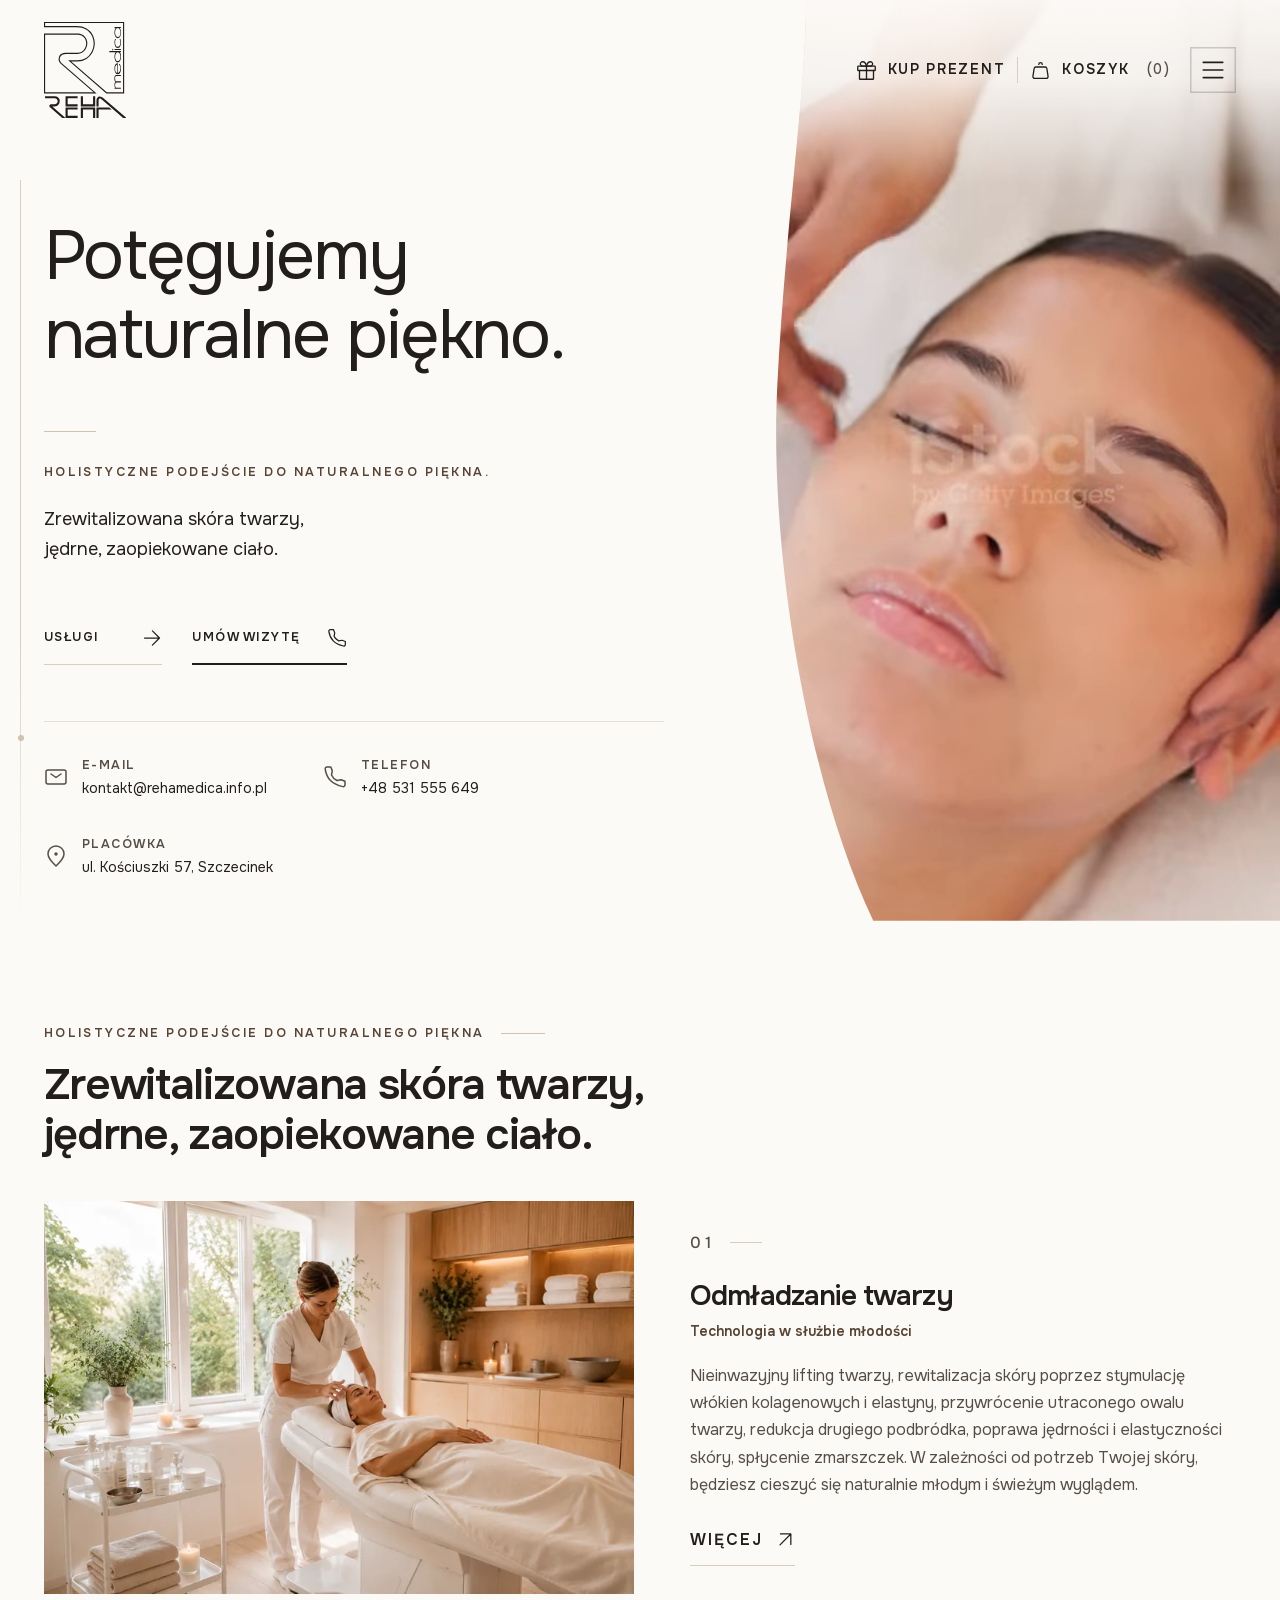
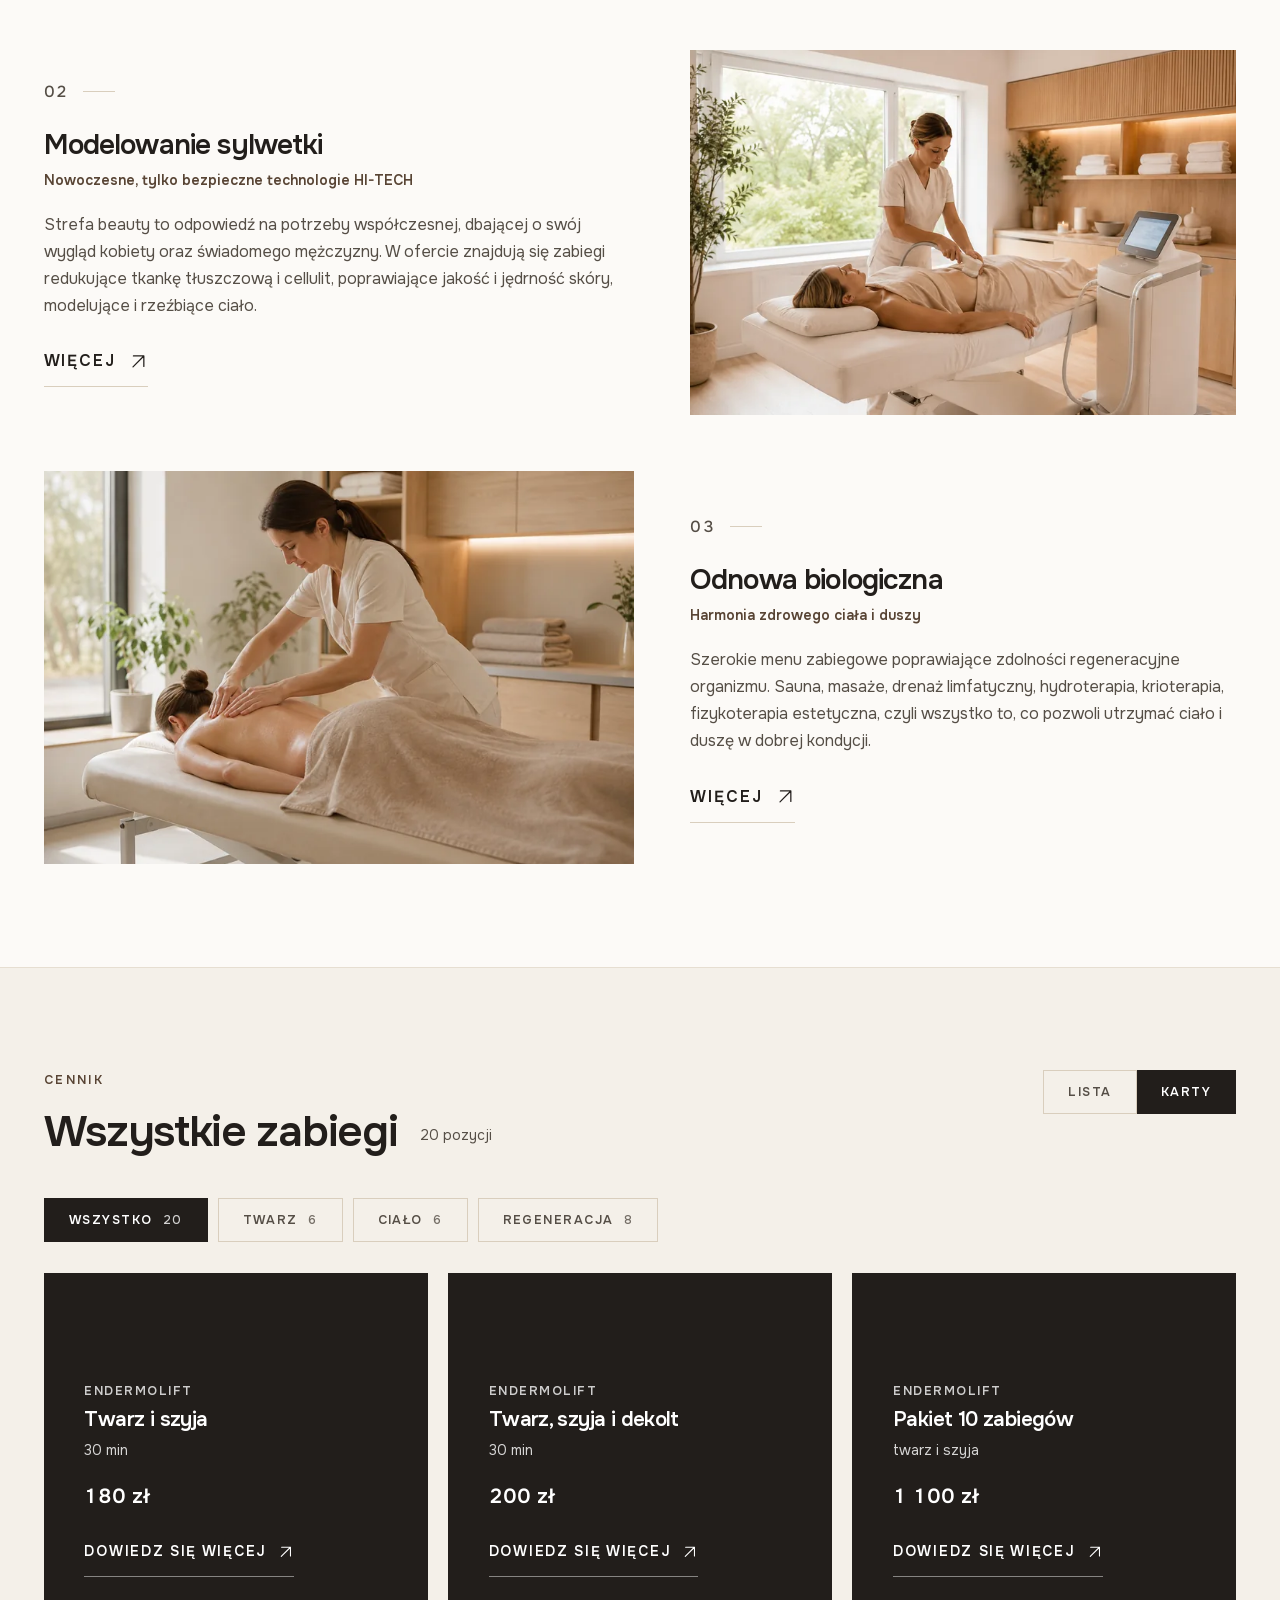
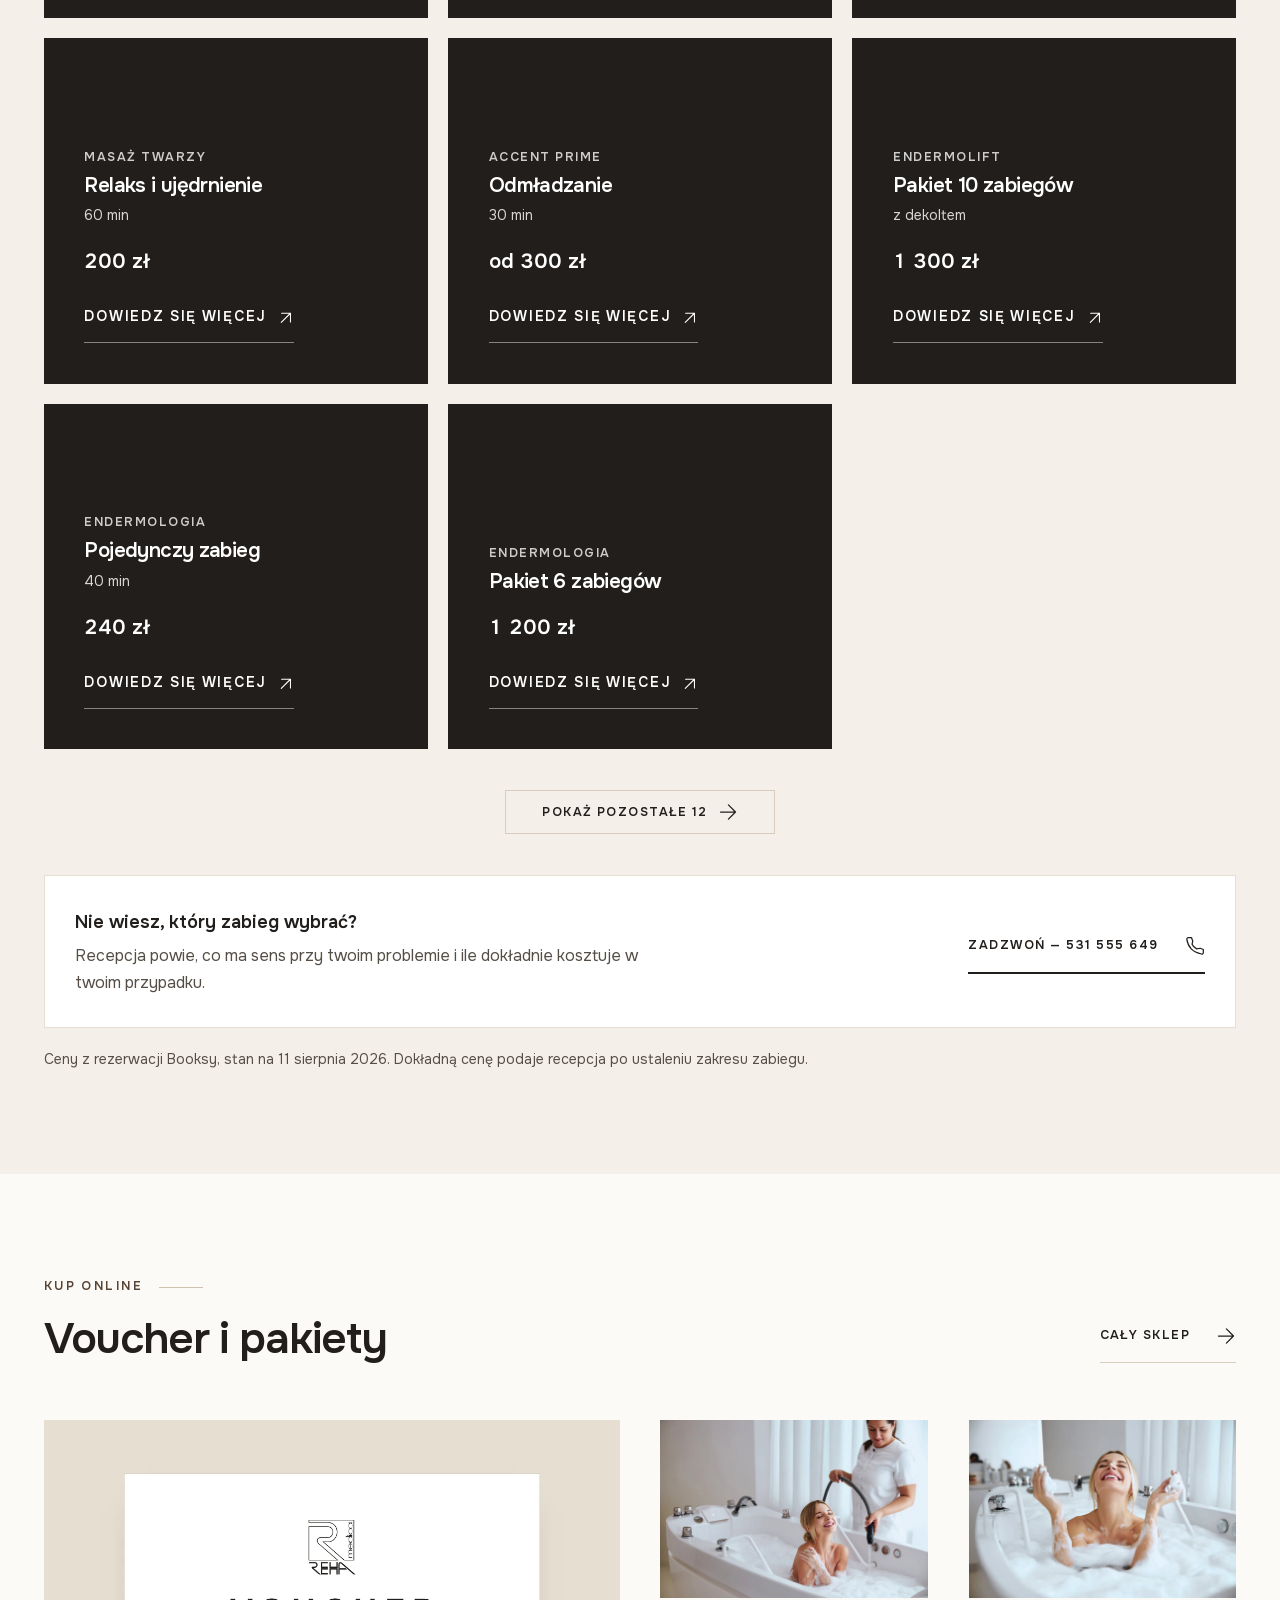
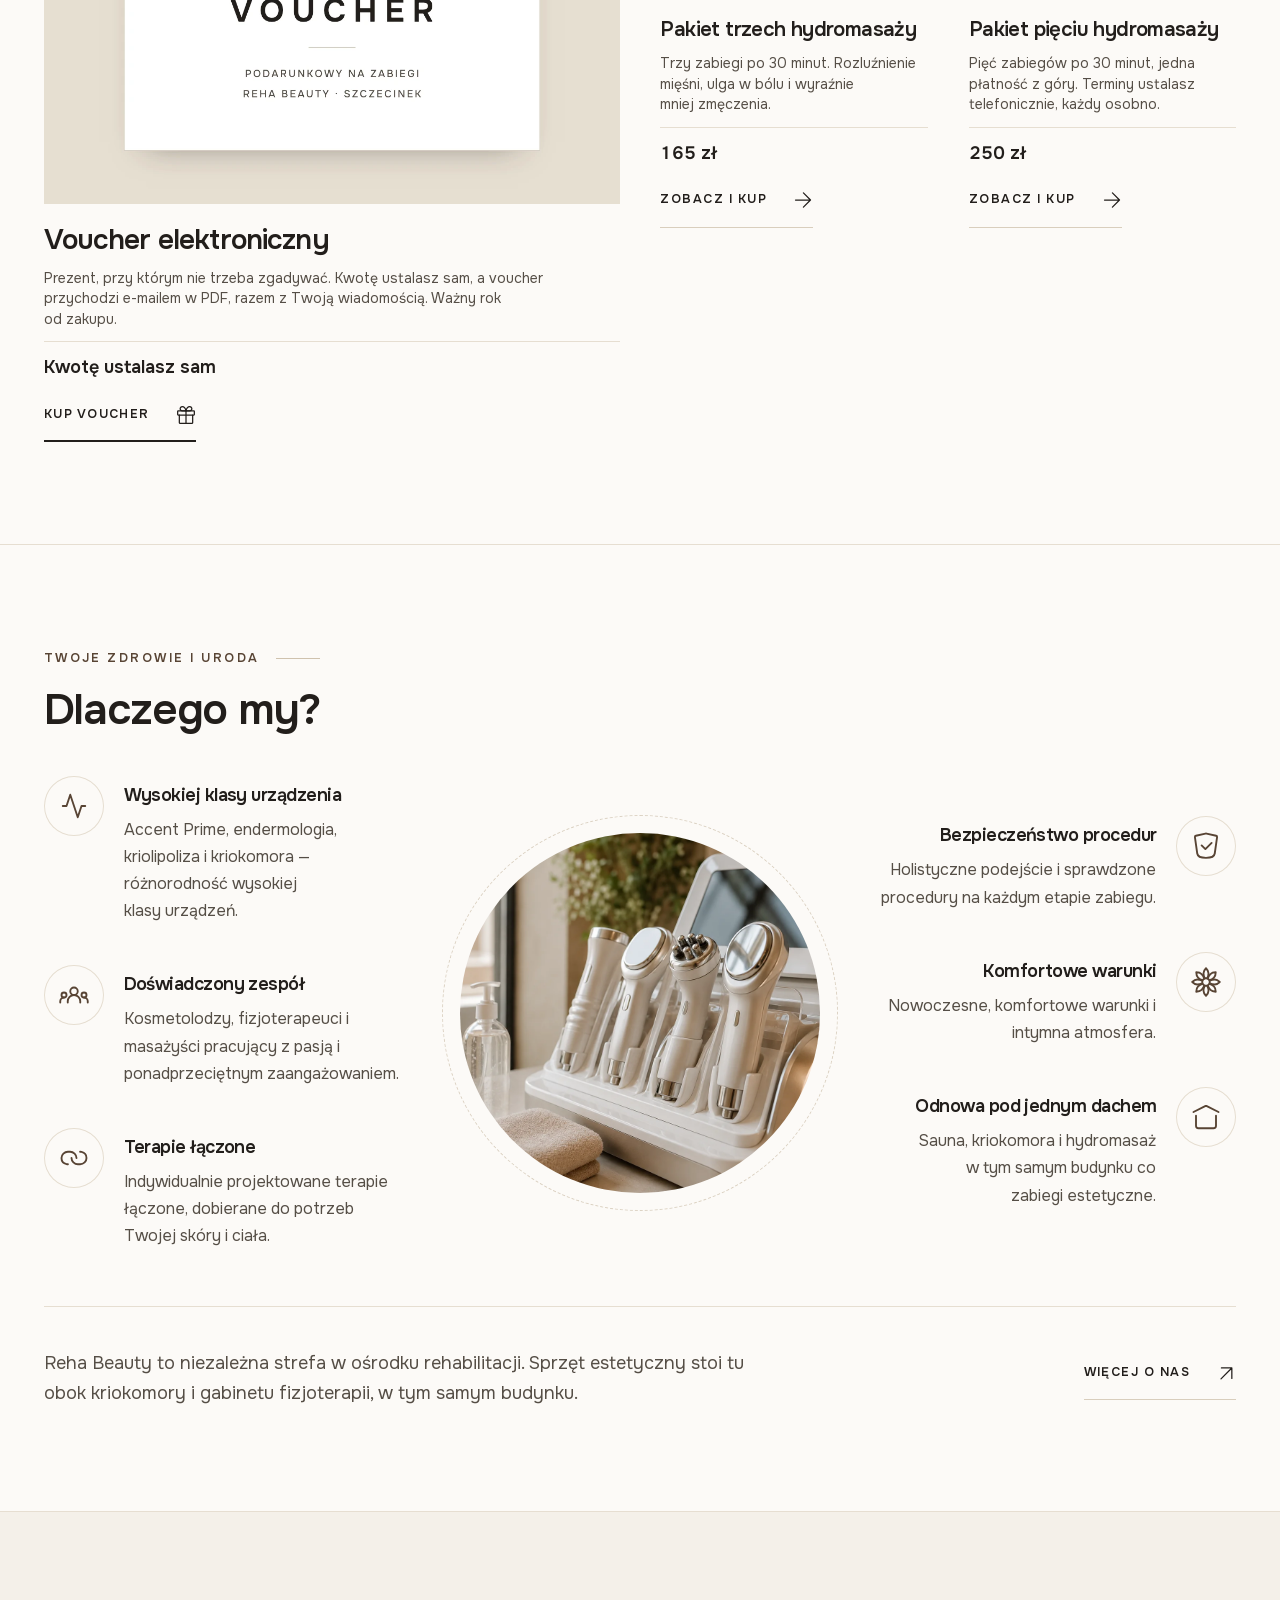
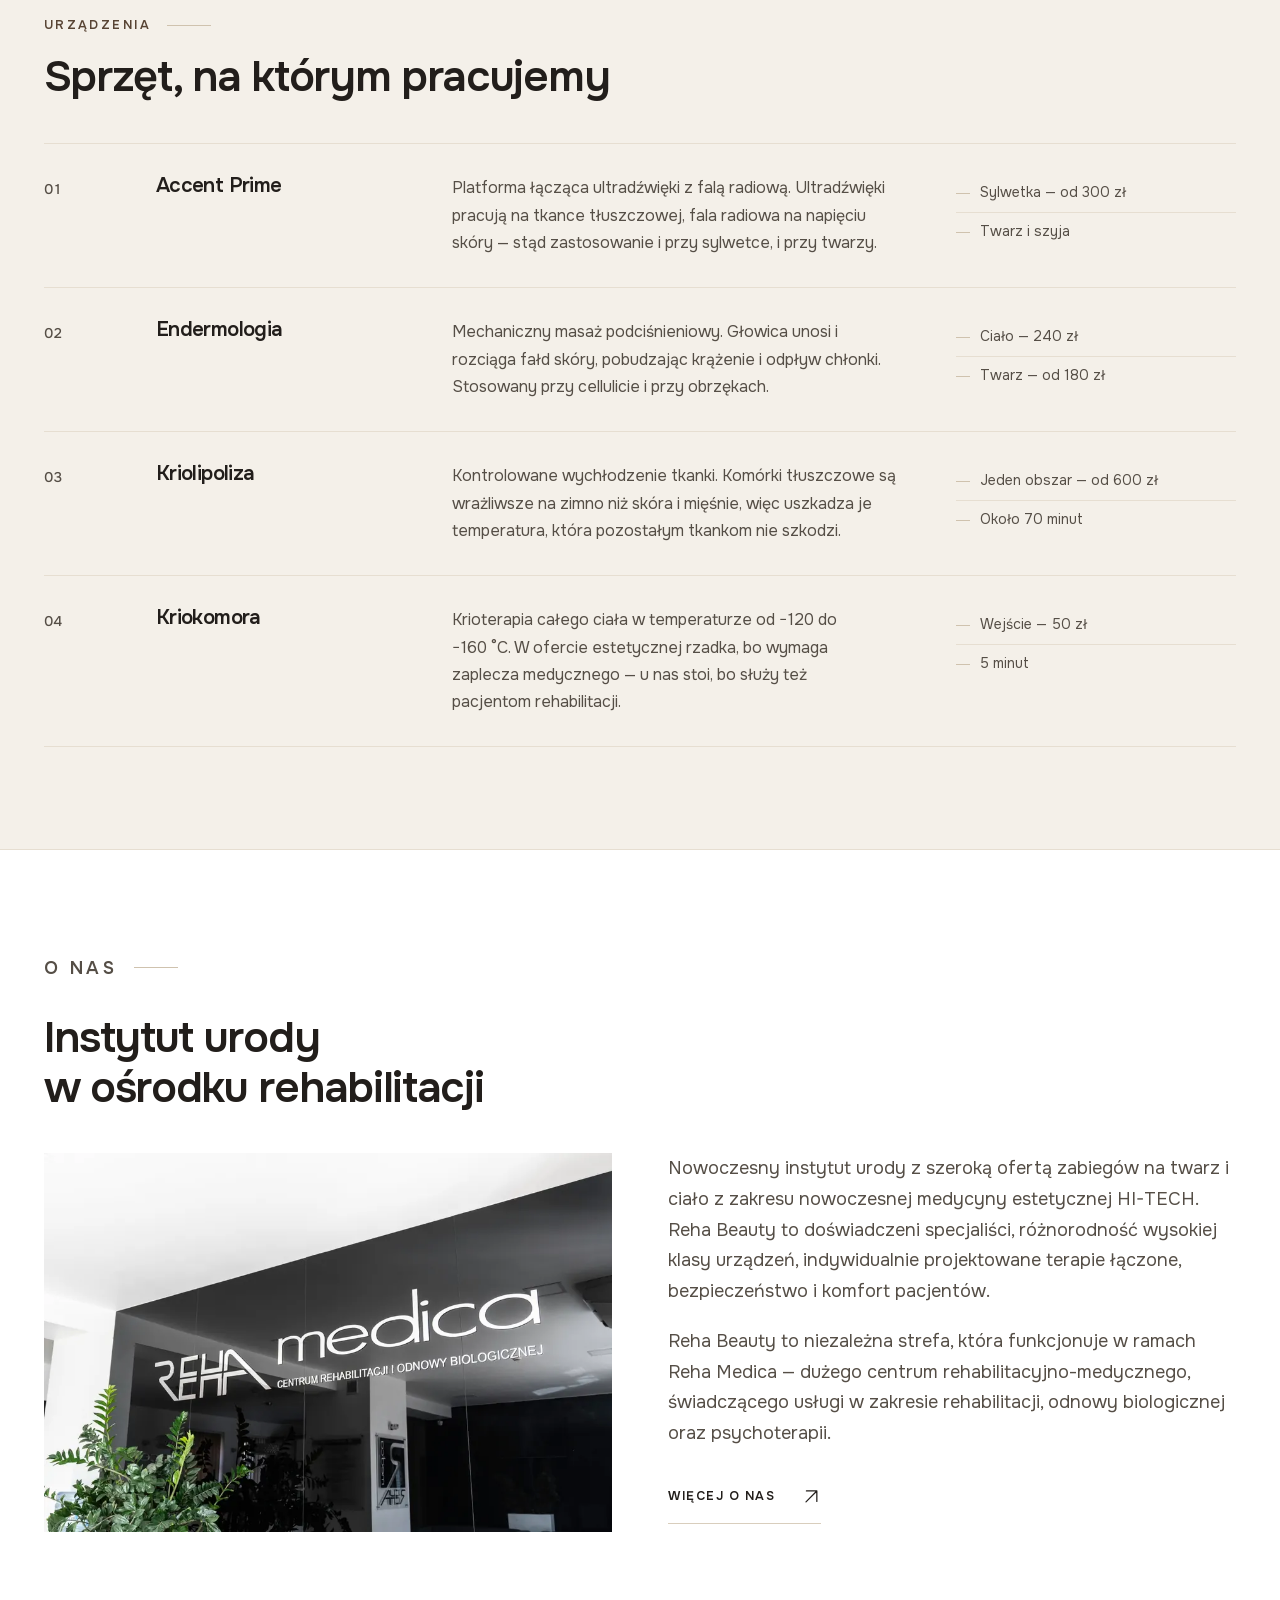
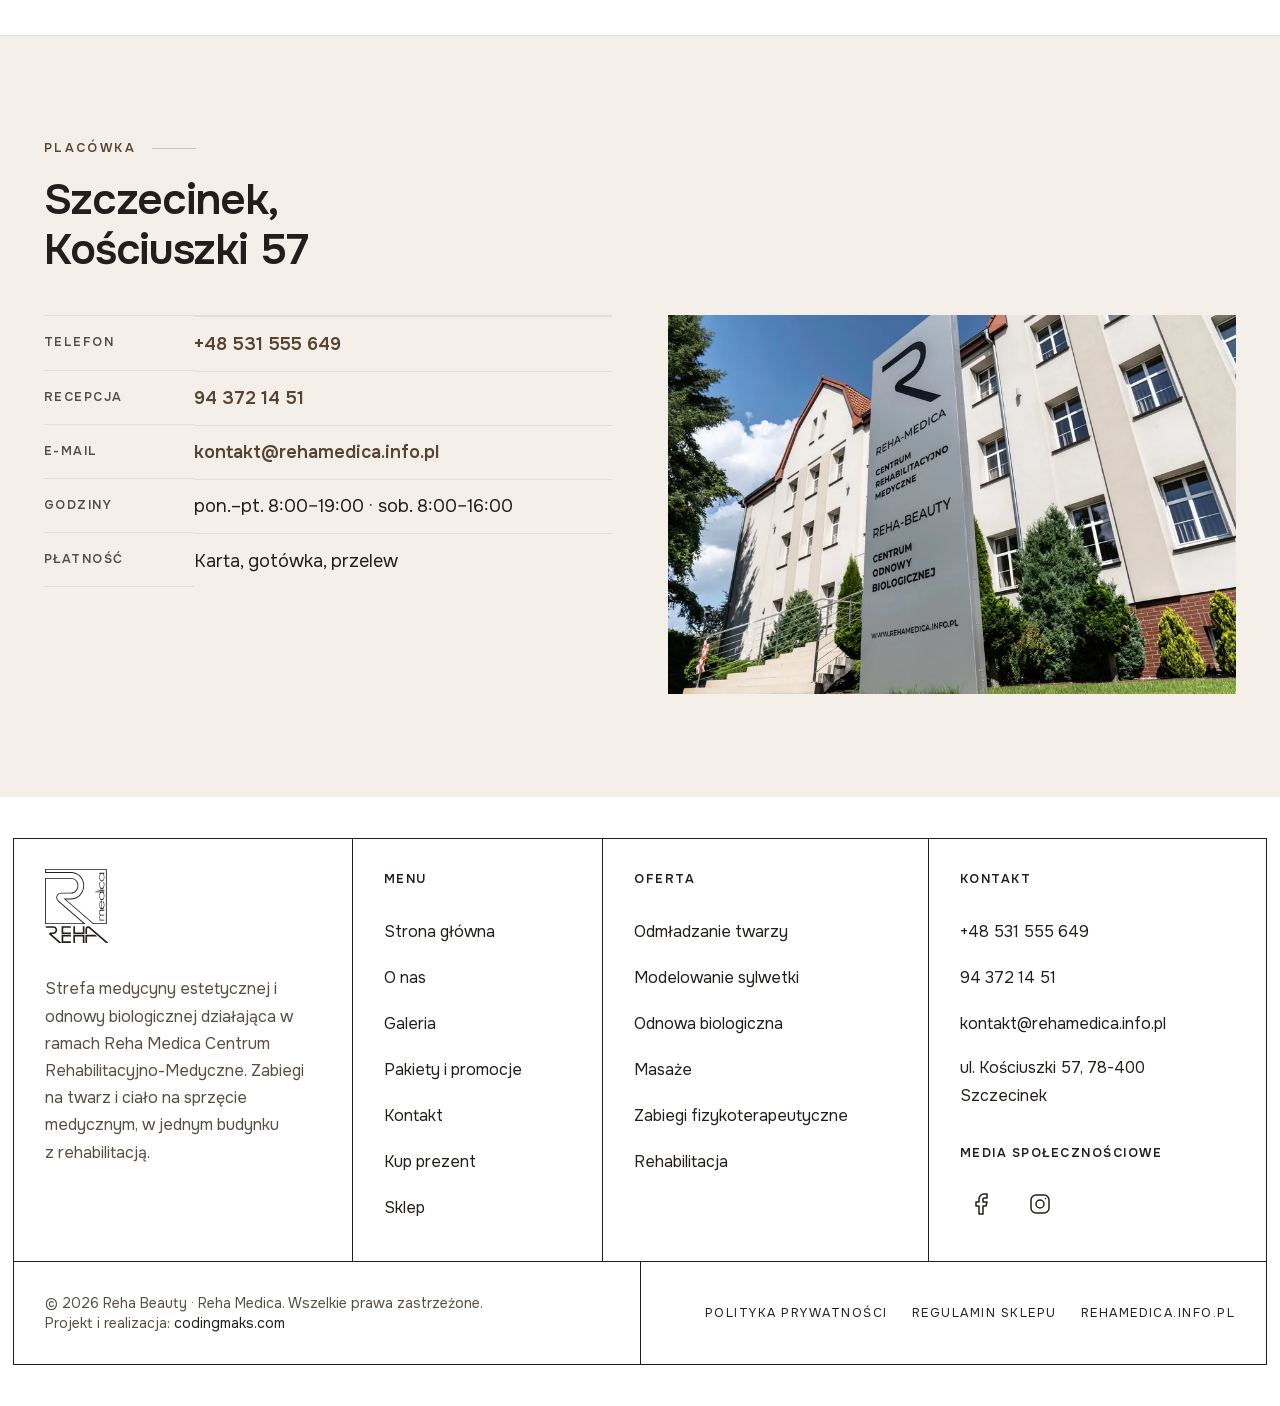
==== index.html @ fd9f7416 "Zdjecia w pelnym kadrze, przebudowana karta produktu, sklep na stronie glownej - zdjecia: kadr 3:2 z" ====
<!DOCTYPE html>
<html lang="pl">
<head>
<meta charset="UTF-8">
<meta name="viewport" content="width=device-width, initial-scale=1.0">

<title>Reha Beauty Szczecinek — medycyna estetyczna i odnowa</title>
<meta name="description" content="Medycyna estetyczna i odnowa biologiczna w Reha Medica, ul. Kościuszki 57 w Szczecinku. Accent Prime, endermologia, kriolipoliza, masaże. Zapisy: 531 555 649.">
<link rel="canonical" href="https://mzabavchukweb.github.io/beauty/">

<meta property="og:type" content="website">
<meta property="og:locale" content="pl_PL">
<meta property="og:site_name" content="Reha Beauty">
<meta property="og:url" content="https://mzabavchukweb.github.io/beauty/">
<meta property="og:title" content="Reha Beauty Szczecinek — medycyna estetyczna w ośrodku rehabilitacji">
<meta property="og:description" content="Modelowanie sylwetki, odmładzanie twarzy i odnowa biologiczna na sprzęcie medycznym. Szczecinek, ul. Kościuszki 57.">
<meta property="og:image" content="https://mzabavchukweb.github.io/beauty/assets/img/og-rehabeauty.jpg">
<meta property="og:image:width" content="1200">
<meta property="og:image:height" content="630">
<meta property="og:image:alt" content="Pylon Reha Medica z oznaczeniem Reha-Beauty przy ul. Kościuszki 57 w Szczecinku">
<meta name="twitter:card" content="summary_large_image">

<meta name="theme-color" content="#fdf8f4">
<link rel="icon" href="assets/logo.svg" type="image/svg+xml">

<link rel="preload" as="image" href="assets/img/hero-plakat.webp" fetchpriority="high">

<link rel="preload" href="assets/fonts/onest-400-lat.woff2" as="font" type="font/woff2" crossorigin>
<link rel="preload" href="assets/fonts/onest-600-lat.woff2" as="font" type="font/woff2" crossorigin>
<link rel="stylesheet" href="css/tokeny.css?v=2">
<link rel="stylesheet" href="css/style.css?v=108">
<script>document.documentElement.className+=' js';</script>

<script type="application/ld+json">{"@context":"https://schema.org","@graph":[{"@type":"HealthAndBeautyBusiness","@id":"https://mzabavchukweb.github.io/beauty/#rehabeauty","name":"Reha Beauty","url":"https://mzabavchukweb.github.io/beauty/","logo":"https://mzabavchukweb.github.io/beauty/assets/logo.svg","image":"https://mzabavchukweb.github.io/beauty/assets/img/og-rehabeauty.jpg","description":"Strefa medycyny estetycznej i odnowy biologicznej działająca w ramach Reha Medica Centrum Rehabilitacyjno-Medyczne w Szczecinku.","telephone":"+48531555649","email":"kontakt@rehamedica.info.pl","parentOrganization":{"@type":"MedicalOrganization","name":"Reha Medica Centrum Rehabilitacyjno-Medyczne","url":"https://rehamedica.info.pl/"},"address":{"@type":"PostalAddress","streetAddress":"ul. Kościuszki 57","postalCode":"78-400","addressLocality":"Szczecinek","addressRegion":"zachodniopomorskie","addressCountry":"PL"},"openingHoursSpecification":[{"@type":"OpeningHoursSpecification","dayOfWeek":["Monday","Tuesday","Wednesday","Thursday","Friday"],"opens":"08:00","closes":"19:00"},{"@type":"OpeningHoursSpecification","dayOfWeek":"Saturday","opens":"08:00","closes":"16:00"}],"paymentAccepted":"Karta, gotówka, przelew","currenciesAccepted":"PLN","sameAs":["https://www.facebook.com/rehamedicaszczecinek/","https://www.instagram.com/reha.medica_szczecinek/"]},{"@type":"WebSite","@id":"https://mzabavchukweb.github.io/beauty/#serwis","url":"https://mzabavchukweb.github.io/beauty/","name":"Reha Beauty","inLanguage":"pl-PL","publisher":{"@id":"https://mzabavchukweb.github.io/beauty/#rehabeauty"}},{"@type":"WebPage","@id":"https://mzabavchukweb.github.io/beauty/","url":"https://mzabavchukweb.github.io/beauty/","name":"Reha Beauty Szczecinek","description":"Strefa medycyny estetycznej i odnowy biologicznej w Reha Medica w Szczecinku.","inLanguage":"pl-PL","isPartOf":{"@id":"https://mzabavchukweb.github.io/beauty/#serwis"},"about":{"@id":"https://mzabavchukweb.github.io/beauty/#rehabeauty"},"primaryImageOfPage":"https://mzabavchukweb.github.io/beauty/assets/img/og-rehabeauty.jpg"},{"@type":"BreadcrumbList","itemListElement":[{"@type":"ListItem","position":1,"name":"Reha Beauty","item":"https://mzabavchukweb.github.io/beauty/"}]}]}</script>
</head>
<body>

<a class="skip" href="#main">Przejdź do treści</a>

<!-- Ikony: Iconoir (licencja MIT) — jedna rodzina konturowa w całym serwisie. -->
<svg class="sprite" aria-hidden="true" focusable="false" xmlns="http://www.w3.org/2000/svg"><defs>
  <symbol id="logo" viewBox="0 0 74 86.137"><g transform="translate(-77 -146.28)" fill="currentColor"><path fill-rule="evenodd" clip-rule="evenodd" transform="translate(-48.57 -167.277)" d="M146.825,382.048v5.389h8.9v1.929H144.9V380.12H155.73v1.928Z"/><path fill-rule="evenodd" clip-rule="evenodd" transform="translate(-48.57 -192.589)" d="M146.826,417.431v5.64h8.9V425H144.9v-9.5H155.73v1.928Z"/><path fill-rule="evenodd" clip-rule="evenodd" transform="translate(-83.019 -167.275)" d="M194.988,387.435h9.054v-7.311h1.926v9.241H193.061l-.008-9.245,1.928,0,.007,7.319Z"/><path fill-rule="evenodd" clip-rule="evenodd" transform="translate(-83.021 -192.589)" d="M204.034,417.432h-9.05V425h-1.928V415.5l12.914,0,0,9.5h-1.929l-.009-7.573Z"/><path fill-rule="evenodd" clip-rule="evenodd" transform="translate(-118.294 -192.589)" d="M244.293,417.431V425h-1.928v-9.5h11.353l2.422,1.928Z"/><path fill-rule="evenodd" clip-rule="evenodd" transform="translate(-118.292 -167.844)" d="M247.147,383.761c-.473-.407-1.559-1.175-2.233-.837-.439.22-.582.9-.623,1.352v5.657h-1.928v-5.738l0-.039a3.444,3.444,0,0,1,1.683-2.956c1.508-.757,3.2.106,4.36,1.1l0,0,20.878,17.953h-2.957l-19.188-16.5Z"/><path fill-rule="evenodd" clip-rule="evenodd" transform="translate(-2.333 -167.277)" d="M86.756,389.354l11.915,10.318H95.725L84.7,390.123l-.025-.025a1.634,1.634,0,0,1-.5-1.621,1.69,1.69,0,0,1,1.766-1.051H88.88a2.567,2.567,0,0,0,2.375-1.334,3.018,3.018,0,0,0,.131-2.6,2.535,2.535,0,0,0-2.506-1.441H80.262V380.12H88.88a4.439,4.439,0,0,1,4.27,2.59,4.945,4.945,0,0,1-.2,4.31,4.488,4.488,0,0,1-4.066,2.335Z"/><path fill-rule="evenodd" clip-rule="evenodd" d="M77,146.281h71.927v64.066H132.969l-34.289-29.7H106.5a14.458,14.458,0,0,0,13.1-7.519,15.955,15.955,0,0,0,.66-13.9c-2.478-5.606-7.782-8.334-13.762-8.334H77v-4.61Zm1.007,1.006v2.6H106.5c6.377,0,12.041,2.958,14.682,8.934a16.968,16.968,0,0,1-.7,14.792,15.462,15.462,0,0,1-13.984,8.042h-5.119l31.965,27.688h14.577V147.287Z"/><path transform="translate(-147.286 -11.163)" d="M293.3,216.375v.962h-5.725v-.962h.69q-.8-.545-.8-2.389a3.6,3.6,0,0,1,.995-2.87,2.48,2.48,0,0,1-.882-1.283,6.168,6.168,0,0,1-.16-1.6,6.031,6.031,0,0,1,.289-2.2,1.7,1.7,0,0,1,1.732-1.059H293.3v1.01h-3.865a1.178,1.178,0,0,0-1.2.722,4.259,4.259,0,0,0-.192,1.523q0,2.422,1.4,2.422H293.3v1.01h-3.865q-1.395,0-1.4,2.341a3.814,3.814,0,0,0,.272,1.518,1.182,1.182,0,0,0,1.123.855Zm-2.79-22.033v8.723q.417-.128.834-.272,1.491-.753,1.491-3.351a6.92,6.92,0,0,0-.24-1.988,4.074,4.074,0,0,0-1.042-1.684l.3-.962c.138.129.272.257.4.385a6.528,6.528,0,0,1,1.155,4.25,7.683,7.683,0,0,1-.594,3.1,2.509,2.509,0,0,1-2.309,1.812,2.586,2.586,0,0,1-2.373-1.828,7.62,7.62,0,0,1-.642-3.159q0-3.88,2.229-4.827l.786-.192Zm-.577,8.772v-7.649a2.6,2.6,0,0,0-1.523,1.6,7.158,7.158,0,0,0-.289,2.293,6.826,6.826,0,0,0,.273,2.229,2.5,2.5,0,0,0,1.539,1.523Zm-7.04-18.6v-.978H293.3v.978h-1.042a2.964,2.964,0,0,1,.93,1.925,10.944,10.944,0,0,1,.225,2.213,8.208,8.208,0,0,1-.594,3.207,2.414,2.414,0,0,1-4.714,0,8.089,8.089,0,0,1-.61-3.207q0-3.351,1.123-4.137Zm5.228,4.137a6.327,6.327,0,0,0,.481,2.517,2.048,2.048,0,0,0,1.876,1.492,2.024,2.024,0,0,0,1.876-1.476,6.372,6.372,0,0,0,.481-2.534,6.257,6.257,0,0,0-.481-2.518,2.044,2.044,0,0,0-1.876-1.475,2.021,2.021,0,0,0-1.876,1.459,6.37,6.37,0,0,0-.481,2.533Zm-.545-5.982v-1.042H293.3v1.042Zm-1.122-.529q0,.85-.465.85c-.139,0-.256-.106-.353-.321a1.245,1.245,0,0,1-.112-.5q0-.8.465-.8t.465.77Zm2.437-9.477a5.2,5.2,0,0,0-.77,3.014v.064a6.074,6.074,0,0,0,.5,2.486,2.033,2.033,0,0,0,1.86,1.459q1.2,0,1.86-1.491a6.226,6.226,0,0,0,.5-2.518,5.259,5.259,0,0,0-.786-3.014h.85a7.347,7.347,0,0,1,.514,3.014,8.207,8.207,0,0,1-.594,3.207,2.414,2.414,0,0,1-4.714,0,8.09,8.09,0,0,1-.61-3.207,7.591,7.591,0,0,1,.545-3.014Zm-1.347-9.766v-1.01H293.3v1.01h-1.01a7,7,0,0,1,1.155,3.977,8.087,8.087,0,0,1-.61,3.207,2.571,2.571,0,0,1-2.357,1.892,2.627,2.627,0,0,1-2.389-1.892,7.913,7.913,0,0,1-.626-3.207,9.713,9.713,0,0,1,.257-2.133,2.947,2.947,0,0,1,.9-1.844Zm.529,3.977a6.309,6.309,0,0,0,.5,2.55,2.06,2.06,0,0,0,1.908,1.475,2.08,2.08,0,0,0,1.892-1.395,5.646,5.646,0,0,0,.529-2.47l-.032-.16a6.154,6.154,0,0,0-.5-2.518,2.049,2.049,0,0,0-1.892-1.459,2.077,2.077,0,0,0-1.908,1.459,6.084,6.084,0,0,0-.5,2.518Z"/><path fill-rule="evenodd" clip-rule="evenodd" transform="translate(0 -25.969)" d="M124.228,236.316H77V182.583h29.5c3.687,0,6.977,1.418,8.527,4.925a10.234,10.234,0,0,1-.443,8.836,8.754,8.754,0,0,1-8.084,4.548H96.815c-2.3,0-4.766.807-5.512,3.238a5.068,5.068,0,0,0,1.573,5.02l.075.075,31.276,27.092Zm-2.7-1.007L92.265,209.962l-.1-.1a6.057,6.057,0,0,1-1.822-6.026c.882-2.873,3.7-3.949,6.474-3.949H106.5a7.754,7.754,0,0,0,7.2-4.026,9.232,9.232,0,0,0,.4-7.945c-1.386-3.137-4.332-4.325-7.606-4.325H78.007v51.72Z"/></g></symbol>
  <clipPath id="luk" clipPathUnits="objectBoundingBox">
    <path d="M.097 0C.097 .10 .058 .24 .042 .42 .026 .60 .10 .85 .225 1H1V0Z"/>
  </clipPath>
  <symbol id="i-mail" viewBox="0 0 24 24" fill="none" stroke="currentColor" stroke-width="1.5" stroke-linecap="round" stroke-linejoin="round"><path d="M7 9L12 12.5L17 9" stroke-linecap="round" stroke-linejoin="round"/><path d="M2 17V7C2 5.89543 2.89543 5 4 5H20C21.1046 5 22 5.89543 22 7V17C22 18.1046 21.1046 19 20 19H4C2.89543 19 2 18.1046 2 17Z" stroke-width="1.5"/></symbol>
  <symbol id="i-phone" viewBox="0 0 24 24" fill="none" stroke="currentColor" stroke-width="1.5" stroke-linecap="round" stroke-linejoin="round"><path d="M18.1182 14.702L14 15.5C11.2183 14.1038 9.5 12.5 8.5 10L9.26995 5.8699L7.81452 2L4.0636 2C2.93605 2 2.04814 2.93178 2.21654 4.04668C2.63695 6.83 3.87653 11.8765 7.5 15.5C11.3052 19.3052 16.7857 20.9564 19.802 21.6127C20.9668 21.8662 22 20.9575 22 19.7655L22 16.1812L18.1182 14.702Z" stroke-linecap="round" stroke-linejoin="round"/></symbol>
  <symbol id="i-fb" viewBox="0 0 24 24" fill="none" stroke="currentColor" stroke-width="1.5" stroke-linecap="round" stroke-linejoin="round"><path d="M17 2H14C12.6739 2 11.4021 2.52678 10.4645 3.46447C9.52678 4.40215 9 5.67392 9 7V10H6V14H9V22H13V14H16L17 10H13V7C13 6.73478 13.1054 6.48043 13.2929 6.29289C13.4804 6.10536 13.7348 6 14 6H17V2Z" stroke-linecap="round" stroke-linejoin="round"/></symbol>
  <symbol id="i-ig" viewBox="0 0 24 24" fill="none" stroke="currentColor" stroke-width="1.5" stroke-linecap="round" stroke-linejoin="round"><path d="M12 16C14.2091 16 16 14.2091 16 12C16 9.79086 14.2091 8 12 8C9.79086 8 8 9.79086 8 12C8 14.2091 9.79086 16 12 16Z" stroke-linecap="round" stroke-linejoin="round"/><path d="M3 16V8C3 5.23858 5.23858 3 8 3H16C18.7614 3 21 5.23858 21 8V16C21 18.7614 18.7614 21 16 21H8C5.23858 21 3 18.7614 3 16Z" stroke-width="1.5"/><path d="M17.5 6.51L17.51 6.49889" stroke-linecap="round" stroke-linejoin="round"/></symbol>
  <symbol id="i-cart" viewBox="0 0 24 24" fill="none" stroke="currentColor" stroke-width="1.5" stroke-linecap="round" stroke-linejoin="round"><path d="M19.2609 9.69589L20.6455 18.6959C20.8319 19.9074 19.8945 21 18.6688 21H5.33122C4.10545 21 3.16809 19.9074 3.35448 18.6959L4.73909 9.69589C4.8892 8.72022 5.7287 8 6.71584 8H17.2842C18.2713 8 19.1108 8.72022 19.2609 9.69589Z" stroke-linecap="round" stroke-linejoin="round"/><path d="M14 5C14 3.89543 13.1046 3 12 3C10.8954 3 10 3.89543 10 5" stroke-linecap="round" stroke-linejoin="round"/></symbol>
  <symbol id="i-gift" viewBox="0 0 24 24" fill="none" stroke="currentColor" stroke-width="1.5" stroke-linecap="round" stroke-linejoin="round"><path d="M20 12V21.4C20 21.7314 19.7314 22 19.4 22H4.6C4.26863 22 4 21.7314 4 21.4V12" stroke-linecap="round" stroke-linejoin="round"/><path d="M21.4 7H2.6C2.26863 7 2 7.26863 2 7.6V11.4C2 11.7314 2.26863 12 2.6 12H21.4C21.7314 12 22 11.7314 22 11.4V7.6C22 7.26863 21.7314 7 21.4 7Z" stroke-linecap="round" stroke-linejoin="round"/><path d="M12 22V7" stroke-linecap="round" stroke-linejoin="round"/><path d="M12 7H7.5C6.83696 7 6.20107 6.73661 5.73223 6.26777C5.26339 5.79893 5 5.16304 5 4.5C5 3.83696 5.26339 3.20107 5.73223 2.73223C6.20107 2.26339 6.83696 2 7.5 2C11 2 12 7 12 7Z" stroke-linecap="round" stroke-linejoin="round"/><path d="M12 7H16.5C17.163 7 17.7989 6.73661 18.2678 6.26777C18.7366 5.79893 19 5.16304 19 4.5C19 3.83696 18.7366 3.20107 18.2678 2.73223C17.7989 2.26339 17.163 2 16.5 2C13 2 12 7 12 7Z" stroke-linecap="round" stroke-linejoin="round"/></symbol>
  <symbol id="i-menu" viewBox="0 0 24 24" fill="none" stroke="currentColor" stroke-width="1.5" stroke-linecap="round" stroke-linejoin="round"><path d="M3 5H21" stroke-linecap="round" stroke-linejoin="round"/><path d="M3 12H21" stroke-linecap="round" stroke-linejoin="round"/><path d="M3 19H21" stroke-linecap="round" stroke-linejoin="round"/></symbol>
  <symbol id="i-close" viewBox="0 0 24 24" fill="none" stroke="currentColor" stroke-width="1.5" stroke-linecap="round" stroke-linejoin="round"><path d="M6.75827 17.2426L12.0009 12M17.2435 6.75736L12.0009 12M12.0009 12L6.75827 6.75736M12.0009 12L17.2435 17.2426" stroke-linecap="round" stroke-linejoin="round"/></symbol>
  <symbol id="i-strzalka" viewBox="0 0 24 24" fill="none" stroke="currentColor" stroke-width="1.5" stroke-linecap="round" stroke-linejoin="round"><path d="M6.00005 19L19 5.99996M19 5.99996V18.48M19 5.99996H6.52005" stroke-linecap="round" stroke-linejoin="round"/></symbol>
  <symbol id="i-w-prawo" viewBox="0 0 24 24" fill="none" stroke="currentColor" stroke-width="1.5" stroke-linecap="round" stroke-linejoin="round"><path d="M3 12L21 12M21 12L12.5 3.5M21 12L12.5 20.5" stroke-linecap="round" stroke-linejoin="round"/></symbol>
  <symbol id="i-gora" viewBox="0 0 24 24" fill="none" stroke="currentColor" stroke-width="1.5" stroke-linecap="round" stroke-linejoin="round"><path d="M6 15L12 9L18 15" stroke-linecap="round" stroke-linejoin="round"/></symbol>
  <symbol id="i-pin" viewBox="0 0 24 24" fill="none" stroke="currentColor" stroke-width="1.5" stroke-linecap="round" stroke-linejoin="round"><path d="M20 10C20 14.4183 12 22 12 22C12 22 4 14.4183 4 10C4 5.58172 7.58172 2 12 2C16.4183 2 20 5.58172 20 10Z" stroke-width="1.5"/><path d="M12 11C12.5523 11 13 10.5523 13 10C13 9.44772 12.5523 9 12 9C11.4477 9 11 9.44772 11 10C11 10.5523 11.4477 11 12 11Z" fill="currentColor" stroke-linecap="round" stroke-linejoin="round"/></symbol>
  <symbol id="i-sprzet" viewBox="0 0 24 24" fill="none" stroke="currentColor" stroke-width="1.5" stroke-linecap="round" stroke-linejoin="round"><path d="M3 12H6L9 3L15 21L18 12H21" stroke-linecap="round" stroke-linejoin="round"/></symbol>
  <symbol id="i-zespol" viewBox="0 0 24 24" fill="none" stroke="currentColor" stroke-width="1.5" stroke-linecap="round" stroke-linejoin="round"><path d="M7 18V17C7 14.2386 9.23858 12 12 12V12C14.7614 12 17 14.2386 17 17V18" stroke-linecap="round" stroke-linejoin="round"/><path d="M1 18V17C1 15.3431 2.34315 14 4 14V14" stroke-linecap="round" stroke-linejoin="round"/><path d="M23 18V17C23 15.3431 21.6569 14 20 14V14" stroke-linecap="round" stroke-linejoin="round"/><path d="M12 12C13.6569 12 15 10.6569 15 9C15 7.34315 13.6569 6 12 6C10.3431 6 9 7.34315 9 9C9 10.6569 10.3431 12 12 12Z" stroke-linecap="round" stroke-linejoin="round"/><path d="M4 14C5.10457 14 6 13.1046 6 12C6 10.8954 5.10457 10 4 10C2.89543 10 2 10.8954 2 12C2 13.1046 2.89543 14 4 14Z" stroke-linecap="round" stroke-linejoin="round"/><path d="M20 14C21.1046 14 22 13.1046 22 12C22 10.8954 21.1046 10 20 10C18.8954 10 18 10.8954 18 12C18 13.1046 18.8954 14 20 14Z" stroke-linecap="round" stroke-linejoin="round"/></symbol>
  <symbol id="i-laczone" viewBox="0 0 24 24" fill="none" stroke="currentColor" stroke-width="1.5" stroke-linecap="round" stroke-linejoin="round"><path d="M14 11.9976C14 9.5059 11.683 7 8.85714 7C8.52241 7 7.41904 7.00001 7.14286 7.00001C4.30254 7.00001 2 9.23752 2 11.9976C2 14.376 3.70973 16.3664 6 16.8714C6.36756 16.9525 6.75006 16.9952 7.14286 16.9952" stroke-linecap="round" stroke-linejoin="round"/><path d="M10 11.9976C10 14.4893 12.317 16.9952 15.1429 16.9952C15.4776 16.9952 16.581 16.9952 16.8571 16.9952C19.6975 16.9952 22 14.7577 22 11.9976C22 9.6192 20.2903 7.62884 18 7.12383C17.6324 7.04278 17.2499 6.99999 16.8571 6.99999" stroke-linecap="round" stroke-linejoin="round"/></symbol>
  <symbol id="i-bezp" viewBox="0 0 24 24" fill="none" stroke="currentColor" stroke-width="1.5" stroke-linecap="round" stroke-linejoin="round"><path d="M8.5 11.5L11.5 14.5L16.5 9.5" stroke-linecap="round" stroke-linejoin="round"/><path d="M5 18L3.13036 4.91253C3.05646 4.39524 3.39389 3.91247 3.90398 3.79912L11.5661 2.09641C11.8519 2.03291 12.1481 2.03291 12.4339 2.09641L20.096 3.79912C20.6061 3.91247 20.9435 4.39524 20.8696 4.91252L19 18C18.9293 18.495 18.5 21.5 12 21.5C5.5 21.5 5.07071 18.495 5 18Z" stroke-linecap="round" stroke-linejoin="round"/></symbol>
  <symbol id="i-komfort" viewBox="0 0 24 24" fill="none" stroke="currentColor" stroke-width="1.5" stroke-linecap="round" stroke-linejoin="round"><path d="M11.9996 14.9995C13.6565 14.9995 14.9996 13.6564 14.9996 11.9995C14.9996 10.3427 13.6565 8.99951 11.9996 8.99951C10.3428 8.99951 8.99963 10.3427 8.99963 11.9995C8.99963 13.6564 10.3428 14.9995 11.9996 14.9995Z" stroke-miterlimit="1.5" stroke-linecap="round" stroke-linejoin="round"/><path d="M13 9C13 9 14 7 14 5C14 3 12 1 12 1C12 1 10 3 10 5C10 7 11 9 11 9" stroke-miterlimit="1.5" stroke-linecap="round" stroke-linejoin="round"/><path d="M9 11C9 11 7 10 5 10C3 10 1 12 1 12C1 12 3 14 5 14C7 14 9 13 9 13" stroke-miterlimit="1.5" stroke-linecap="round" stroke-linejoin="round"/><path d="M13 15C13 15 14 17 14 19C14 21 12 23 12 23C12 23 10 21 10 19C10 17 11 15 11 15" stroke-miterlimit="1.5" stroke-linecap="round" stroke-linejoin="round"/><path d="M15 11C15 11 17 10 19 10C21 10 23 12 23 12C23 12 21 14 19 14C17 14 15 13 15 13" stroke-miterlimit="1.5" stroke-linecap="round" stroke-linejoin="round"/><path d="M10.5858 9.17176C10.5858 9.17176 9.87868 7.05044 8.46447 5.63623C7.05026 4.22202 4.22183 4.22202 4.22183 4.22202C4.22183 4.22202 4.22183 7.05044 5.63604 8.46466C7.05026 9.87887 9.17158 10.586 9.17158 10.586" stroke-miterlimit="1.5" stroke-linecap="round" stroke-linejoin="round"/><path d="M9.17152 13.4142C9.17152 13.4142 7.0502 14.1213 5.63599 15.5355C4.22177 16.9497 4.22177 19.7782 4.22177 19.7782C4.22177 19.7782 7.0502 19.7782 8.46441 18.364C9.87863 16.9497 10.5857 14.8284 10.5857 14.8284" stroke-miterlimit="1.5" stroke-linecap="round" stroke-linejoin="round"/><path d="M14.8285 13.4142C14.8285 13.4142 16.9498 14.1213 18.364 15.5355C19.7782 16.9497 19.7782 19.7782 19.7782 19.7782C19.7782 19.7782 16.9498 19.7782 15.5356 18.364C14.1214 16.9497 13.4143 14.8284 13.4143 14.8284" stroke-miterlimit="1.5" stroke-linecap="round" stroke-linejoin="round"/><path d="M13.4142 9.17176C13.4142 9.17176 14.1213 7.05044 15.5355 5.63623C16.9497 4.22202 19.7782 4.22202 19.7782 4.22202C19.7782 4.22202 19.7782 7.05044 18.364 8.46466C16.9497 9.87887 14.8284 10.586 14.8284 10.586" stroke-miterlimit="1.5" stroke-linecap="round" stroke-linejoin="round"/></symbol>
  <symbol id="i-dach" viewBox="0 0 24 24" fill="none" stroke="currentColor" stroke-width="1.5" stroke-linecap="round" stroke-linejoin="round"><path d="M2 8L11.7317 3.13416C11.9006 3.04971 12.0994 3.0497 12.2683 3.13416L22 8" stroke-linecap="round" stroke-linejoin="round"/><path d="M20 11V19C20 20.1046 19.1046 21 18 21H6C4.89543 21 4 20.1046 4 19V11" stroke-linecap="round" stroke-linejoin="round"/></symbol>
</defs></svg>

<!--
  Nagłówek odwzorowuje komplet pozycji z obecnego serwisu:
  Home · O nas (+ Galeria) · Odmładzanie twarzy · Modelowanie sylwetki ·
  Odnowa biologiczna · Pakiety i promocje · Kontakt · Kup prezent · Koszyk,
  do tego pasek z mailem, telefonem i profilami społecznościowymi ze strony głównej.
  „O nas" zostaje odnośnikiem — rozwijanie podmenu obsługuje osobny przycisk,
  inaczej na dotyku nie da się wejść na stronę nadrzędną.
-->
<header class="top" id="top">
  <div class="top__in">
    <a class="znak" href="./" aria-label="Reha Beauty — strona główna">
      <svg class="znak__l" aria-hidden="true" focusable="false"><use href="#logo"/></svg>
    </a>

    <nav class="menu" id="menu" aria-label="Menu główne">
      <ul class="menu__l">
        <li><a href="o-nas/">O nas</a></li>
        <li><a href="odmladzanie-twarzy/">Odmładzanie twarzy</a></li>
        <li><a href="modelowanie-sylwetki/">Modelowanie sylwetki</a></li>
        <li><a href="odnowa-biologiczna/">Odnowa biologiczna</a></li>
        <li><a href="pakiety-i-promocje/">Pakiety i promocje</a></li>
        <li><a href="kontakt/">Kontakt</a></li>
      </ul>

      <!-- W widoku mobilnym menu jest panelem, więc powtarzamy w nim zakupy i kontakt. -->
      <div class="menu__stopka">
        <a href="produkt/voucher-elektroniczny/"><svg class="ic" aria-hidden="true"><use href="#i-gift"/></svg>Kup prezent</a>
        <a href="koszyk/"><svg class="ic" aria-hidden="true"><use href="#i-cart"/></svg>Koszyk</a>
        <a href="tel:+48531555649"><svg class="ic" aria-hidden="true"><use href="#i-phone"/></svg>+48 531 555 649</a>
        <a href="mailto:kontakt@rehamedica.info.pl"><svg class="ic" aria-hidden="true"><use href="#i-mail"/></svg>kontakt@rehamedica.info.pl</a>
        <p>Szczecinek, ul. Kościuszki 57 · pon.–pt. 8:00–19:00, sob. 8:00–16:00</p>
      </div>
    </nav>

    <div class="top__z">
      <a class="top__l" href="produkt/voucher-elektroniczny/"><svg class="ic" aria-hidden="true"><use href="#i-gift"/></svg><span class="top__e">Kup prezent</span></a>
      <span class="top__sp" aria-hidden="true"></span>
      <a class="top__l" href="koszyk/"><svg class="ic" aria-hidden="true"><use href="#i-cart"/></svg><span class="top__e">Koszyk</span><span class="top__n">(0)</span></a>
    </div>

    <button class="burger" type="button" aria-expanded="false" aria-controls="menu">
      <svg class="ic burger__o" aria-hidden="true"><use href="#i-menu"/></svg>
      <svg class="ic burger__x" aria-hidden="true"><use href="#i-close"/></svg>
      <span class="tylko-cr">Menu</span>
    </button>
  </div>
</header>

<main id="main">

<section class="hero">
  <div class="hero__szyna" aria-hidden="true"></div>

  <div class="hero__g">
    <div class="hero__t">
      <h1 class="xl rv">Potęgujemy<br>naturalne piękno.</h1>
      <span class="hero__kr rv" aria-hidden="true"></span>
      <p class="hero__kto rv">Holistyczne podejście do naturalnego piękna.</p>
      <p class="hero__co rv">Zrewitalizowana skóra twarzy,<br>jędrne, zaopiekowane ciało.</p>

      <div class="hero__b rv">
        <a class="lnk" href="#obszary">Usługi<svg class="ic" aria-hidden="true"><use href="#i-w-prawo"/></svg></a>
        <a class="lnk lnk--mocny" href="tel:+48531555649">Umów wizytę<svg class="ic" aria-hidden="true"><use href="#i-phone"/></svg></a>
      </div>

      <div class="hero__k rv">
        <a href="mailto:kontakt@rehamedica.info.pl">
          <svg class="ic" aria-hidden="true"><use href="#i-mail"/></svg>
          <span><b>E-mail</b>kontakt@rehamedica.info.pl</span>
        </a>
        <a href="tel:+48531555649">
          <svg class="ic" aria-hidden="true"><use href="#i-phone"/></svg>
          <span><b>Telefon</b>+48 531 555 649</span>
        </a>
        <p class="hero__adr">
          <svg class="ic" aria-hidden="true"><use href="#i-pin"/></svg>
          <span><b>Placówka</b>ul. Kościuszki 57, Szczecinek</span>
        </p>
      </div>
    </div>
  </div>

  <!-- Wideo bez ścieżki dźwiękowej, zapętlone, bez sterowania. Odtwarzanie
       włącza dopiero JS i tylko przy zgodzie na ruch — bez skryptu albo przy
       „ogranicz ruch" zostaje nieruchomy plakat. -->
  <div class="hero__f">
    <video class="hero__w" poster="assets/img/hero-plakat.webp" muted loop playsinline
           preload="metadata" width="432" height="768" aria-hidden="true">
      <source src="assets/wideo/hero.webm" type="video/webm">
      <source src="assets/wideo/hero.mp4" type="video/mp4">
    </video>
  </div>
</section>

<section class="fil" id="obszary">
  <div class="w">
    <div class="glowa rv">
      <div class="glowa__t">
        <p class="nadtytul">Holistyczne podejście do naturalnego piękna</p>
        <h2 class="lg">Zrewitalizowana skóra twarzy,<br>jędrne, zaopiekowane ciało.</h2>
      </div>
    </div>

    <div class="fil__g">
      <article class="fil__r rv">
        <a class="fil__f rv" href="odmladzanie-twarzy/" tabindex="-1" aria-hidden="true">
          <img src="assets/img/p4-ob-twarz.webp"
               srcset="assets/img/p4-ob-twarz-m.webp 760w, assets/img/p4-ob-twarz.webp 1450w"
               sizes="(max-width:940px) 92vw, 46vw"
               alt="" width="1450" height="967" loading="lazy" decoding="async">
        </a>
        <div class="fil__t">
          <p class="fil__i" aria-hidden="true">01</p>
          <h3><a href="odmladzanie-twarzy/">Odmładzanie twarzy</a></h3>
          <b>Technologia w służbie młodości</b>
          <p>Nieinwazyjny lifting twarzy, rewitalizacja skóry poprzez stymulację włókien kolagenowych i elastyny, przywrócenie utraconego owalu twarzy, redukcja drugiego podbródka, poprawa jędrności i elastyczności skóry, spłycenie zmarszczek. W zależności od potrzeb Twojej skóry, będziesz cieszyć się naturalnie młodym i świeżym wyglądem.</p>
          <span class="fil__w">Więcej<svg class="ic" aria-hidden="true"><use href="#i-strzalka"/></svg></span>
        </div>
      </article>

      <article class="fil__r fil__r--odwr rv">
        <a class="fil__f rv" href="modelowanie-sylwetki/" tabindex="-1" aria-hidden="true">
          <img src="assets/img/p4-ob-sylwetka.webp"
               srcset="assets/img/p4-ob-sylwetka-m.webp 760w, assets/img/p4-ob-sylwetka.webp 1450w"
               sizes="(max-width:940px) 92vw, 46vw"
               alt="" width="1450" height="967" loading="lazy" decoding="async">
        </a>
        <div class="fil__t">
          <p class="fil__i" aria-hidden="true">02</p>
          <h3><a href="modelowanie-sylwetki/">Modelowanie sylwetki</a></h3>
          <b>Nowoczesne, tylko bezpieczne technologie HI-TECH</b>
          <p>Strefa beauty to odpowiedź na potrzeby współczesnej, dbającej o swój wygląd kobiety oraz świadomego mężczyzny. W ofercie znajdują się zabiegi redukujące tkankę tłuszczową i cellulit, poprawiające jakość i jędrność skóry, modelujące i rzeźbiące ciało.</p>
          <span class="fil__w">Więcej<svg class="ic" aria-hidden="true"><use href="#i-strzalka"/></svg></span>
        </div>
      </article>

      <article class="fil__r rv">
        <a class="fil__f rv" href="odnowa-biologiczna/" tabindex="-1" aria-hidden="true">
          <img src="assets/img/p5-ob-odnowa.webp"
               srcset="assets/img/p5-ob-odnowa-m.webp 760w, assets/img/p5-ob-odnowa.webp 1450w"
               sizes="(max-width:940px) 92vw, 46vw"
               alt="" width="1450" height="967" loading="lazy" decoding="async">
        </a>
        <div class="fil__t">
          <p class="fil__i" aria-hidden="true">03</p>
          <h3><a href="odnowa-biologiczna/">Odnowa biologiczna</a></h3>
          <b>Harmonia zdrowego ciała i duszy</b>
          <p>Szerokie menu zabiegowe poprawiające zdolności regeneracyjne organizmu. Sauna, masaże, drenaż limfatyczny, hydroterapia, krioterapia, fizykoterapia estetyczna, czyli wszystko to, co pozwoli utrzymać ciało i duszę w dobrej kondycji.</p>
          <span class="fil__w">Więcej<svg class="ic" aria-hidden="true"><use href="#i-strzalka"/></svg></span>
        </div>
      </article>
    </div>
  </div>
</section>

<section class="cen" id="cennik">
  <div class="w">
    <div class="cen__n">
    <div class="glowa rv">
      <div class="glowa__t">
        <p class="nadtytul">Cennik</p>
        <h2 class="lg">Wszystkie zabiegi <span class="cen__ile" id="cen-ile"></span></h2>
      </div>
    </div>
      <div class="cen__tryb rv" role="group" aria-label="Sposób wyświetlania cennika">
        <button type="button" data-widok="lista" aria-pressed="false">Lista</button>
        <button type="button" data-widok="karty" aria-pressed="true">Karty</button>
      </div>
    </div>

    <div class="cen__f" id="cen-filtry" role="group" aria-label="Filtruj cennik według obszaru"></div>

    <div class="cen__w rv" id="cen-w"></div>

    <button class="cen__wiecej" type="button" id="cen-wiecej">
      <span>Pokaż pozostałe</span><svg class="ic" aria-hidden="true"><use href="#i-w-prawo"/></svg>
    </button>

    <div class="cen__d rv">
      <p><b>Nie wiesz, który zabieg wybrać?</b>Recepcja powie, co ma sens przy twoim problemie i ile dokładnie kosztuje w twoim przypadku.</p>
      <a class="lnk lnk--mocny" href="tel:+48531555649">Zadzwoń — 531 555 649<svg class="ic" aria-hidden="true"><use href="#i-phone"/></svg></a>
    </div>

    <p class="cen__z">Ceny z rezerwacji Booksy, stan na 11 sierpnia 2026. Dokładną cenę podaje recepcja po ustaleniu zakresu zabiegu.</p>
  </div>
</section>


<!--
  Sklep na stronie głównej. Trzy pozycje, które da się kupić od ręki — reszta
  oferty idzie przez zapis telefoniczny. Sekcja stoi za cennikiem, bo dopiero
  po zobaczeniu kwot ma sens propozycja „kup teraz".
  Kwoty i opisy pochodzą ze sklepu; przy zmianie w WooCommerce trzeba je tu
  poprawić — to strona statyczna, nie odpytuje sklepu o cennik.
-->
<section class="skl" id="sklep">
  <div class="w">
    <div class="glowa rv">
      <div class="glowa__t">
        <p class="nadtytul">Kup online</p>
        <h2 class="lg">Voucher i pakiety</h2>
      </div>
      <a class="lnk" href="sklep/">Cały sklep<svg class="ic" aria-hidden="true"><use href="#i-w-prawo"/></svg></a>
    </div>

    <div class="skl__g">
      <article class="skl__k skl__k--duza rv">
        <a class="skl__f" href="produkt/voucher-elektroniczny/" tabindex="-1" aria-hidden="true">
          <img src="assets/img/voucher-elektroniczny.webp" alt="" width="1080" height="720" loading="lazy" decoding="async">
        </a>
        <div class="skl__t">
          <h3><a href="produkt/voucher-elektroniczny/">Voucher elektroniczny</a></h3>
          <p>Prezent, przy którym nie trzeba zgadywać. Kwotę ustalasz sam, a voucher przychodzi e-mailem w PDF, razem z Twoją wiadomością. Ważny rok od zakupu.</p>
          <p class="skl__c">Kwotę ustalasz sam</p>
          <a class="lnk lnk--mocny" href="produkt/voucher-elektroniczny/">Kup voucher<svg class="ic" aria-hidden="true"><use href="#i-gift"/></svg></a>
        </div>
      </article>

      <article class="skl__k rv">
        <a class="skl__f" href="produkt/pakiet-hydromosaz-x-3/" tabindex="-1" aria-hidden="true">
          <img src="assets/img/pakiet-hydromasaz-3.webp" alt="" width="1080" height="720" loading="lazy" decoding="async">
        </a>
        <div class="skl__t">
          <h3><a href="produkt/pakiet-hydromosaz-x-3/">Pakiet trzech hydromasaży</a></h3>
          <p>Trzy zabiegi po 30 minut. Rozluźnienie mięśni, ulga w bólu i wyraźnie mniej zmęczenia.</p>
          <p class="skl__c">165 zł</p>
          <a class="lnk" href="produkt/pakiet-hydromosaz-x-3/">Zobacz i kup<svg class="ic" aria-hidden="true"><use href="#i-w-prawo"/></svg></a>
        </div>
      </article>

      <article class="skl__k rv">
        <a class="skl__f" href="produkt/pakiet-hydromosaz-x-5/" tabindex="-1" aria-hidden="true">
          <img src="assets/img/pakiet-hydromasaz-5.webp" alt="" width="1080" height="720" loading="lazy" decoding="async">
        </a>
        <div class="skl__t">
          <h3><a href="produkt/pakiet-hydromosaz-x-5/">Pakiet pięciu hydromasaży</a></h3>
          <p>Pięć zabiegów po 30 minut, jedna płatność z góry. Terminy ustalasz telefonicznie, każdy osobno.</p>
          <p class="skl__c">250 zł</p>
          <a class="lnk" href="produkt/pakiet-hydromosaz-x-5/">Zobacz i kup<svg class="ic" aria-hidden="true"><use href="#i-w-prawo"/></svg></a>
        </div>
      </article>
    </div>
  </div>
</section>

<section class="dl">
  <div class="w">
    <div class="glowa rv">
      <div class="glowa__t">
        <p class="nadtytul">Twoje zdrowie i uroda</p>
        <h2 class="lg">Dlaczego my?</h2>
      </div>
    </div>

    <div class="dl__g">
      <ul class="dl__k">
        <li class="rv"><span class="dl__i"><svg class="ic" aria-hidden="true"><use href="#i-sprzet"/></svg></span>
          <h3>Wysokiej klasy urządzenia</h3>
          <p>Accent&nbsp;Prime, endermologia, kriolipoliza i kriokomora — różnorodność wysokiej klasy urządzeń.</p></li>
        <li class="rv"><span class="dl__i"><svg class="ic" aria-hidden="true"><use href="#i-zespol"/></svg></span>
          <h3>Doświadczony zespół</h3>
          <p>Kosmetolodzy, fizjoterapeuci i masażyści pracujący z pasją i ponadprzeciętnym zaangażowaniem.</p></li>
        <li class="rv"><span class="dl__i"><svg class="ic" aria-hidden="true"><use href="#i-laczone"/></svg></span>
          <h3>Terapie łączone</h3>
          <p>Indywidualnie projektowane terapie łączone, dobierane do potrzeb Twojej skóry i ciała.</p></li>
      </ul>

      <div class="dl__f rv">
        <img src="assets/img/p5-dlaczego.webp" alt="Zabieg endermologii w Reha Beauty" width="620" height="620" loading="lazy" decoding="async">
      </div>

      <ul class="dl__k dl__k--p">
        <li class="rv"><span class="dl__i"><svg class="ic" aria-hidden="true"><use href="#i-bezp"/></svg></span>
          <h3>Bezpieczeństwo procedur</h3>
          <p>Holistyczne podejście i sprawdzone procedury na każdym etapie zabiegu.</p></li>
        <li class="rv"><span class="dl__i"><svg class="ic" aria-hidden="true"><use href="#i-komfort"/></svg></span>
          <h3>Komfortowe warunki</h3>
          <p>Nowoczesne, komfortowe warunki i intymna atmosfera.</p></li>
        <li class="rv"><span class="dl__i"><svg class="ic" aria-hidden="true"><use href="#i-dach"/></svg></span>
          <h3>Odnowa pod jednym dachem</h3>
          <p>Sauna, kriokomora i hydromasaż w tym samym budynku co zabiegi estetyczne.</p></li>
      </ul>
    </div>

    <div class="dl__stop rv">
      <p>Reha Beauty to niezależna strefa w ośrodku rehabilitacji. Sprzęt estetyczny stoi tu obok kriokomory i gabinetu fizjoterapii, w tym samym budynku.</p>
      <a class="lnk" href="o-nas/">Więcej o nas<svg class="ic" aria-hidden="true"><use href="#i-strzalka"/></svg></a>
    </div>
  </div>
</section>

<section class="sprz" id="urzadzenia">
  <div class="w">
    <div class="glowa rv">
      <div class="glowa__t">
        <p class="nadtytul">Urządzenia</p>
        <h2 class="lg">Sprzęt, na którym pracujemy</h2>
      </div>
    </div>
    <div class="sprz__g">
      <article class="sprz__i rv">
        <p class="sprz__nr" aria-hidden="true">01</p>
        <h3 class="sprz__n">Accent&nbsp;Prime</h3>
        <p class="sprz__o">Platforma łącząca ultradźwięki z falą radiową. Ultradźwięki pracują na tkance tłuszczowej, fala radiowa na napięciu skóry — stąd zastosowanie i przy sylwetce, i przy twarzy.</p>
        <p class="sprz__c"><i>Sylwetka — od 300 zł</i><i>Twarz i szyja</i></p>
      </article>
      <article class="sprz__i rv">
        <p class="sprz__nr" aria-hidden="true">02</p>
        <h3 class="sprz__n">Endermologia</h3>
        <p class="sprz__o">Mechaniczny masaż podciśnieniowy. Głowica unosi i rozciąga fałd skóry, pobudzając krążenie i odpływ chłonki. Stosowany przy cellulicie i przy obrzękach.</p>
        <p class="sprz__c"><i>Ciało — 240 zł</i><i>Twarz — od 180 zł</i></p>
      </article>
      <article class="sprz__i rv">
        <p class="sprz__nr" aria-hidden="true">03</p>
        <h3 class="sprz__n">Kriolipoliza</h3>
        <p class="sprz__o">Kontrolowane wychłodzenie tkanki. Komórki tłuszczowe są wrażliwsze na zimno niż skóra i mięśnie, więc uszkadza je temperatura, która pozostałym tkankom nie szkodzi.</p>
        <p class="sprz__c"><i>Jeden obszar — od 600 zł</i><i>Około 70 minut</i></p>
      </article>
      <article class="sprz__i rv">
        <p class="sprz__nr" aria-hidden="true">04</p>
        <h3 class="sprz__n">Kriokomora</h3>
        <p class="sprz__o">Krioterapia całego ciała w temperaturze od −120 do −160 °C. W ofercie estetycznej rzadka, bo wymaga zaplecza medycznego — u nas stoi, bo służy też pacjentom rehabilitacji.</p>
        <p class="sprz__c"><i>Wejście — 50 zł</i><i>5 minut</i></p>
      </article>
    </div>
  </div>
</section>

<section class="onas">
  <div class="w">
    <div class="glowa rv">
      <div class="glowa__t">
        <p class="nadtytul">O nas</p>
        <h2 class="lg">Instytut urody<br>w ośrodku rehabilitacji</h2>
      </div>
    </div>
    <div class="onas__g">
      <div class="onas__f rv">
        <img src="assets/img/recepcja.webp" alt="Recepcja Reha Medica w Szczecinku" width="900" height="600" loading="lazy" decoding="async">
      </div>
      <div class="rv">
        <p>Nowoczesny instytut urody z szeroką ofertą zabiegów na twarz i ciało z zakresu nowoczesnej medycyny estetycznej HI-TECH. Reha Beauty to doświadczeni specjaliści, różnorodność wysokiej klasy urządzeń, indywidualnie projektowane terapie łączone, bezpieczeństwo i komfort pacjentów.</p>
      <p>Reha Beauty to niezależna strefa, która funkcjonuje w ramach Reha Medica — dużego centrum rehabilitacyjno-medycznego, świadczącego usługi w zakresie rehabilitacji, odnowy biologicznej oraz psychoterapii.</p>
        <a class="lnk" href="o-nas/">Więcej o nas<svg class="ic" aria-hidden="true"><use href="#i-strzalka"/></svg></a>
      </div>
    </div>
  </div>
</section>

<section class="loc" id="placowka">
  <div class="w">
    <div class="glowa rv">
      <div class="glowa__t">
        <p class="nadtytul">Placówka</p>
        <h2 class="lg">Szczecinek,<br>Kościuszki 57</h2>
      </div>
    </div>
    <div class="loc__g">
      <div class="rv">
      <dl>
        <dt>Telefon</dt><dd><a href="tel:+48531555649">+48 531 555 649</a></dd>
        <dt>Recepcja</dt><dd><a href="tel:+48943721451">94 372 14 51</a></dd>
        <dt>E-mail</dt><dd><a href="mailto:kontakt@rehamedica.info.pl">kontakt@rehamedica.info.pl</a></dd>
        <dt>Godziny</dt><dd>pon.–pt. 8:00–19:00 · sob. 8:00–16:00</dd>
        <dt>Płatność</dt><dd>Karta, gotówka, przelew</dd>
      </dl>
      </div>
      <div class="loc__f rv">
        <img src="assets/img/placowka-pylon.webp" alt="Pylon Reha Medica z oznaczeniem Reha-Beauty przed budynkiem przy ul. Kościuszki 57" width="900" height="600" loading="lazy" decoding="async">
      </div>
    </div>
  </div>
</section>

</main>

<footer class="stopka">
  <div class="w">
    <div class="stopka__r">
      <div class="stopka__g">
        <div class="stopka__k stopka__marka">
          <svg class="stopka__z" aria-hidden="true" focusable="false"><use href="#logo"/></svg>
          <p>Strefa medycyny estetycznej i odnowy biologicznej działająca w ramach Reha Medica Centrum Rehabilitacyjno-Medyczne. Zabiegi na twarz i ciało na sprzęcie medycznym, w jednym budynku z rehabilitacją.</p>
        </div>

        <nav class="stopka__k" aria-label="Stopka — menu">
          <p class="stopka__t">Menu</p>
          <ul>
            <li><a href="./">Strona główna</a></li>
            <li><a href="o-nas/">O nas</a></li>
            <li><a href="galeria/">Galeria</a></li>
            <li><a href="pakiety-i-promocje/">Pakiety i promocje</a></li>
            <li><a href="kontakt/">Kontakt</a></li>
            <li><a href="produkt/voucher-elektroniczny/">Kup prezent</a></li>
            <li><a href="sklep/">Sklep</a></li>
          </ul>
        </nav>

        <nav class="stopka__k" aria-label="Stopka — oferta">
          <p class="stopka__t">Oferta</p>
          <ul>
            <li><a href="odmladzanie-twarzy/">Odmładzanie twarzy</a></li>
            <li><a href="modelowanie-sylwetki/">Modelowanie sylwetki</a></li>
            <li><a href="odnowa-biologiczna/">Odnowa biologiczna</a></li>
            <li><a href="masaze/">Masaże</a></li>
            <li><a href="zabiegi-fizykoterapeutyczne/">Zabiegi fizykoterapeutyczne</a></li>
            <li><a href="rehabilitacja/">Rehabilitacja</a></li>
          </ul>
        </nav>

        <div class="stopka__k">
          <p class="stopka__t">Kontakt</p>
          <ul class="stopka__kontakt">
            <li><a href="tel:+48531555649">+48 531 555 649</a></li>
            <li><a href="tel:+48943721451">94 372 14 51</a></li>
            <li><a href="mailto:kontakt@rehamedica.info.pl">kontakt@rehamedica.info.pl</a></li>
            <li>ul. Kościuszki 57, 78-400 Szczecinek</li>
          </ul>
          <p class="stopka__t stopka__t--2">Media społecznościowe</p>
          <div class="stopka__s">
            <a href="https://www.facebook.com/rehamedicaszczecinek/" target="_blank" rel="noopener" aria-label="Reha Medica na Facebooku (nowa karta)"><svg class="ic" aria-hidden="true"><use href="#i-fb"/></svg></a>
            <a href="https://www.instagram.com/reha.medica_szczecinek/" target="_blank" rel="noopener" aria-label="Reha Medica na Instagramie (nowa karta)"><svg class="ic" aria-hidden="true"><use href="#i-ig"/></svg></a>
          </div>
        </div>
      </div>

      <div class="stopka__d">
        <span>© 2026 Reha Beauty · Reha Medica. Wszelkie prawa zastrzeżone.<br>Projekt i realizacja: <a href="https://codingmaks.com" target="_blank" rel="noopener">codingmaks.com</a></span>
        <span class="stopka__pr">
          <a href="polityka-prywatnosci/">Polityka prywatności</a>
          <a href="regulamin-sklepu/">Regulamin sklepu</a>
          <a href="https://rehamedica.info.pl/" target="_blank" rel="noopener">rehamedica.info.pl</a>
        </span>
      </div>
    </div>
  </div>

  <div class="cta-pasek" hidden>
    <span>Zapisy telefonicznie<b>pon.–pt. 8–19 · sob. 8–16</b></span>
    <a href="tel:+48531555649"><svg class="ic" aria-hidden="true"><use href="#i-phone"/></svg>Umów wizytę</a>
  </div>

  <button class="dogory" type="button" hidden>
    <svg class="ic" aria-hidden="true"><use href="#i-gora"/></svg>
    <span class="tylko-cr">Wróć na górę strony</span>
  </button>
</footer>

<script src="js/main.js?v=108"></script>
</body>
</html>
---- css/tokeny.css ----
/* ============================================================
   Reha Beauty — system
   Wszystkie rozmiary, odstępy, światła i interlinie pochodzą
   z jednej skali. Reguły w style.css sięgają wyłącznie po te
   zmienne — dzięki temu strona ma jeden rytm, a zmiana skali
   przechodzi przez cały serwis naraz.
   ============================================================ */

/* Zapasowy krój z metryką Onestu: 97 % wzniosu, 30,5 % spadku,
   szerokość znaku 0,527 em. Bez tego tekst przeskakuje w chwili,
   gdy plik się doczyta — z tym stoi w tym samym miejscu. */
@font-face{
  font-family:"Onest zapas";src:local("Helvetica Neue"),local("Arial");
  ascent-override:97%;descent-override:30.5%;line-gap-override:0%;size-adjust:104%;
}

:root{
  /* ── kolory: biel, cielisty piaskowy, czerń i brąz ────────── */
  --biel:#fff;
  --ciel-1:#fcfaf7;   /* ciepła biel — tło strony */
  --ciel-2:#f4f0e9;   /* piaskowy — co druga sekcja */
  --ciel-3:#e6ded1;   /* linie i ramki */
  --ciel-4:#d9cebd;   /* mocniejszy piaskowy */
  --ciel-5:#cabaa4;   /* najmocniejszy piaskowy */
  --akc:#584434;      /* brąz — nadtytuły, ceny, odnośniki (8,4:1) */
  --akc-2:#cfc2ae;    /* piaskowy ozdobny — kreski, numery */
  --ink:#221e1b;      /* czerń tekstu — 15,8:1 na tle strony */
  --ink-2:#554e46;    /* tekst drugoplanowy — 7,6:1 */

  /* ── kreski: dwa odcienie, nie dwanaście ──────────────────── */
  --linia:var(--ciel-3);
  --linia-m:var(--ciel-4);
  --linia-j:rgba(255,255,255,.45);   /* na ciemnym tle */

  /* ── skala pisma: osiem stopni ────────────────────────────── */
  --t1:.78rem;                        /* wersaliki, etykiety, meta */
  --t2:.88rem;                        /* interfejs, przyciski, menu */
  --t3:1rem;                          /* tekst drugoplanowy */
  --t4:1.125rem;                      /* tekst podstawowy */
  --t5:clamp(1.25rem,1.6vw,1.5rem);   /* tytuły kart i urządzeń */
  --t6:clamp(1.5rem,2.2vw,2rem);      /* h3 w wierszach */
  --t7:clamp(1.9rem,3.4vw,3rem);      /* h2 sekcji */
  --t8:clamp(2.5rem,5.4vw,4.6rem);    /* h1 */

  /* ── światło międzyliterowe: cztery wartości ──────────────── */
  --ls-t:-.03em;   /* ciasne, nagłówki */
  --ls-0:0;
  --ls-w:.12em;    /* wersaliki */
  --ls-x:.2em;     /* nadtytuły */

  /* ── interlinia: trzy wartości ────────────────────────────── */
  --lh1:1.14;      /* nagłówki */
  --lh2:1.45;      /* podtytuły, meta */
  --lh3:1.7;       /* tekst ciągły */

  /* ── odstępy: osiem stopni ────────────────────────────────── */
  --s1:6px;
  --s2:12px;
  --s3:20px;
  --s4:clamp(20px,2.4vw,32px);
  --s5:clamp(28px,3.2vw,44px);
  --s6:clamp(36px,4.4vw,60px);
  --s7:clamp(48px,6vw,84px);
  --s8:clamp(64px,8vw,116px);        /* wcięcie pionowe sekcji */

  /* ── siatka i miary ───────────────────────────────────────── */
  --wrap:1560px;
  --gut:clamp(20px,3.4vw,52px);
  --pad-k:clamp(24px,2.6vw,40px);    /* wcięcie kolumn stopki */
  --miara:62ch;                       /* jedno pole tekstu na całą stronę */
  --prop:3/2;                         /* jedna proporcja zdjęć */
  --rzad-h:140px; --rzad-h-mal:108px;
  --cel:44px;                         /* najmniejszy cel dotykowy */
  --ease:cubic-bezier(.22,.61,.36,1);
}
---- css/style.css ----
/* ============================================================
   Reha Beauty — strona główna
   Paleta zamknięta: tła wyłącznie biel i cieliste beże, tekst
   wyłącznie czerń albo brąz. Żadnych innych barw — audyt kolorów
   w CSS ma zwracać tylko te wartości.
   Krój: Onest (SIL OFL) w czterech grubościach, podzbiory latin
   i latin-ext — polskie znaki wchodzą z drugiego pliku.
   ============================================================ */

@font-face{font-family:Onest;src:url(../assets/fonts/onest-400-lat.woff2) format('woff2');font-weight:400;font-style:normal;font-display:swap;unicode-range:U+0000-00FF,U+0131,U+0152-0153,U+02BB-02BC,U+02C6,U+02DA,U+02DC,U+0304,U+0308,U+0329,U+2000-206F,U+20AC,U+2122,U+2191,U+2193,U+2212,U+2215,U+FEFF,U+FFFD}
@font-face{font-family:Onest;src:url(../assets/fonts/onest-400-ext.woff2) format('woff2');font-weight:400;font-style:normal;font-display:swap;unicode-range:U+0100-02BA,U+02BD-02C5,U+02C7-02CC,U+02CE-02D7,U+02DD-02FF,U+0304,U+0308,U+0329,U+1D00-1DBF,U+1E00-1E9F,U+1EF2-1EFF,U+2020,U+20A0-20AB,U+20AD-20C0,U+2113,U+2C60-2C7F,U+A720-A7FF}
@font-face{font-family:Onest;src:url(../assets/fonts/onest-500-lat.woff2) format('woff2');font-weight:500;font-style:normal;font-display:swap;unicode-range:U+0000-00FF,U+0131,U+0152-0153,U+02BB-02BC,U+02C6,U+02DA,U+02DC,U+0304,U+0308,U+0329,U+2000-206F,U+20AC,U+2122,U+2191,U+2193,U+2212,U+2215,U+FEFF,U+FFFD}
@font-face{font-family:Onest;src:url(../assets/fonts/onest-500-ext.woff2) format('woff2');font-weight:500;font-style:normal;font-display:swap;unicode-range:U+0100-02BA,U+02BD-02C5,U+02C7-02CC,U+02CE-02D7,U+02DD-02FF,U+0304,U+0308,U+0329,U+1D00-1DBF,U+1E00-1E9F,U+1EF2-1EFF,U+2020,U+20A0-20AB,U+20AD-20C0,U+2113,U+2C60-2C7F,U+A720-A7FF}
@font-face{font-family:Onest;src:url(../assets/fonts/onest-600-lat.woff2) format('woff2');font-weight:600;font-style:normal;font-display:swap;unicode-range:U+0000-00FF,U+0131,U+0152-0153,U+02BB-02BC,U+02C6,U+02DA,U+02DC,U+0304,U+0308,U+0329,U+2000-206F,U+20AC,U+2122,U+2191,U+2193,U+2212,U+2215,U+FEFF,U+FFFD}
@font-face{font-family:Onest;src:url(../assets/fonts/onest-600-ext.woff2) format('woff2');font-weight:600;font-style:normal;font-display:swap;unicode-range:U+0100-02BA,U+02BD-02C5,U+02C7-02CC,U+02CE-02D7,U+02DD-02FF,U+0304,U+0308,U+0329,U+1D00-1DBF,U+1E00-1E9F,U+1EF2-1EFF,U+2020,U+20A0-20AB,U+20AD-20C0,U+2113,U+2C60-2C7F,U+A720-A7FF}
@font-face{font-family:Onest;src:url(../assets/fonts/onest-700-lat.woff2) format('woff2');font-weight:700;font-style:normal;font-display:swap;unicode-range:U+0000-00FF,U+0131,U+0152-0153,U+02BB-02BC,U+02C6,U+02DA,U+02DC,U+0304,U+0308,U+0329,U+2000-206F,U+20AC,U+2122,U+2191,U+2193,U+2212,U+2215,U+FEFF,U+FFFD}
@font-face{font-family:Onest;src:url(../assets/fonts/onest-700-ext.woff2) format('woff2');font-weight:700;font-style:normal;font-display:swap;unicode-range:U+0100-02BA,U+02BD-02C5,U+02C7-02CC,U+02CE-02D7,U+02DD-02FF,U+0304,U+0308,U+0329,U+1D00-1DBF,U+1E00-1E9F,U+1EF2-1EFF,U+2020,U+20A0-20AB,U+20AD-20C0,U+2113,U+2C60-2C7F,U+A720-A7FF}

:root{
  --biel:#fff;
  --ciel-1:#fcfaf7;   /* ciepła biel — tło strony */
  --ciel-2:#f4f0e9;   /* piaskowy — co druga sekcja */
  --ciel-3:#e6ded1;   /* linie i ramki */
  --ciel-4:#d9cebd;   /* mocniejszy piaskowy — stopka, zamknięcie */
  --ciel-5:#cabaa4;   /* najmocniejszy piaskowy */
  --akc:#584434;      /* brąz — nadtytuły, ceny, odnośniki (8,4:1) */
  --akc-2:#cfc2ae;    /* piaskowy ozdobny — kreski, numery */
  --ink:#221e1b;      /* czerń tekstu — 15,8:1 na tle strony */
  --ink-2:#554e46;    /* tekst drugoplanowy — 7,6:1 */
  --wrap:1560px; --gut:clamp(20px,3.4vw,52px);
  --pad-k:var(--s4);   /* wcięcie kolumn stopki */
  --ease:cubic-bezier(.22,.61,.36,1);
  --rzad-h:140px; --rzad-h-mal:108px;
}

*{box-sizing:border-box}
html{scroll-behavior:smooth}
/* ── WEJŚCIE TREŚCI ─────────────────────────────────────────
   Jeden ruch na całą stronę: treść wchodzi z lekkim uniesieniem,
   zdjęcia dodatkowo osiadają ze zbliżenia. Bez kurtyn, masek
   i przycinania — te czyta się jak szablon, a nie jak strona.
   Zdjęcia dryfują w kadrze wolniej niż strona; to jedyny ruch
   ciągły, reszta zdarza się raz.                                */
.js .rv img{scale:1.03;transition:scale .95s var(--ease);transition-delay:var(--zw,0s)}
.js .rv.on img{scale:1}

/* Dryf na własnej właściwości, żeby nie wchodził w drogę zbliżeniu. */
.fil__f img,.onas__f img,.loc__f img,.dl__f img{translate:0 var(--pl,0px)}

@media(prefers-reduced-motion:reduce){html{scroll-behavior:auto}}

body{margin:0;background:var(--ciel-1);color:var(--ink);
  font-family:Onest,"Onest zapas",system-ui,sans-serif;font-weight:400;font-size:var(--t4);line-height:var(--lh3);
  -webkit-font-smoothing:antialiased;overflow-x:hidden}

.w{max-width:var(--wrap);margin-inline:auto;padding-inline:var(--gut)}
img{max-width:100%;display:block;height:auto}
a{color:inherit;text-decoration:none}
.sprite{position:absolute;width:0;height:0;overflow:hidden}
.ic{width:21px;height:21px;flex:none;stroke-width:1.5}
.tylko-cr{position:absolute;width:1px;height:1px;margin:-1px;padding:0;overflow:hidden;
  clip:rect(0 0 0 0);clip-path:inset(50%);white-space:nowrap;border:0}

.skip{position:absolute;left:-9999px;top:0;z-index:200;background:var(--ink);color:var(--biel);
  padding:14px 22px;font-weight:600}
.skip:focus{left:0}

/* Nagłówki: Onest w grubości 600, ciasny odstęp międzyliterowy. */
.xl,.lg,h1,h2,h3{font-weight:600;color:var(--ink);margin:0;text-wrap:balance}
/* Ostatni wiersz akapitu nie zostaje z jednym słowem — w polszczyźnie
   z długimi wyrazami widać to co drugi akapit. */
p,li,dd,figcaption{text-wrap:pretty}
.xl{font-size:var(--t8);letter-spacing:var(--ls-t);line-height:var(--lh1);text-wrap:balance}
.lg{font-size:var(--t7);letter-spacing:var(--ls-t);line-height:var(--lh1);text-wrap:balance}
h3{letter-spacing:var(--ls-t)}
.nadtytul{font-weight:600;font-size:var(--t1);letter-spacing:var(--ls-x);text-transform:uppercase;
  color:var(--akc);margin:0 0 18px}

/* Pierścień z prześwitem: biała przerwa oddziela go od elementu, więc
   jest widoczny i na jasnym, i na ciemnym tle. */
a:focus-visible,button:focus-visible,[tabindex]:focus-visible{
  outline:2px solid var(--akc);outline-offset:4px;
  box-shadow:0 0 0 2px var(--biel)}
::selection{background:var(--ciel-4);color:var(--ink)}

/* ── DWA WZORCE KLIKALNE ─────────────────────────────────────
   1. .lnk — odnośnik tekstowy z podkreśleniem i strzałką
   2. przycisk konturowy — przełączniki, filtry, rozwijanie
   Wszystko inne jest wariantem rozmiaru jednego z tych dwóch.
   Strzałka ukośna oznacza wyjście na inną stronę, prosta — ruch
   w obrębie tej. Wciśnięcie zawsze daje ten sam skok o piksel. */
.lnk,.fil__w,.karta__w,
.cen__tryb button,.cen__f button,.cen__wiecej{
  font-family:Onest,"Onest zapas",system-ui,sans-serif;font-weight:600;cursor:pointer}
.lnk:active,.fil__w:active,.karta__w:active,
.cen__tryb button:active,.cen__f button:active,.cen__wiecej:active,
.spis a:active,.okruch a:active{transform:translateY(1px)}

/* Ujawnianie przy przewijaniu. Stan ukryty wchodzi TYLKO przy działającym
   JavaScripcie — inaczej awaria skryptu oznaczałaby pustą stronę. */
.js .rv{opacity:0;transform:translateY(10px);
  transition:opacity .6s var(--ease),transform .6s var(--ease);
  transition-delay:var(--zw,0s)}
.js .rv.on{opacity:1;transform:none}

/* ── NAGŁÓWEK ────────────────────────────────────────────────
   Jeden rząd: znak, numer ujęcia, menu w wersalikach, po prawej
   prezent i koszyk. Komplet pozycji jak na produkcyjnym
   obecnego serwisu — „Galeria" siedzi w podmenu „O nas".     */
/* Na starcie nagłówek jest przezroczysty i leży na hero. Kolor bierze
   dopiero po przewinięciu — próg 36 px, ten sam co zwężenie rzędu. */
.top{position:fixed;top:0;left:0;right:0;z-index:100;color:var(--ink);background:transparent;
  transition:box-shadow .4s var(--ease),background .4s var(--ease),color .3s var(--ease)}
.top.przewiniety{background:var(--biel);
  box-shadow:0 14px 34px -26px rgba(34,30,27,.4),0 1px 0 var(--linia)}
/* Nagłówek chodzi po tej samej siatce co sekcje — logo startuje
   dokładnie tam, gdzie tytuły sekcji i pierwsza kolumna stopki. */
.top__in{display:flex;align-items:center;gap:var(--s3);height:var(--rzad-h);
  max-width:var(--wrap);margin-inline:auto;padding-inline:var(--gut);
  transition:height .4s var(--ease)}
.top.przewiniety .top__in{height:var(--rzad-h-mal)}

.znak{display:flex;align-items:center;flex:none}
/* Proporcja podana wprost: <svg> bez atrybutów width/height przyjmuje
   domyślne 300×150 i rozpycha nagłówek, wypychając hamburger poza ekran. */
.znak__l{height:96px;width:auto;aspect-ratio:74/86.137;color:var(--ink);transition:height .4s var(--ease)}
.top.przewiniety .znak__l{height:68px}

.menu{margin-inline:auto}
.menu__l{display:flex;align-items:center;gap:var(--s2);list-style:none;margin:0;padding:0}
.menu__l>li{position:relative;display:flex;align-items:center}
.menu__l a{display:inline-flex;align-items:center;min-height:var(--cel);white-space:nowrap;
  font-size:var(--t1);font-weight:500;letter-spacing:var(--ls-w);text-transform:uppercase;
  transition:color .18s var(--ease)}
.menu__l a[aria-current=page]{font-weight:600;box-shadow:inset 0 -1px 0 var(--ink)}


.menu__stopka{display:none}

.top__z{display:flex;align-items:center;gap:var(--s2);flex:none}
/* Prawa grupa jest wyraźnie większa od menu — to inny rejestr:
   zakupy, nie nawigacja po ofercie. */
.top__l{display:inline-flex;align-items:center;gap:11px;min-height:var(--cel);white-space:nowrap;
  font-size:var(--t2);font-weight:600;letter-spacing:var(--ls-w);text-transform:uppercase;
  transition:color .18s var(--ease)}
.top__l .ic{width:21px;height:21px}
.top__n{color:var(--ink-2);letter-spacing:var(--ls-w);margin-left:7px;font-weight:500}
.top__sp{width:1px;height:26px;background:var(--ciel-4)}

.burger{display:none;align-items:center;justify-content:center;width:46px;height:46px;flex:none;
  background:none;border:0;color:inherit;cursor:pointer;box-shadow:inset 0 0 0 1.5px rgba(34,30,27,.2)}
.burger .ic{width:26px;height:26px}
.burger__x{display:none}
.burger[aria-expanded=true] .burger__o{display:none}
.burger[aria-expanded=true] .burger__x{display:block}

/* Powyżej 1540 px rząd ma zapas, więc menu i grupa zakupowa idą o stopień
   w górę. Niżej zostają mniejsze — inaczej „Koszyk" wychodzi poza kadr. */
@media(min-width:1541px){
  .menu__l a{font-size:var(--t1)}
    .top__l{font-size:var(--t2)}
  .top__l .ic{width:23px;height:23px}
  .menu__l{gap:var(--s3)}
}

/* Nad ciemnym wideo w hero nagłówek musi być biały, bo tło pod nim
   jest ciemne dopóki nikt nie przewinie. Po przewinięciu wraca czerń
   na piaskowym. */
@media(max-width:1024px){
  /* Nad ciemnym wideo cały nagłówek jest biały, po przewinięciu wraca
     czerń — pas jest wtedy piaskowy i biel by na nim zginęła. */
  .top:not(.przewiniety){color:var(--biel)}
  .top:not(.przewiniety) .znak__l{color:var(--biel)}
  .top:not(.przewiniety) .burger{box-shadow:inset 0 0 0 1.5px rgba(255,255,255,.55)}
  .top:not(.przewiniety) .top__sp{background:rgba(255,255,255,.55)}
  .top:not(.przewiniety) .top__n{color:rgba(255,255,255,.75)}

  /* Panel menu jest jasny, a leży pod nagłówkiem i dziedziczy jego kolor.
     Przy otwartym menu cała zawartość musi więc wrócić na czerń — inaczej
     biały znak, ikony i pozycje znikają na kremowym tle. */
  body.menu-otwarte .top,
  body.menu-otwarte .top:not(.przewiniety){color:var(--ink)}
  body.menu-otwarte .top:not(.przewiniety) .znak__l{color:var(--ink)}
  body.menu-otwarte .top:not(.przewiniety) .burger{box-shadow:inset 0 0 0 1.5px rgba(34,30,27,.22)}
  body.menu-otwarte .top:not(.przewiniety) .top__sp{background:rgba(34,30,27,.22)}
  body.menu-otwarte .top:not(.przewiniety) .top__n{color:var(--ink-2)}
  .menu{color:var(--ink)}
  .menu__stopka a{color:var(--ink)}
}

/* Menu na wąskim ekranie: panel na pełną wysokość.
   Próg 1400 px — zmierzony: przy 1360 px grupa zakupowa wystawała o 18 px.
   Powyżej 1400 rząd ma zapas. */
@media(max-width:1399px){
  .burger{display:inline-flex}
  /* Panel przykrywa cały ekran razem z tłem nagłówka, więc znak i przyciski
     muszą stać wyżej w stosie — inaczej zniknęłyby pod nim. */
  .znak,.top__z,.burger{position:relative;z-index:2}
  .top__z{margin-left:auto}
  .menu{position:fixed;inset:0;margin:0;background:var(--ciel-1);z-index:0;
    padding:calc(var(--rzad-h) + 24px) var(--gut) 40px;
    overflow-y:auto;opacity:0;visibility:hidden;transform:translateY(-10px);
    transition:opacity .28s var(--ease),transform .28s var(--ease),visibility .28s}
  .menu.otwarte{opacity:1;visibility:visible;transform:none}
  .menu__l{flex-direction:column;align-items:stretch;gap:0}
  .menu__l>li{flex-wrap:wrap;border-bottom:1px solid var(--linia)}
  .menu__l>li:first-child{border-top:1px solid var(--linia)}
  .menu__l>li>a{flex:1;min-height:62px;font-size:var(--t2)}
        .menu__stopka{display:block;margin-top:34px;padding-top:28px;
    border-top:1px solid var(--linia);font-size:var(--t3)}
  .menu__stopka a{display:flex;align-items:center;gap:14px;min-height:54px;color:var(--ink);font-size:var(--t3)}
  .menu__stopka a .ic{color:var(--akc)}
  .menu__stopka p{margin:16px 0 0;color:var(--ink-2);font-size:var(--t3);line-height:var(--lh3)}
  body.menu-otwarte{overflow:hidden}
}
@media(max-width:760px){
  .top__e{display:none}                      /* na wąskim ekranie zostają same ikony */
  .top__l{gap:0;min-width:44px;justify-content:center}
  .top__n{margin-left:5px;font-size:var(--t1)}
  .znak__l{height:76px}
  .top.przewiniety .znak__l{height:54px}
  .top__in{height:100px;gap:10px}
  .top.przewiniety .top__in{height:82px}
  .menu{padding-top:calc(100px + 20px)}
}

/* ── HERO ───────────────────────────────────────────────────
   Lewa kolumna z treścią, po prawej zdjęcie przycięte łukiem.
   Kształt łuku siedzi w <clipPath> w dokumencie, w jednostkach
   pudełka, więc skaluje się razem z panelem.                   */
/* Hero nie zabiera już całego ekranu — pod jego dolną krawędzią widać
   początek następnej sekcji, więc od razu wiadomo, że strona idzie dalej. */
.hero{position:relative;min-height:clamp(660px,88svh,900px);display:flex;align-items:center;
  background:var(--ciel-1);overflow:hidden;
  padding-top:calc(var(--rzad-h) + var(--s7));
  padding-bottom:var(--s5)}
.hero__f{position:absolute;top:0;right:0;bottom:0;width:clamp(320px,41%,660px);z-index:0;
  clip-path:url(#luk)}
.hero__f video,.hero__f img{width:100%;height:100%;display:block;object-fit:cover;object-position:52% 34%}
/* Przezroczysty nagłówek leży częściowo nad wideo, a skóra w kadrze ma
   jasność tła w połowie skali — czerń menu spadała do 3,6:1. Górna krawędź
   kadru rozjaśniona do koloru strony wyłącznie na wysokość nagłówka. */
.hero__f::after{content:"";position:absolute;inset:0;pointer-events:none;
  background:linear-gradient(to bottom,
    rgba(252,250,247,.97) 0,
    rgba(252,250,247,.82) calc(var(--rzad-h) * .55),
    rgba(252,250,247,0) calc(var(--rzad-h) + 44px))}

/* Pionowa szyna z nazwą marki — lewa krawędź kadru. */
.hero__szyna{position:absolute;left:var(--s3);top:clamp(150px,20vh,240px);bottom:0;
  width:1px;background:linear-gradient(var(--ciel-4),var(--ciel-4) 62%,transparent);z-index:1}
.hero__szyna::before{content:"";position:absolute;left:-2.5px;bottom:180px;width:6px;height:6px;
  border-radius:50%;background:var(--akc-2)}

.hero__g{position:relative;z-index:1;width:100%;max-width:var(--wrap);margin-inline:auto;
  padding-inline:var(--gut)}
.hero__t{max-width:min(58ch,48.5vw)}
.hero .xl{font-size:var(--t8);font-weight:400;letter-spacing:var(--ls-t);line-height:var(--lh1)}
.hero__kr{display:block;width:52px;height:1px;background:var(--akc-2);
  margin:var(--s6) 0 var(--s4)}
.hero__kto{font-size:var(--t1);font-weight:600;letter-spacing:var(--ls-x);
  text-transform:uppercase;color:var(--akc);margin:0 0 var(--s3)}
.hero__co{margin:0;font-size:var(--t4);line-height:var(--lh3);color:var(--ink)}

.hero__b{display:flex;gap:var(--s4);flex-wrap:wrap;margin-top:var(--s6)}
.lnk,.fil__w,.karta__w{display:inline-flex;align-items:center;gap:var(--s2);min-height:var(--cel);
  padding-bottom:10px;border-bottom:1px solid var(--linia-m);font-size:var(--t1);
  letter-spacing:var(--ls-w);text-transform:uppercase;transition:border-color .22s var(--ease)}
.lnk{justify-content:space-between;gap:26px;min-width:118px}
.lnk .ic,.fil__w .ic,.karta__w .ic{width:20px;height:20px}
.lnk--mocny{border-bottom-color:var(--ink);border-bottom-width:2px;padding-bottom:9px}

.hero__k{display:flex;gap:var(--s4) var(--s6);flex-wrap:wrap;
  margin-top:var(--s6);padding-top:var(--s4);
  border-top:1px solid var(--linia)}
.hero__k a,.hero__adr{display:inline-flex;align-items:center;gap:14px;min-height:48px;margin:0}
.hero__k .ic{width:24px;height:24px;color:var(--ink-2);flex:none}
.hero__k span{display:block;font-size:var(--t2);line-height:var(--lh2)}
.hero__k b{display:block;font-size:var(--t1);font-weight:600;letter-spacing:var(--ls-w);
  text-transform:uppercase;color:var(--ink-2);margin-bottom:4px}

/* Na wąskim ekranie wideo przestaje być kolumną obok tekstu i wchodzi
   pod spód jako tło całego hero. Przyciemnienie liczone tak, żeby biel
   trzymała ponad 7:1 nawet na najjaśniejszej klatce. */
@media(max-width:1024px){
  .hero{min-height:clamp(580px,88svh,780px);flex-direction:column;align-items:stretch;
    justify-content:flex-end;color:var(--biel);
    padding-block:calc(var(--rzad-h) + var(--s5)) var(--s5)}
  .hero__f{position:absolute;inset:0;width:100%;height:100%;margin:0;clip-path:none;z-index:0}
  .hero__f video,.hero__f img{object-position:52% 28%}
  .hero__f::after{content:"";position:absolute;inset:0;
    background:linear-gradient(to top,rgba(34,30,27,.93) 0%,rgba(34,30,27,.82) 34%,
      rgba(34,30,27,.6) 62%,rgba(34,30,27,.55) 84%,rgba(34,30,27,.7) 100%)}
  .hero__g{position:relative;z-index:1;padding-inline:var(--gut)}
  .hero__t{max-width:none}
  .hero__szyna{display:none}

  .hero .xl,.hero__co,.hero__k a,.hero__adr{color:var(--biel)}
  .hero__kto{color:var(--ciel-3)}
  .hero__co{color:rgba(255,255,255,.9)}
  .hero__kr{background:rgba(255,255,255,.55)}
  .hero__b .lnk{color:var(--biel);border-bottom-color:rgba(255,255,255,.45)}
  .hero__b .lnk--mocny{border-bottom-color:var(--biel)}
  .hero__k{border-top-color:rgba(255,255,255,.3)}
  .hero__k b{color:rgba(255,255,255,.76)}
  .hero__k .ic,.hero__adr .ic{color:rgba(255,255,255,.82)}
  .hero a:focus-visible{outline-color:var(--biel)}
}

/* ── NAGŁÓWEK SEKCJI ────────────────────────────────────────
   Ten sam znak rozpoznawczy w każdej sekcji: numer w cielistym,
   pionowa kreska, nadtytuł i tytuł. Zmienia się tylko treść.  */
.glowa{margin:0 0 var(--s5)}
.glowa .nadtytul{display:flex;align-items:center;gap:16px;margin-bottom:16px}
.glowa .nadtytul::after{content:"";width:44px;height:1px;background:var(--akc-2)}

/* ── TRZY OBSZARY ───────────────────────────────────────────
   Naprzemienny rytm: zdjęcie i opis zamieniają się stronami
   w co drugim wierszu. Numer sekcji stoi przy pionowej kresce. */
.fil{padding:var(--s8) 0;background:var(--ciel-1)}
.fil .lg{max-width:26ch}

.fil__g{display:flex;flex-direction:column;gap:var(--s6)}
.fil__r{display:grid;grid-template-columns:minmax(0,1.08fr) minmax(0,1fr);
  gap:var(--s6);align-items:center}
.fil__r--odwr .fil__f{order:2}
.fil__f{display:block;overflow:hidden;background:var(--ciel-3)}
.onas__f,.loc__f{overflow:hidden}
.fil__f img{width:100%;aspect-ratio:var(--prop);object-fit:cover}
.fil__t{position:relative}
.fil__i{display:flex;align-items:center;gap:14px;margin:0 0 16px;font-variant-numeric:tabular-nums;
  font-size:var(--t2);font-weight:500;letter-spacing:var(--ls-w);color:var(--ink-2)}
.fil__i::after{content:"";width:32px;height:1px;background:var(--ciel-4)}
.fil__t h3{font-size:var(--t6);margin:0 0 8px;line-height:var(--lh1)}
.fil__t h3 a::after{content:"";position:absolute;inset:0}   /* cały wiersz klikalny */
.fil__t b{display:block;font-weight:600;font-size:var(--t2);color:var(--akc);margin-bottom:18px}
.fil__t p{margin:0 0 24px;color:var(--ink-2);font-size:var(--t3);line-height:var(--lh3);max-width:var(--miara)}
.fil__w{display:inline-flex;align-items:center;gap:12px;min-height:var(--cel);padding-bottom:8px;
  border-bottom:1px solid var(--linia-m);font-size:var(--t3)}
.fil__w .ic{width:20px;height:20px}
@media(max-width:940px){
  .fil__r,.fil__r--odwr .fil__f{grid-template-columns:1fr;order:0}
  .fil .lg{max-width:none}
}

/* ── CENNIK ────────────────────────────────────────────────
   Dwa widoki tej samej listy: karty i lista. Dane siedzą w JS,
   więc obie postacie zawsze mówią to samo.                     */
.cen{padding:var(--s8) 0;background:var(--ciel-2);border-top:1px solid var(--linia)}
/* Odstęp trzyma teraz pas filtrów, a nie margines pod nagłówkiem —
   przy zawinięciu rzędu ten margines wypychał przełącznik na filtry. */
.cen__n{display:flex;align-items:flex-start;justify-content:space-between;gap:18px 26px;flex-wrap:wrap}
.cen__n .glowa{margin-bottom:0;flex:1 1 300px}
.cen__n .nadtytul::after{display:none}
.cen__tryb{flex:none}
.cen__ile{font-size:var(--t2);font-weight:400;color:var(--ink-2);letter-spacing:0;
  vertical-align:middle;margin-left:12px}

.cen__tryb{display:flex;flex:none}
.cen__tryb button,.cen__f button,.cen__wiecej{
  display:inline-flex;align-items:center;justify-content:center;gap:10px;min-height:var(--cel);
  padding:0 24px;background:transparent;color:var(--ink-2);border:1px solid var(--linia-m);
  font-size:var(--t1);letter-spacing:var(--ls-w);text-transform:uppercase;
  transition:background .2s var(--ease),color .2s var(--ease),border-color .2s var(--ease)}
.cen__tryb button[aria-pressed=true],.cen__f button[aria-pressed=true]{
  background:var(--ink);color:var(--biel);border-color:var(--ink)}
.cen__tryb button+button{border-left:0}

/* Pigułki kategorii z licznikiem — cennik ma dwadzieścia pozycji,
   bez podziału trzeba przeczytać wszystko, żeby znaleźć jedną. */
.cen__f{display:flex;gap:10px;flex-wrap:wrap;
  margin:var(--s5) 0 var(--s4)}

.cen__f button span{font-size:var(--t1);font-weight:500;color:var(--ink-2);opacity:.8}
.cen__f button[aria-pressed=true] span{color:var(--biel)}

/* Karty — tłem jest zdjęcie, tekst siedzi na przyciemnieniu.
   Gradient trzyma kontrast bieli powyżej 7:1 niezależnie od kadru. */
.cen__w--karty{display:grid;grid-template-columns:repeat(auto-fill,minmax(300px,1fr));
  gap:var(--s3)}
.karta{position:relative;display:flex;flex-direction:column;justify-content:flex-end;align-items:stretch;
  min-height:clamp(330px,27vw,410px);padding:var(--s5);
  background:var(--ink);color:var(--biel);overflow:hidden;isolation:isolate}
.karta__f{position:absolute;inset:0;width:100%;height:100%;object-fit:cover;z-index:-2}
.karta::after{content:"";position:absolute;inset:0;z-index:-1;
  background:linear-gradient(to top,rgba(34,30,27,.9) 0%,rgba(34,30,27,.66) 44%,rgba(34,30,27,.42) 100%)}
.karta__e{margin:0 0 6px;font-size:var(--t1);font-weight:600;letter-spacing:var(--ls-w);text-transform:uppercase;
  color:rgba(255,255,255,.78)}
.karta__n{font-size:var(--t5);font-weight:600;letter-spacing:var(--ls-t);
  line-height:var(--lh1);margin:0;color:var(--biel)}
.karta__t{margin:7px 0 0;font-size:var(--t2);color:rgba(255,255,255,.82)}
.karta__c{margin:16px 0 0;font-size:var(--t5);font-weight:600;color:var(--biel);
  font-variant-numeric:tabular-nums}
/* Podkreślony odnośnik ze strzałką w róg — sygnał, że karta prowadzi dalej. */
.karta__w{display:inline-flex;align-items:center;gap:10px;align-self:flex-start;
  margin-top:var(--s3);padding-bottom:6px;color:var(--biel);
  border-bottom:1px solid var(--linia-j);font-size:var(--t2);font-weight:600;letter-spacing:var(--ls-w)}
.karta__w .ic{width:17px;height:17px}

/* Lista */
.cen__w--lista{border-top:1px solid var(--linia)}
.poz{display:grid;grid-template-columns:1fr auto;gap:var(--s3);align-items:center;
  padding:16px 0;border-bottom:1px solid var(--linia)}
.poz__e{margin:0 0 3px;font-size:var(--t1);font-weight:600;letter-spacing:var(--ls-w);text-transform:uppercase;
  color:var(--akc)}
.poz__n{font-weight:600;font-size:var(--t4);margin:0}
.poz__n em{font-style:normal;font-weight:400;color:var(--ink-2);font-size:var(--t3)}
.poz__c{font-weight:600;white-space:nowrap;font-variant-numeric:tabular-nums;color:var(--akc);font-size:var(--t4)}

.cen__wiecej{display:flex;padding-inline:36px;margin:var(--s5) auto 0;color:var(--ink)}
.cen__wiecej[hidden]{display:none}
.cen__wiecej .ic{width:20px;height:20px}
/* Wezwanie w miejscu, w którym zapada decyzja — zaraz po cenach,
   a nie dopiero w stopce. */
.cen__d{display:flex;align-items:center;justify-content:space-between;gap:var(--s4);
  flex-wrap:wrap;margin-top:var(--s5);padding:var(--s4) var(--s4);
  background:var(--biel);border:1px solid var(--linia)}
.cen__d p{margin:0;color:var(--ink-2);font-size:var(--t3);line-height:var(--lh3);max-width:var(--miara)}
.cen__d b{display:block;color:var(--ink);font-size:var(--t4);font-weight:600;margin-bottom:4px}
.cen__z{margin:20px 0 0;color:var(--ink-2);font-size:var(--t2)}
/* Poniżej 720 px nagłówek, przełącznik i filtry idą jeden pod drugim —
   w rzędzie nie mieszczą się bez nachodzenia. */
@media(max-width:720px){
  .cen__n{flex-direction:column;align-items:stretch;gap:20px}
  .cen__n .glowa{flex:none}
  .cen__ile{display:block;margin:10px 0 0}
  .cen__tryb{width:100%}
  .cen__tryb button{flex:1;padding:0 12px}
  .cen__f{margin-top:var(--s3)}
  .cen__f button{flex:1 1 calc(50% - 5px);justify-content:center}
}

/* ── DLACZEGO MY ───────────────────────────────────────────
   Dwie kolumny powodów wokół okrągłego zdjęcia. Na wąskim
   ekranie zdjęcie schodzi na dół, a kolumny łączą się w jedną. */
.dl{padding:var(--s8) 0;background:var(--ciel-1);border-top:1px solid var(--linia)}
/* Akapit domykający sekcję — oddzielony włoskowatą linią od siatki powodów. */
.dl__stop{display:flex;align-items:center;justify-content:space-between;gap:var(--s4);
  flex-wrap:wrap;margin-top:var(--s6);padding-top:var(--s5);
  border-top:1px solid var(--linia)}
.dl__stop p{margin:0;color:var(--ink-2);font-size:var(--t4);line-height:var(--lh3);max-width:var(--miara)}
.dl__g{display:grid;grid-template-columns:minmax(0,1fr) minmax(240px,360px) minmax(0,1fr);
  gap:var(--s6);align-items:center}
.dl__k{list-style:none;margin:0;padding:0;display:flex;flex-direction:column;gap:var(--s5)}
.dl__k li{position:relative;padding-left:80px}
.dl__k--p li{padding-left:0;padding-right:80px;text-align:right}
.dl__i{position:absolute;top:0;left:0;width:60px;height:60px;display:grid;place-items:center;
  border-radius:50%;box-shadow:inset 0 0 0 1px var(--ciel-3);color:var(--akc)}
.dl__k--p .dl__i{left:auto;right:0}
.dl__i .ic{width:30px;height:30px}
.dl__k h3{font-size:var(--t4);font-weight:600;margin:6px 0 8px;line-height:var(--lh2)}
.dl__k p{margin:0;color:var(--ink-2);font-size:var(--t3);line-height:var(--lh3)}
.dl__f{position:relative}
.dl__f::before{content:"";position:absolute;inset:-18px;border-radius:50%;
  border:1px dashed var(--akc-2);opacity:.7}
.dl__f img{width:100%;aspect-ratio:1;object-fit:cover;border-radius:50%}
/* Poniżej 1180 px trzecia kolumna zabiera tekstowi tyle miejsca, że akapity
   łamią się co trzy słowa — zdjęcie idzie wtedy nad siatkę powodów. */
@media(max-width:1180px){
  .dl__g{grid-template-columns:1fr 1fr;gap:var(--s5) var(--s5)}
  .dl__f{grid-column:1/-1;order:-1;max-width:min(340px,60vw);margin-inline:auto}
  .dl__k--p li{padding-left:80px;padding-right:0;text-align:left}
  .dl__k--p .dl__i{left:0;right:auto}
}
@media(max-width:760px){
  .dl__g{grid-template-columns:1fr}
  .dl__f{max-width:min(300px,72vw)}
}

/* ── SPRZĘT ────────────────────────────────────────────────
   Wiersze bez zdjęć — odmiana wobec obszarów, ale ten sam
   sposób numerowania i te same włoskowate linie.            */
.sprz{padding:var(--s8) 0;background:var(--ciel-2);border-top:1px solid var(--linia)}
.sprz__g{border-top:1px solid var(--linia)}
.sprz__i{display:grid;grid-template-columns:56px minmax(0,240px) minmax(0,1fr) minmax(0,280px);
  gap:var(--s6);padding:var(--s4) 0;border-bottom:1px solid var(--linia);
  align-items:start}
.sprz__nr{margin:0;font-size:var(--t2);font-weight:500;color:var(--ink-2);padding-top:4px;
  font-variant-numeric:tabular-nums}
.sprz__n{font-size:var(--t5);font-weight:600;letter-spacing:var(--ls-t);line-height:var(--lh1);margin:0}
.sprz__o{margin:0;color:var(--ink-2);font-size:var(--t3);line-height:var(--lh3)}
.sprz__c{margin:0;font-size:var(--t2);color:var(--ink-2)}
.sprz__c i{font-style:normal;display:flex;align-items:center;gap:10px;padding:7px 0;
  border-bottom:1px solid var(--linia)}
.sprz__c i:last-child{border-bottom:0}
.sprz__c i::before{content:"";width:14px;height:1px;background:var(--akc-2);flex:none}
@media(max-width:1180px){
  .sprz__i{grid-template-columns:48px minmax(0,1fr);gap:10px 22px}
  .sprz__o,.sprz__c{grid-column:2}
  .sprz__o{margin-top:6px}
  .sprz__c{margin-top:14px;max-width:320px}
}

/* ── O REHA BEAUTY ──────────────────────────────────────────── */
.onas{padding:var(--s8) 0;background:var(--biel);border-top:1px solid var(--linia)}
/* Do góry, nie do środka — przy krótszej kolumnie tekstu wyrównanie
   do środka zostawiało martwe pole pod akapitami. */
.onas__g{display:grid;grid-template-columns:minmax(0,1fr) minmax(0,1fr);gap:var(--s6);
  align-items:start}
.onas__f img{aspect-ratio:var(--prop);object-fit:cover;width:100%}
.onas p{margin:0 0 20px;color:var(--ink-2);font-size:var(--t4);line-height:var(--lh3);max-width:var(--miara)}
.onas p:last-of-type{margin-bottom:30px}
@media(max-width:900px){.onas__g{grid-template-columns:1fr;gap:var(--s4)}}

/* ── PLACÓWKA ───────────────────────────────────────────────── */
.loc{padding:var(--s8) 0;background:var(--ciel-2);border-top:1px solid var(--linia)}
.loc__g{display:grid;grid-template-columns:minmax(0,1fr) minmax(0,1fr);gap:var(--s6);
  align-items:start}
.loc dl{display:grid;grid-template-columns:150px 1fr;margin:0;border-top:1px solid var(--linia)}
.loc dt{padding:16px 0;font-size:var(--t1);letter-spacing:var(--ls-w);color:var(--ink-2);font-weight:600;
  border-bottom:1px solid var(--linia);text-transform:uppercase}
.loc dd{padding:4px 0;margin:0;border-top:1px solid var(--linia);display:flex;align-items:center;min-height:var(--cel)}
.loc dd a{display:inline-flex;align-items:center;min-height:var(--cel);color:var(--akc);font-weight:600;
  overflow-wrap:anywhere}
.loc__f img{aspect-ratio:var(--prop);object-fit:cover;width:100%}
@media(max-width:900px){.loc__g{grid-template-columns:1fr;gap:var(--s4)}
  .loc dl{grid-template-columns:132px 1fr}}

/* ── STOPKA ─────────────────────────────────────────────────
   Siatka w ramce: pionowe kreski między kolumnami, pozioma nad
   paskiem praw. Biała, żeby domykała stronę bez przygaszania. */
.stopka{position:relative;background:var(--biel);color:var(--ink);
  padding:var(--s5) 0;font-size:var(--t3)}
.stopka .w{max-width:var(--wrap);margin-inline:auto;padding-inline:var(--gut)}
.stopka__r{border:1px solid var(--ink);margin-inline:calc(-1 * var(--pad-k))}
.stopka__g{display:grid;grid-template-columns:1.35fr 1fr 1.3fr 1.35fr}
.stopka__k{padding:var(--pad-k);border-left:1px solid var(--ink)}
.stopka__k:first-child{border-left:0}
.stopka__marka p{margin:0;color:var(--ink-2);line-height:var(--lh3);font-size:var(--t3)}
.stopka__z{height:74px;width:auto;aspect-ratio:74/86.137;color:var(--ink);margin-bottom:24px}
.stopka__t{font-weight:600;font-size:var(--t1);letter-spacing:var(--ls-w);text-transform:uppercase;
  color:var(--ink);margin:0 0 18px}
.stopka__t--2{margin-top:34px}
.stopka ul{list-style:none;margin:0;padding:0}
.stopka li a{display:inline-flex;align-items:center;min-height:46px;color:var(--ink);font-size:var(--t3)}
.stopka__kontakt li{color:var(--ink);line-height:var(--lh3)}
.stopka__kontakt li:last-child{padding-top:8px;max-width:26ch}
.stopka__s{display:flex;gap:14px}
.stopka__s a{display:inline-flex;align-items:center;justify-content:center;width:44px;height:44px;color:var(--ink)}
.stopka__s .ic{width:24px;height:24px}

.stopka__d{display:grid;grid-template-columns:1fr 1fr;border-top:1px solid var(--ink);
  font-size:var(--t2);color:var(--ink-2);line-height:var(--lh2)}
.stopka__d>span{display:block;padding:var(--s4) var(--pad-k)}
.stopka__d>span+span{display:flex;align-items:center;justify-content:flex-end;flex-wrap:wrap;
  row-gap:6px;border-left:1px solid var(--ink)}
.stopka__d a{color:var(--ink)}

/* Kryterium 2.5.8 wymaga celu 24×24 px. Odnośniki w pasku miały 18–20 px
   wysokości, więc dostają własne pole zamiast samej wysokości wiersza. */
.stopka__pr a{display:inline-flex;align-items:center;min-height:28px;padding-block:4px;
  margin-left:24px;color:var(--ink);font-size:var(--t1);letter-spacing:var(--ls-w);text-transform:uppercase}
.stopka__pr a:first-child{margin-left:0}

/* Pasek wezwania na telefonie: między hero a placówką nie było
   żadnej drogi do umówienia się, a decyzja zapada przy cenniku. */
.cta-pasek{display:none}
.cta-pasek[hidden]{display:none}
@media(max-width:760px){
  .cta-pasek:not([hidden]){display:flex;position:fixed;left:0;right:0;bottom:0;z-index:95;
    align-items:center;justify-content:space-between;gap:14px;
    padding:12px var(--s2);background:var(--biel);
    border-top:1px solid var(--linia);box-shadow:0 -14px 30px -22px rgba(34,30,27,.7)}
  .cta-pasek span{display:block;font-size:var(--t1);color:var(--ink-2);line-height:var(--lh2)}
  .cta-pasek b{display:block;font-size:var(--t2);font-weight:600;color:var(--ink)}
  .cta-pasek a{display:inline-flex;align-items:center;gap:9px;min-height:48px;padding:0 20px;flex:none;
    background:var(--ink);color:var(--biel);font-size:var(--t1);font-weight:600;
    letter-spacing:var(--ls-w);text-transform:uppercase}
  .cta-pasek .ic{width:19px;height:19px}
  .dogory{bottom:calc(74px + var(--s2));width:46px;height:46px}
  .dogory .ic{width:19px;height:19px}
}

/* Powrót na górę — pojawia się dopiero po zejściu poniżej pierwszego ekranu. */
.dogory{position:fixed;right:var(--s3);bottom:var(--s3);z-index:90;
  width:54px;height:54px;border-radius:50%;border:0;background:var(--ink);color:var(--biel);
  display:grid;place-items:center;cursor:pointer;box-shadow:0 18px 34px -20px rgba(34,30,27,.8)}
.dogory[hidden]{display:none}
.dogory .ic{width:22px;height:22px}

@media(max-width:1000px){
  .stopka__g{grid-template-columns:1fr 1fr}
  .stopka__k:nth-child(3){border-left:0}
  .stopka__k:nth-child(n+3){border-top:1px solid var(--ink)}
}
@media(max-width:640px){
  .stopka__r{margin-inline:0}
  .stopka__g{grid-template-columns:1fr}
  .stopka__k{border-left:0}
  .stopka__k+.stopka__k{border-top:1px solid var(--ink)}
  .stopka__d{grid-template-columns:1fr}
  .stopka__d>span+span{border-left:0;border-top:1px solid var(--ink);justify-content:flex-start}
  .stopka__pr a{margin:0 22px 0 0}
}

/* ── DELIKATNA INTERAKCJA ───────────────────────────────────
   Jedna reguła na wszystko: 240 ms, to samo wygładzenie, żadnego
   powiększenia ponad 1,03 i żadnej zmiany barwy — tylko pogłębienie
   tego, co już jest. Wszystko gaśnie przy „ogranicz ruch".      */
@media(hover:hover){
  /* odnośniki: kreska ciemnieje, strzałka robi krok */
  .lnk,.fil__w,.karta__w{transition:border-color .24s var(--ease)}
  .lnk .ic,.fil__w .ic,.karta__w .ic{transition:transform .24s var(--ease)}
  .lnk:hover,.fil__w:hover,.fil__r:hover .fil__w,.karta:hover .karta__w{border-bottom-color:var(--ink)}
  .lnk:hover .ic,.fil__w:hover .ic,.fil__r:hover .fil__w .ic,.karta:hover .karta__w .ic{transform:translate(3px,-3px)}
  .lnk[href^="tel"]:hover .ic,.lnk[href^="#"]:hover .ic{transform:translateX(3px)}

  /* zdjęcia: ledwo wyczuwalne zbliżenie, bez wyskoku */
  .fil__f,.karta{overflow:hidden}
  .karta__f{transition:scale .5s var(--ease)}
  .karta:hover .karta__f{scale:1.03}
  .karta::after{transition:opacity .3s var(--ease)}
  .karta:hover::after{opacity:.88}

  /* przyciski i pigułki: pogłębienie kreski, nie zmiana koloru */
  .cen__tryb button:hover,.cen__f button:hover,.cen__wiecej:hover{
    color:var(--ink);border-color:var(--ink)}
  .cen__tryb button[aria-pressed=true]:hover,.cen__f button[aria-pressed=true]:hover{color:var(--biel)}

  /* menu: kreska wysuwa się spod pozycji */
  .menu__l>li>a{position:relative}
  .menu__l>li>a::after{content:"";position:absolute;left:0;right:0;bottom:10px;height:1px;
    background:currentColor;transform:scaleX(0);transform-origin:left;
    transition:transform .24s var(--ease)}
  .menu__l>li>a:hover::after{transform:scaleX(1)}
  .top__l,.burger{transition:color .2s var(--ease),background .2s var(--ease)}
  .top__l:hover{color:var(--akc)}

  /* powody: kółko ikony ciemnieje razem z tytułem */
  .dl__k li{cursor:default}
  .dl__i{transition:box-shadow .24s var(--ease),color .24s var(--ease)}
  .dl__k li:hover .dl__i{box-shadow:inset 0 0 0 1px var(--linia-m);color:var(--ink)}


  /* stopka: podkreślenie wjeżdża od lewej */
  .stopka li a,.stopka__pr a{position:relative}
  .stopka li a::after,.stopka__pr a::after{content:"";position:absolute;left:0;right:0;bottom:10px;
    height:1px;background:currentColor;transform:scaleX(0);transform-origin:left;
    transition:transform .24s var(--ease)}
  .stopka li a:hover::after,.stopka__pr a:hover::after{transform:scaleX(1)}
  .stopka__s a{transition:background .24s var(--ease)}
  .stopka__s a:hover{background:var(--ciel-2)}

  .dogory{transition:transform .2s var(--ease),background .2s var(--ease)}
  .dogory:hover{transform:translateY(-3px)}

  /* Znak, hamburger i pozycje panelu mobilnego zostawaly dotad bez
     odpowiedzi — jedyne trzy klikalne rzeczy w naglowku bez stanu. */
  .znak__l{transition:color .2s var(--ease)}
  .znak:hover .znak__l{color:var(--akc)}
  .burger:hover{box-shadow:inset 0 0 0 1.5px var(--ink)}
  .menu__stopka a{transition:color .2s var(--ease)}
  .menu__stopka a:hover{color:var(--akc)}

  /* Rozwijane szczegoly: kreska pod calym wierszem ciemnieje razem
     ze strzalka, wiec widac, ze to jeden cel, a nie sam napis. */
  .szcz{transition:border-color .24s var(--ease)}
  .szcz:hover{border-top-color:var(--linia-m)}
  .szcz summary{transition:color .2s var(--ease)}
  .szcz:hover summary{color:var(--ink)}

  /* Pasek zabiegow: kreska wysuwa sie spod pozycji, tak samo jak w menu. */
  .spis a:hover{border-bottom-color:var(--ink)}
}


/* ============================================================
   ZAKŁADKI USŁUG — trzy obszary oferty
   Ten sam rytm co strona główna: nadtytuł z kreską, tytuł, kolumna
   tekstu w jednej mierze. Różnica jest w otwarciu — zamiast hero
   z wideo idzie para „tekst + kadr", żeby od pierwszego ekranu
   było widać, o którym obszarze mowa.
   ============================================================ */

/* Podstrony nie mają ciemnego hero, więc nagłówek stoi na bieli od
   pierwszego piksela. Bez tego poniżej 1024 px reguły pisane pod
   wideo dawałyby biały tekst na kremowym tle. */
body.pod .top{background:var(--biel);box-shadow:0 1px 0 var(--linia)}
body.pod .top.przewiniety{box-shadow:0 14px 34px -26px rgba(34,30,27,.4),0 1px 0 var(--linia)}
@media(max-width:1024px){
  body.pod .top:not(.przewiniety){color:var(--ink)}
  body.pod .top:not(.przewiniety) .znak__l{color:var(--ink)}
  body.pod .top:not(.przewiniety) .burger{box-shadow:inset 0 0 0 1.5px rgba(34,30,27,.2)}
  body.pod .top:not(.przewiniety) .top__sp{background:var(--ciel-4)}
  body.pod .top:not(.przewiniety) .top__n{color:var(--ink-2)}
}

/* ── OTWARCIE ZAKŁADKI ──────────────────────────────────────── */
.pg{padding:calc(var(--rzad-h) + var(--s7)) 0 var(--s7);background:var(--ciel-1)}
.pg__g{display:grid;grid-template-columns:minmax(0,1.02fr) minmax(0,1fr);
  gap:var(--s7);align-items:center}
.pg__t{max-width:var(--miara)}
/* Polskie zlozenia bywaja dluzsze niz waski ekran: samo
   fizykoterapeutyczne ma przy 40 px okolo 380 px. Dzielenie wyrazu
   robi z tego zlamanie zamierzone, break-word jest zabezpieczeniem. */
.pg .xl{font-size:var(--t8);font-weight:400;hyphens:auto;overflow-wrap:break-word}

/* Okruszki: ścieżka powrotu, nie ozdoba — dlatego stoją nad tytułem
   i są jedynym elementem w tym rozmiarze na całym ekranie. */
.okruch{display:flex;flex-wrap:wrap;align-items:center;gap:10px;
  list-style:none;margin:0 0 var(--s5);padding:0;
  font-size:var(--t1);letter-spacing:var(--ls-w);text-transform:uppercase;color:var(--ink-2)}
/* Element listy jest pojemnikiem elastycznym, wiec bez min-width:0 nie zejdzie
   ponizej najdluzszego slowa - FIZYKOTERAPEUTYCZNE ma w wersalikach 180 px. */
.okruch li{display:flex;align-items:center;gap:10px;min-width:0}
.okruch li>*{min-width:0;overflow-wrap:anywhere}
.okruch li+li::before{content:"";width:14px;height:1px;background:var(--ciel-4)}
.okruch a{display:inline-flex;align-items:center;min-height:var(--cel);
  border-bottom:1px solid transparent;transition:border-color .22s var(--ease)}
.okruch a:hover{border-bottom-color:var(--ink-2)}
.okruch [aria-current=page]{color:var(--akc);font-weight:600}

.pg__kr{display:block;width:52px;height:1px;background:var(--akc-2);margin:var(--s5) 0 var(--s4)}
.pg__lead{margin:0;font-size:var(--t4);line-height:var(--lh3);color:var(--ink-2);max-width:var(--miara)}
.pg__b{display:flex;gap:var(--s4);flex-wrap:wrap;margin-top:var(--s6)}

/* Trzy liczby pod przyciskami: ile zabiegów, od ilu złotych, gdzie.
   Wszystkie trzy są potwierdzone, więc mogą stać tak twardo. */
.pg__m{display:flex;flex-wrap:wrap;gap:var(--s4) var(--s6);margin:var(--s6) 0 0;
  padding-top:var(--s4);border-top:1px solid var(--linia)}
.pg__m div{margin:0;min-width:0}
.pg__m dt{font-size:var(--t1);font-weight:600;letter-spacing:var(--ls-w);
  text-transform:uppercase;color:var(--ink-2);margin-bottom:6px}
.pg__m dd{margin:0;font-size:var(--t5);font-weight:600;letter-spacing:var(--ls-t);color:var(--ink)}

.pg__f{overflow:hidden;background:var(--ciel-3)}
.pg__f img{width:100%;aspect-ratio:var(--prop);object-fit:cover}

@media(max-width:1024px){
  .pg{padding-top:calc(var(--rzad-h) + var(--s5))}
  .pg__g{grid-template-columns:minmax(0,1fr);gap:var(--s6)}
  .pg__f{order:-1}
}
@media(max-width:760px){.pg{padding-top:calc(100px + var(--s5))}}

/* ── SPIS ZABIEGÓW ──────────────────────────────────────────
   Pasek przyklejony pod nagłówkiem: na długiej zakładce widać
   z każdego miejsca, co jeszcze jest w obszarze.               */
/* Przykleja się pod nagłówkiem, nie pod krawędzią ekranu — nagłówek
   jest przy przewijaniu wysoki na --rzad-h-mal i przykryłby pasek. */
.spis{position:sticky;top:var(--rzad-h-mal);z-index:80;background:var(--ciel-2);
  border-block:1px solid var(--linia)}
.spis__in{display:flex;align-items:center;gap:var(--s4);
  max-width:var(--wrap);margin-inline:auto;padding-inline:var(--gut);
  overflow-x:auto;scrollbar-width:none}
.spis__in::-webkit-scrollbar{display:none}
.spis__t{flex:none;margin:0;font-size:var(--t1);font-weight:600;letter-spacing:var(--ls-x);
  text-transform:uppercase;color:var(--akc)}
.spis ol{display:flex;align-items:center;gap:var(--s3);list-style:none;margin:0;padding:0}
.spis a{display:inline-flex;align-items:center;min-height:var(--cel);padding:14px 0;
  white-space:nowrap;font-size:var(--t2);font-weight:500;
  border-bottom:2px solid transparent;transition:border-color .22s var(--ease)}
@media(max-width:760px){.spis__t{display:none}.spis{top:82px}
  .zbr__b,.zbr__r{scroll-margin-top:calc(82px + 66px)}}

/* ── ZABIEGI ────────────────────────────────────────────────
   Dwa rejestry w jednej sekcji: bloki ze zdjęciem dla zabiegów
   wiodących i wiersze bez zdjęć dla pozostałych. Nie z oszczędności
   kadrów — dłuższa lista samych bloków ze zdjęciem czyta się jak
   katalog, a nie jak opis obszaru.                              */
.zbr{padding:var(--s8) 0;background:var(--ciel-1)}
.zbr__g{display:flex;flex-direction:column;gap:var(--s8)}

/* Kadr i tekst startują od jednej linii. Przy wyśrodkowaniu każdy blok
   miał inne przesunięcie — zmierzone +65, +34 i −5 px w trzech kolejnych
   — i rząd wyglądał na poskładany z osobnych kawałków. */
.zbr__b{display:grid;grid-template-columns:minmax(0,1fr) minmax(0,1.04fr);
  gap:var(--s7);align-items:start;scroll-margin-top:calc(var(--rzad-h-mal) + 70px)}
.zbr__b:nth-child(even) .zbr__f{order:2}
.zbr__f{overflow:hidden;background:var(--ciel-3)}
.zbr__f img{width:100%;aspect-ratio:4/5;object-fit:cover}

.zbr__nr{display:flex;align-items:center;gap:14px;margin:0 0 16px;
  font-variant-numeric:tabular-nums;font-size:var(--t2);font-weight:500;
  letter-spacing:var(--ls-w);color:var(--ink-2)}
.zbr__nr::after{content:"";width:32px;height:1px;background:var(--ciel-4)}
.zbr__t h2{overflow-wrap:break-word;font-size:var(--t7);line-height:var(--lh1);letter-spacing:var(--ls-t);margin:0 0 8px}
.zbr__t>b{display:block;font-size:var(--t2);font-weight:600;color:var(--akc);margin-bottom:20px}
.zbr__o{margin:0 0 var(--s4);font-size:var(--t3);line-height:var(--lh3);
  color:var(--ink-2);max-width:var(--miara)}

/* Ceny: nazwa wariantu po lewej, kwota po prawej, kreska między nimi.
   Kwota tabularnie, żeby przecinki stały w jednej kolumnie.        */
.cena{list-style:none;margin:0 0 var(--s5);padding:0;max-width:var(--miara)}
/* Czas należy do wariantu, więc stoi tuż przy nim. Kwota odjeżdża
   do prawej krawędzi — wtedy wszystkie ceny czyta się w jednej kolumnie. */
.cena li{display:flex;align-items:baseline;gap:12px;padding:14px 0;
  border-top:1px solid var(--linia);font-size:var(--t3)}
.cena li:last-child{border-bottom:1px solid var(--linia)}
.cena span{min-width:0;overflow-wrap:anywhere;color:var(--ink)}
.cena i{font-style:normal;font-size:var(--t2);color:var(--ink-2);white-space:nowrap}
.cena b{margin-left:auto;padding-left:18px;font-variant-numeric:tabular-nums;
  font-weight:600;color:var(--akc);white-space:nowrap}
.cena--brak li b{color:var(--ink-2);font-weight:500}

/* ── SKLEP NA STRONIE GŁÓWNEJ ────────────────────────────────
   Trzy pozycje do kupienia od ręki. Voucher dostaje szerszą kartę,
   bo jest jedyną pozycją kupowaną w prezencie — pakiety wybiera się
   dla siebie i po cenie, więc wystarcza im rząd obok. */
.skl{padding-block:var(--s8)}
.skl .glowa{display:flex;align-items:end;justify-content:space-between;
  gap:var(--s4);flex-wrap:wrap;margin-bottom:var(--s6)}
.skl__g{display:grid;gap:var(--s6) var(--s5);align-items:start;
  grid-template-columns:repeat(auto-fit,minmax(min(100%,280px),1fr))}

/* Karty nie rozciągają się do wspólnej wysokości — karta vouchera jest
   dwa razy wyższa i wyrównanie spychało odnośniki pakietów o pół ekranu
   poniżej ich własnych cen. */
.skl__k{display:flex;flex-direction:column;gap:var(--s3)}
.skl__t{display:flex;flex-direction:column;gap:var(--s2)}
.skl__t>.lnk{align-self:flex-start;margin-top:var(--s1)}

.skl__f{display:block;overflow:hidden;background:var(--ciel-2)}
.skl__f img{width:100%;height:auto;aspect-ratio:3/2;object-fit:cover;
  transition:transform .7s var(--ease)}
.skl__k h3{font-size:var(--t5);line-height:var(--lh1);letter-spacing:var(--ls-t)}
.skl__k p{font-size:var(--t2);line-height:var(--lh2);color:var(--ink-2);
  max-width:52ch;margin:0}
.skl__c{font-size:var(--t4)!important;font-weight:600;color:var(--ink)!important;
  font-variant-numeric:tabular-nums;padding-top:var(--s2);
  border-top:1px solid var(--linia)}

/* Voucher zajmuje dwie kolumny tam, gdzie siatka ma ich co najmniej trzy. */
@media(min-width:1000px){
  .skl__g{grid-template-columns:repeat(4,1fr)}
  .skl__k--duza{grid-column:span 2}
  .skl__k--duza h3{font-size:var(--t6)}
}

@media(hover:hover){
  .skl__f:hover img{transform:scale(1.04)}
}

@media(prefers-reduced-motion:reduce){
  .skl__f img{transition:none}
  .skl__f:hover img{transform:none}
}

/* Pakiety do kupienia od ręki. Blok stoi za cennikiem zabiegu i różni się
   od niego tłem, bo tamten informuje, a ten prowadzi do płatności — bez tej
   różnicy „Do koszyka" czytałoby się jak kolejny wiersz z ceną.
   Ukryty do czasu, aż skrypt potwierdzi, że sklep pod tą domeną odpowiada. */
.kup{margin:0 0 var(--s5);padding:var(--s3) var(--s4);background:var(--ciel-1);
  border-left:3px solid var(--akc);max-width:var(--miara)}
.kup[hidden]{display:none}
.kup__t{margin:0 0 var(--s2);font-size:var(--t1);font-weight:600;
  letter-spacing:var(--ls-w);text-transform:uppercase;color:var(--ink-2)}
.kup__l{list-style:none;margin:0;padding:0}
.kup__l li{display:flex;align-items:center;flex-wrap:wrap;gap:12px;padding:12px 0;
  border-top:1px solid var(--linia)}
.kup__l li:first-child{border-top:0}
.kup__l span{min-width:0;overflow-wrap:anywhere;font-size:var(--t3);color:var(--ink)}
.kup__l b{margin-left:auto;font-variant-numeric:tabular-nums;font-size:var(--t3);color:var(--ink)}
.kup__b{display:inline-flex;align-items:center;justify-content:center;gap:10px;
  min-height:var(--cel);padding:11px 20px;border:1px solid var(--ink);background:var(--ink);
  color:var(--biel);font-size:var(--t1);font-weight:600;letter-spacing:var(--ls-w);
  text-transform:uppercase;cursor:pointer;
  transition:background .2s var(--ease),border-color .2s var(--ease)}
.kup__b:hover{background:var(--akc);border-color:var(--akc)}
.kup__b:active{transform:translateY(1px)}
.kup__b[aria-busy=true]{background:var(--akc);border-color:var(--akc)}
.kup__b .ic{width:20px;height:20px}

/* Na wąskim ekranie przycisk schodzi pod kwotę i bierze całą szerokość —
   inaczej przy dłuższej nazwie pakietu zostaje mu kilkadziesiąt pikseli. */
@media(max-width:560px){
  .kup__l li{gap:8px}
  .kup__b{flex:1 0 100%}
}

/* Wiersze bez zdjęcia — ten sam rytm, mniejszy rejestr. */
.zbr__r{display:grid;grid-template-columns:minmax(0,.82fr) minmax(0,1.18fr);
  gap:var(--s6);padding-top:var(--s6);border-top:1px solid var(--linia);
  scroll-margin-top:calc(var(--rzad-h-mal) + 70px)}
.zbr__r h2{overflow-wrap:break-word;font-size:var(--t6);line-height:var(--lh1);letter-spacing:var(--ls-t);margin:0 0 8px}
.zbr__r>div>b{display:block;font-size:var(--t2);font-weight:600;color:var(--akc)}

@media(max-width:1024px){
  .zbr__b,.zbr__r{grid-template-columns:minmax(0,1fr);gap:var(--s5)}
  .zbr__b:nth-child(even) .zbr__f{order:0}
  .zbr__g{gap:var(--s7)}
}


/* Kadr w wierszu: lewa kolumna miała pod nazwą pustkę na dwie trzecie
   wysokości. Proporcja szersza niż w blokach, żeby wiersz nie urósł
   do wysokości bloku ze zdjęciem. */
.zbr__f--maly{margin-top:var(--s4);max-width:420px}
.zbr__f--maly img{aspect-ratio:3/2}
@media(max-width:1024px){.zbr__f--maly{max-width:none;margin-top:var(--s3)}}


/* ── NAJCZĘSTSZE PYTANIA ────────────────────────────────────
   Pytania stawiam ja, odpowiedzi składam wyłącznie z danych:
   czasy i liczby zabiegów ze stron oferty, kwoty z Booksy, adres
   i godziny z potwierdzonych odpowiedzi. Krótkie, konkretne akapity —
   takie cytują wyszukiwarki odpowiadające zdaniem, nie listą linków. */
.faq{padding:var(--s8) 0;background:var(--ciel-1);border-top:1px solid var(--linia)}
.faq__g{display:grid;gap:var(--s5) var(--s6)}
.faq__p{padding-top:var(--s4);border-top:1px solid var(--linia)}
.faq__p h3{margin:0 0 12px;font-size:var(--t5);line-height:var(--lh1);letter-spacing:var(--ls-t)}
.faq__p p{margin:0;color:var(--ink-2);font-size:var(--t3);line-height:var(--lh3);max-width:var(--miara)}
@media(min-width:900px){.faq__g{grid-template-columns:repeat(2,minmax(0,1fr))}}

/* ── ZAMKNIĘCIE ZAKŁADKI ────────────────────────────────────── */
.kon{padding:var(--s8) 0;background:var(--ciel-2);border-top:1px solid var(--linia)}
.kon__g{display:grid;grid-template-columns:minmax(0,1fr) auto;gap:var(--s6);align-items:center}
.kon h2{font-size:var(--t7);line-height:var(--lh1);letter-spacing:var(--ls-t);margin:0 0 16px}
.kon p{margin:0;color:var(--ink-2);font-size:var(--t3);line-height:var(--lh3);max-width:var(--miara)}
.kon__b{display:flex;gap:var(--s4);flex-wrap:wrap}
.kon__z{margin:var(--s6) 0 0;padding-top:var(--s4);border-top:1px solid var(--linia);
  font-size:var(--t2);color:var(--ink-2)}
@media(max-width:880px){.kon__g{grid-template-columns:minmax(0,1fr)}}

/* ── POZOSTAŁE OBSZARY ──────────────────────────────────────── */
.inne{padding:var(--s8) 0;background:var(--ciel-1)}
.inne__g{display:grid;grid-template-columns:repeat(2,minmax(0,1fr));gap:var(--s6)}
.inne__k{position:relative;display:grid;grid-template-rows:auto 1fr;
  border-top:1px solid var(--linia-m);padding-top:var(--s4)}
.inne__k h3{font-size:var(--t6);line-height:var(--lh1);margin:0 0 10px}
.inne__k h3 a::after{content:"";position:absolute;inset:0}
.inne__k p{margin:0 0 var(--s4);color:var(--ink-2);font-size:var(--t3);line-height:var(--lh3)}
@media(max-width:760px){.inne__g{grid-template-columns:minmax(0,1fr)}}

@media(hover:hover){
  /* Karta obszaru jest klikalna w całości (h3 a::after), więc strzałka
     robi krok razem z pogłębieniem kreski — tak samo jak w wierszach oferty. */
  .inne__k .fil__w{transition:border-color .24s var(--ease)}
  .inne__k:hover .fil__w{border-bottom-color:var(--ink)}
  .inne__k:hover .fil__w .ic{transform:translate(3px,-3px)}
}


/* ── ZABIEG: METRYKA, SZCZEGÓŁY, CENNIK ZBIORCZY ────────────
   Metryka to dwie liczby ze źródła — czas zabiegu i zalecana
   liczba powtórzeń. Stoją nad ceną, bo przy serii zabiegów to
   one decydują o rachunku, a nie kwota jednostkowa.           */
/* Pasma treści rozdziela dokładnie jedna kreska. Metryka rysuje górną,
   cennik własne, szczegóły domykają — inaczej między metryką a ceną
   biegły dwie linie w odstępie 32 px. */
.zbr__meta{display:flex;flex-wrap:wrap;gap:var(--s3) var(--s5);margin:0 0 var(--s4);
  padding:var(--s3) 0 0;border-top:1px solid var(--linia)}
.zbr__meta div{margin:0}
.zbr__meta dt{font-size:var(--t1);font-weight:600;letter-spacing:var(--ls-w);
  text-transform:uppercase;color:var(--ink-2);margin-bottom:5px}
.zbr__meta dd{margin:0;font-size:var(--t3);font-weight:600;color:var(--ink)}

/* Wskazania, efekty i przeciwwskazania bywają listą na dwadzieścia
   pozycji. Rozwijane, bo rozwinięte zagłuszyłyby samą ofertę,
   a bez nich strona nie niosłaby tego, co niesie źródło.       */
.szcz{margin:0 0 var(--s5);max-width:var(--miara)}
.szcz summary{display:flex;align-items:center;justify-content:space-between;gap:var(--s3);
  min-height:var(--cel);padding:14px 0;cursor:pointer;list-style:none;
  font-size:var(--t2);font-weight:600;letter-spacing:var(--ls-w);text-transform:uppercase;
  color:var(--akc)}
.szcz summary::-webkit-details-marker{display:none}
.szcz summary::after{content:"";flex:none;width:11px;height:11px;
  border-right:1.5px solid currentColor;border-bottom:1.5px solid currentColor;
  transform:translateY(-3px) rotate(45deg);transition:transform .24s var(--ease)}
.szcz[open] summary::after{transform:translateY(2px) rotate(-135deg)}
.szcz summary:focus-visible{outline:2px solid var(--akc);outline-offset:4px}
/* Rozwinięty blok niesie całą treść ze strony oferty: dalszy ciąg opisu,
   przebieg zabiegu, wskazania, efekty, zalecenia przed i po, przeciwwskazania.
   Akapity idą pełną szerokością, listy w dwóch kolumnach — inaczej wskazania
   po dwadzieścia pozycji rozciągają blok na trzy ekrany. */
.szcz__g{display:grid;gap:var(--s4);padding:0 0 var(--s4)}
.szcz__p{margin:0 0 var(--s3);color:var(--ink-2);font-size:var(--t3);line-height:var(--lh3)}
.szcz__k{break-inside:avoid}
.szcz__t{margin:0 0 10px;font-size:var(--t1);font-weight:600;letter-spacing:var(--ls-w);
  text-transform:uppercase;color:var(--ink-2)}
.szcz__pod{display:block;margin-top:4px;font-weight:500;letter-spacing:var(--ls-0);
  text-transform:none;font-size:var(--t2);color:var(--akc)}
.szcz ul{margin:0;padding-left:1.15em;color:var(--ink-2);font-size:var(--t3);line-height:var(--lh3)}
.szcz li{margin-bottom:5px}
.szcz li::marker{color:var(--akc-2)}
@media(min-width:900px){
  .szcz__g{grid-template-columns:repeat(2,minmax(0,1fr));gap:var(--s4) var(--s6)}
  .szcz__p{grid-column:1/-1;max-width:var(--miara)}
}

/* Cennik zbiorczy — tam, gdzie Booksy nie przypisuje pozycji do
   pojedynczego zabiegu (rehabilitacja). Lepiej podać go raz uczciwie,
   niż rozdzielać kwoty na oko.                                  */
.zbr__nota{margin:0 0 var(--s5);padding:14px 0;border-block:1px solid var(--linia);
  font-size:var(--t3);color:var(--ink-2);max-width:var(--miara)}
/* Odnosnik w zdaniu ma z natury wysokosc wiersza; wyscielenie podnosi
   pole trafienia do 30 px, wiec palec nie musi celowac w sam tekst. */
.zbr__nota a{display:inline-block;padding:4px 0;border-bottom:1px solid var(--linia-m);
  color:var(--akc);font-weight:600;transition:border-color .22s var(--ease)}
.zbr__nota a:hover{border-bottom-color:var(--akc)}
.zbr__cennik{scroll-margin-top:calc(var(--rzad-h-mal) + 70px);margin-top:var(--s8);padding-top:var(--s6);border-top:1px solid var(--linia-m)}
.zbr__cennik .cena{max-width:none}
.zbr__cennik .zbr__o{margin-bottom:var(--s4)}

/* Pozostałe obszary: pięć kart bez zdjęć, same nazwy i kierunek. */
.inne__g{grid-template-columns:repeat(auto-fit,minmax(min(260px,100%),1fr))}


/* ── GDZIE JESTEM NA DŁUGIEJ STRONIE ────────────────────────
   Zakładka masaży ma czternaście pozycji i cztery ekrany wysokości.
   Bez zaznaczenia bieżącego zabiegu przyklejony pasek jest tylko
   spisem, a nie nawigacją — nie mówi, gdzie się właśnie jest.     */
.spis a{position:relative;color:var(--ink-2);
  transition:color .22s var(--ease),border-color .22s var(--ease)}
.spis a[aria-current]{color:var(--ink);font-weight:600;border-bottom-color:var(--akc)}

/* Na wąskim ekranie pasek przewija się w bok. Cieniowana krawędź mówi,
   że lista idzie dalej — inaczej ostatnia widoczna pozycja wygląda
   na ostatnią w ogóle. */
@media(max-width:760px){
  .spis{position:sticky}
  .spis::after{content:"";position:absolute;top:0;right:0;bottom:0;width:36px;
    pointer-events:none;background:linear-gradient(to right,rgba(244,240,233,0),var(--ciel-2))}
}



/* ── GABINETY: DWA KADRY OBOK SIEBIE ────────────────────────
   Dwa zdjęcia w jednym rzędzie zamiast galerii — źródło miało tu
   sześć miniatur, a podstrona galerii z serwisu wypadła.        */
.war{padding:var(--s8) 0;background:var(--ciel-2);border-top:1px solid var(--linia)}
.war__g{display:grid;grid-template-columns:repeat(2,minmax(0,1fr));gap:var(--s6)}
.war__f{margin:0;overflow:hidden;background:var(--ciel-3)}
.war__f img{width:100%;aspect-ratio:var(--prop);object-fit:cover}
@media(max-width:760px){.war__g{grid-template-columns:minmax(0,1fr);gap:var(--s5)}}


/* ── CZYTELNOŚĆ NA TELEFONIE ────────────────────────────────
   Najmniejszy stopień pisma niesie same wersaliki z szerokim
   światłem: okruchy, nadtytuły, etykiety metryki, licznik koszyka.
   Przy 12,5 px na telefonie to najtrudniejszy do odczytania tekst
   na stronie, więc jeden stopień w górę — zmiana idzie przez token,
   nie przez łatanie pojedynczych reguł.
   Cele dotykowe schodzące poniżej 44 px dostają wysokość palca;
   WCAG wymaga 24, ale kciuk nie czyta norm.                     */
@media(max-width:760px){
  :root{--t1:.84rem}
  .stopka__pr a{display:inline-flex;align-items:center;min-height:44px}
  /* Kredyt wykonawcy też jest odnośnikiem — 18 px wysokości nie spełnia
     progu 24 px z WCAG 2.2 dla celu dotykowego. */
  .stopka__d a{display:inline-flex;align-items:center;min-height:24px}
  .inne__k .fil__w{min-height:44px}
  .okruch a,.okruch li>span{letter-spacing:.08em}
}


/* ── DUŻE EKRANY ────────────────────────────────────────────
   Powyżej szerokości kolumny treści kadr hero i pionowa szyna
   przestają trzymać się krawędzi okna, a zaczynają kolumny — inaczej
   przy 3440 px między tekstem a zdjęciem zostaje 940 px pustki,
   a szyna marki odjeżdża na sam brzeg ekranu, w oderwaniu od treści.
   Zdjęcie kończy się na tej samej pionowej linii co logo w nagłówku,
   pierwsza kolumna stopki i tytuły sekcji.                        */
@media(min-width:1660px){
  .hero__f{right:calc((100% - var(--wrap)) / 2)}
  .hero__szyna{left:calc((100% - var(--wrap)) / 2 - 28px)}
}

/* Na bardzo szerokich ekranach kolumna tekstu w hero przestaje rosnąć
   razem z oknem — 58 znaków w wierszu to granica, za którą oko gubi
   początek następnego. */
@media(min-width:2200px){
  .hero{min-height:clamp(660px,72svh,980px)}
  .hero__t{max-width:62ch}
}

@media(prefers-reduced-motion:reduce){
  *{transition:none!important;animation:none!important}
  .rv{opacity:1!important;transform:none!important}
  .rv img{scale:1!important}
  .fil__f img,.onas__f img,.loc__f img,.dl__f img{translate:none!important}
}
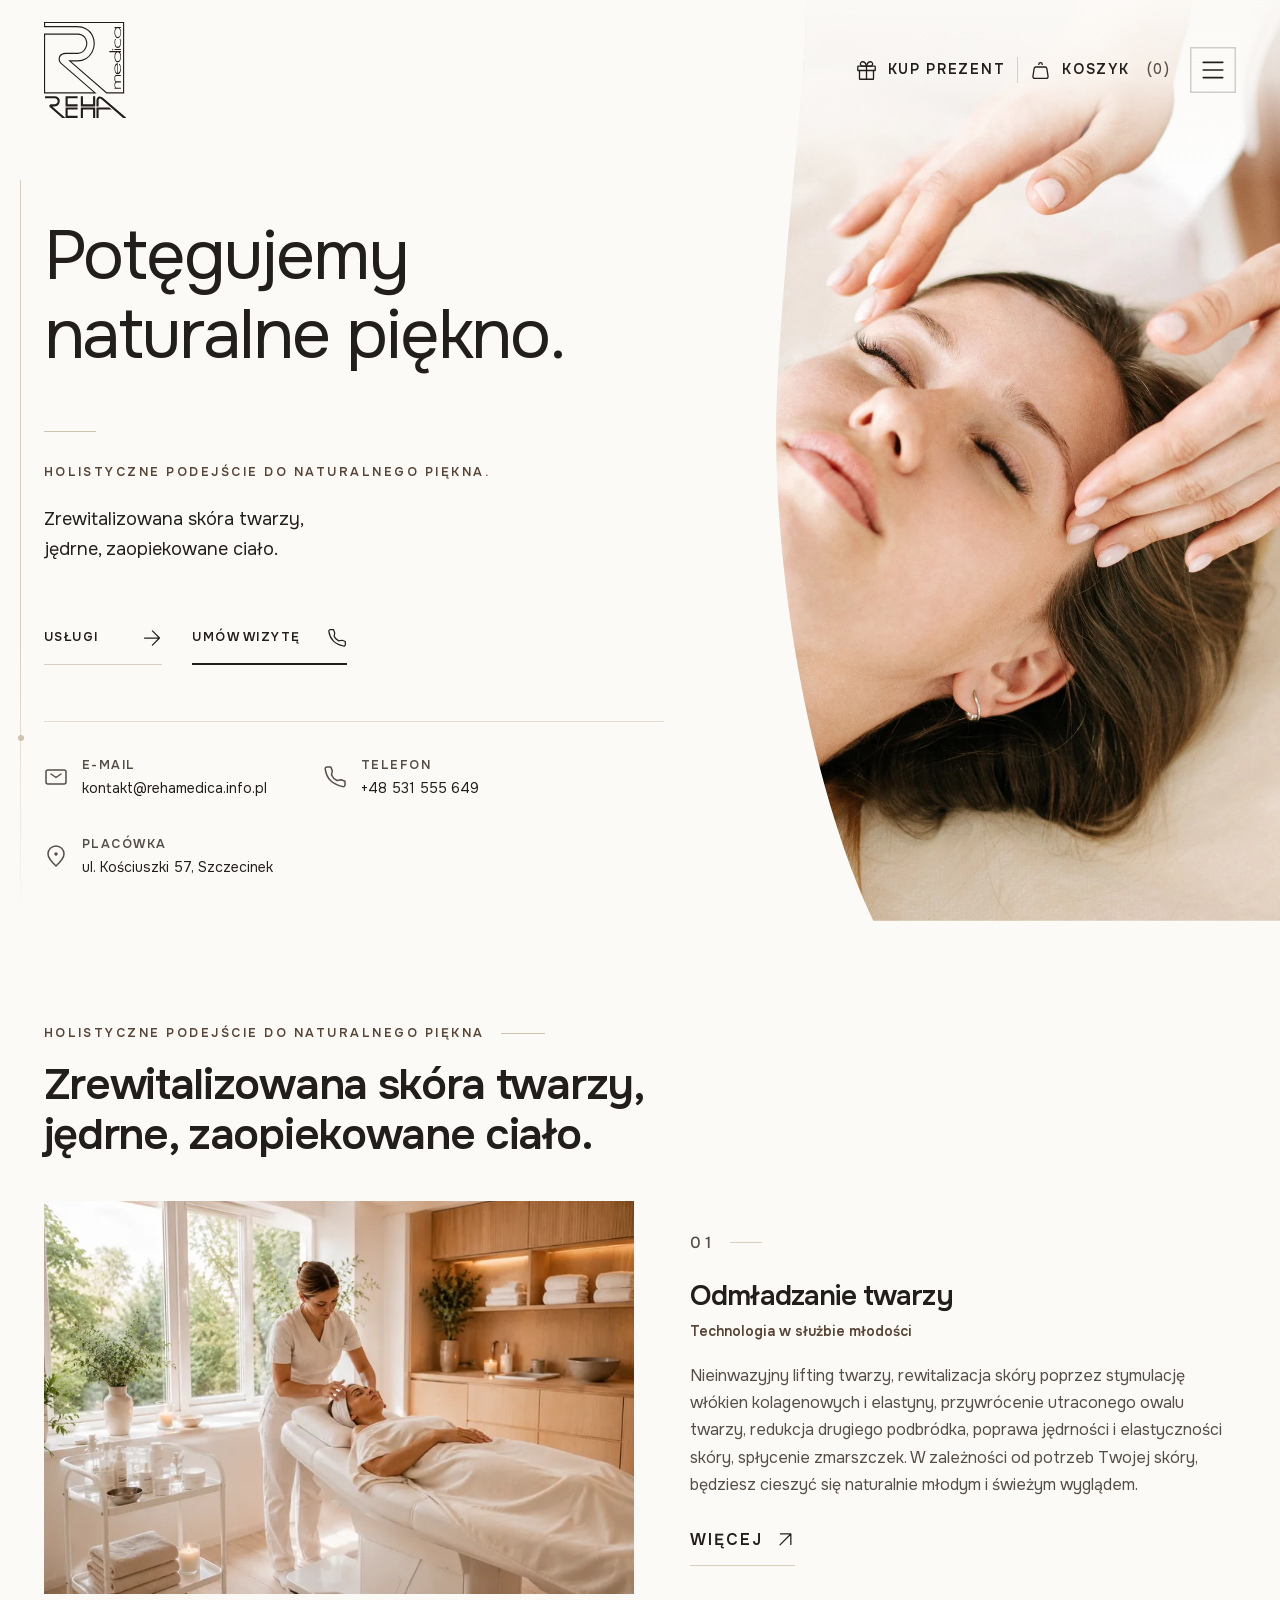
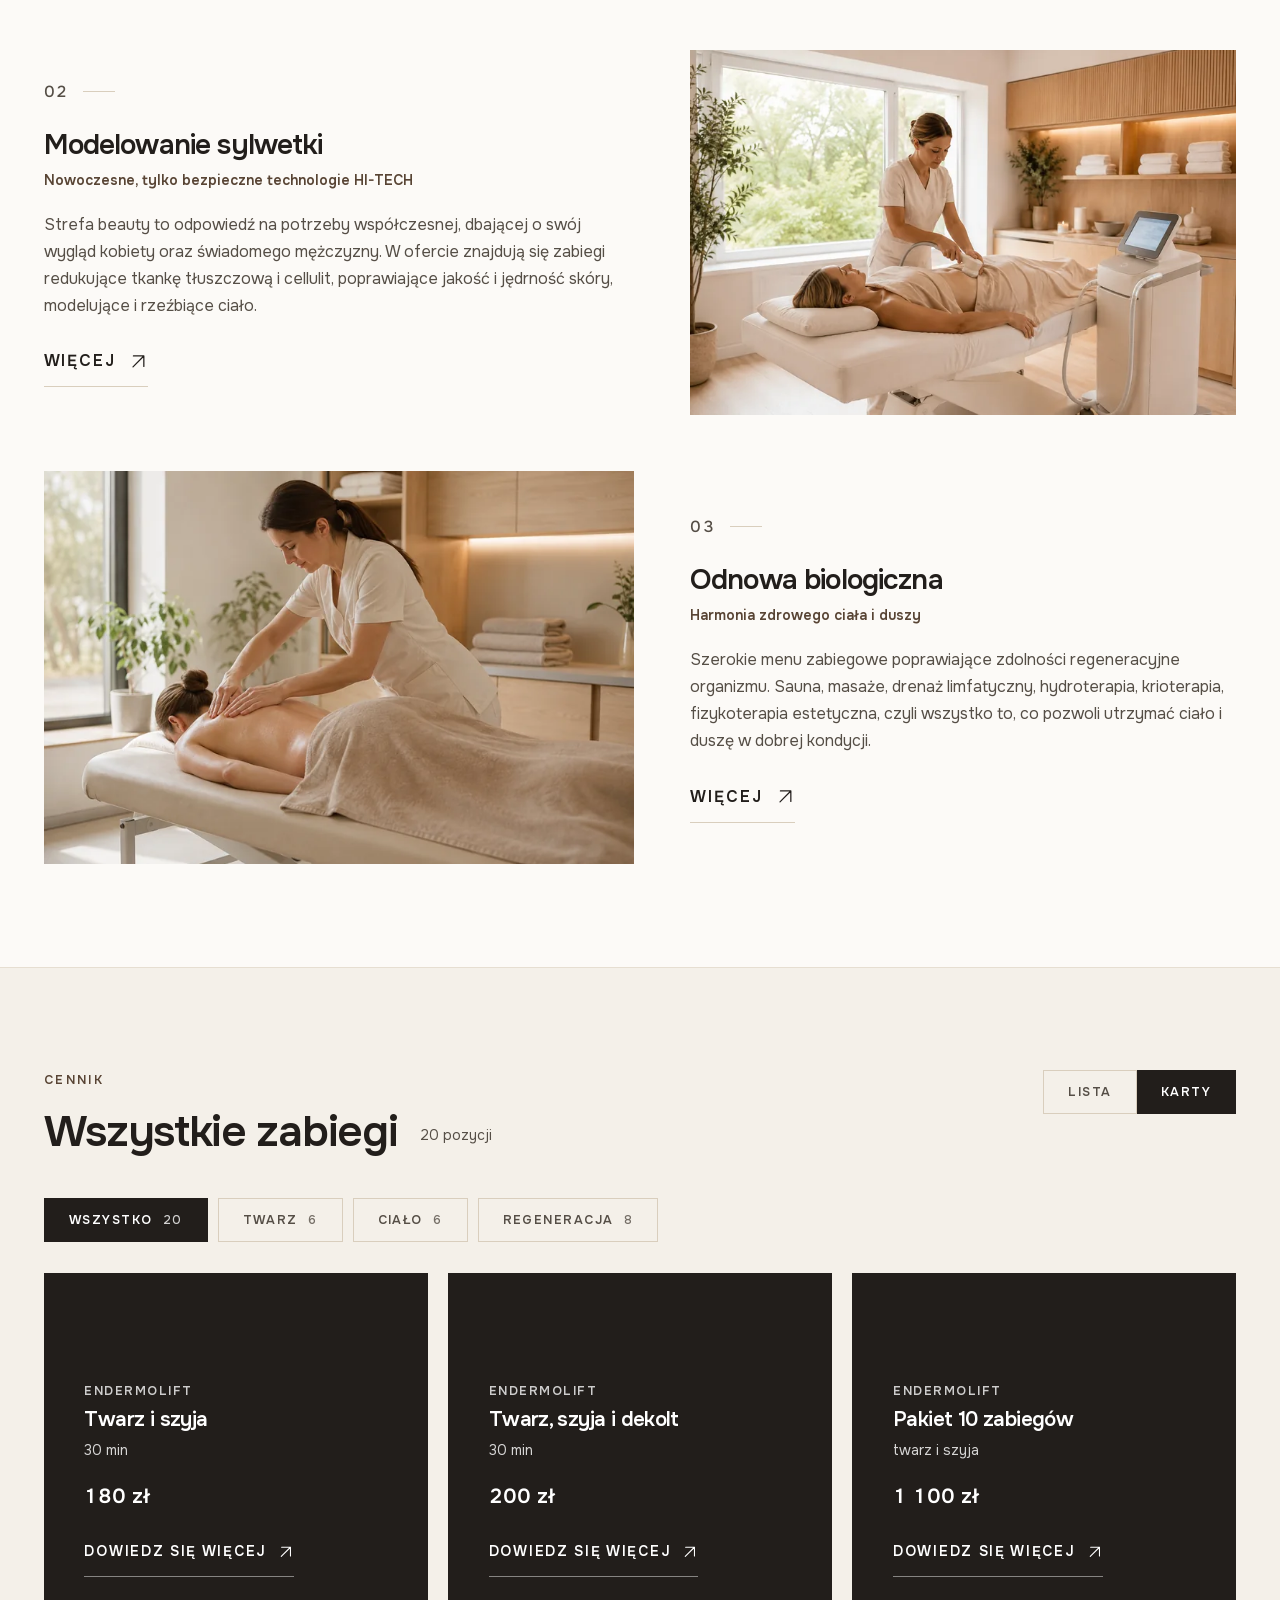
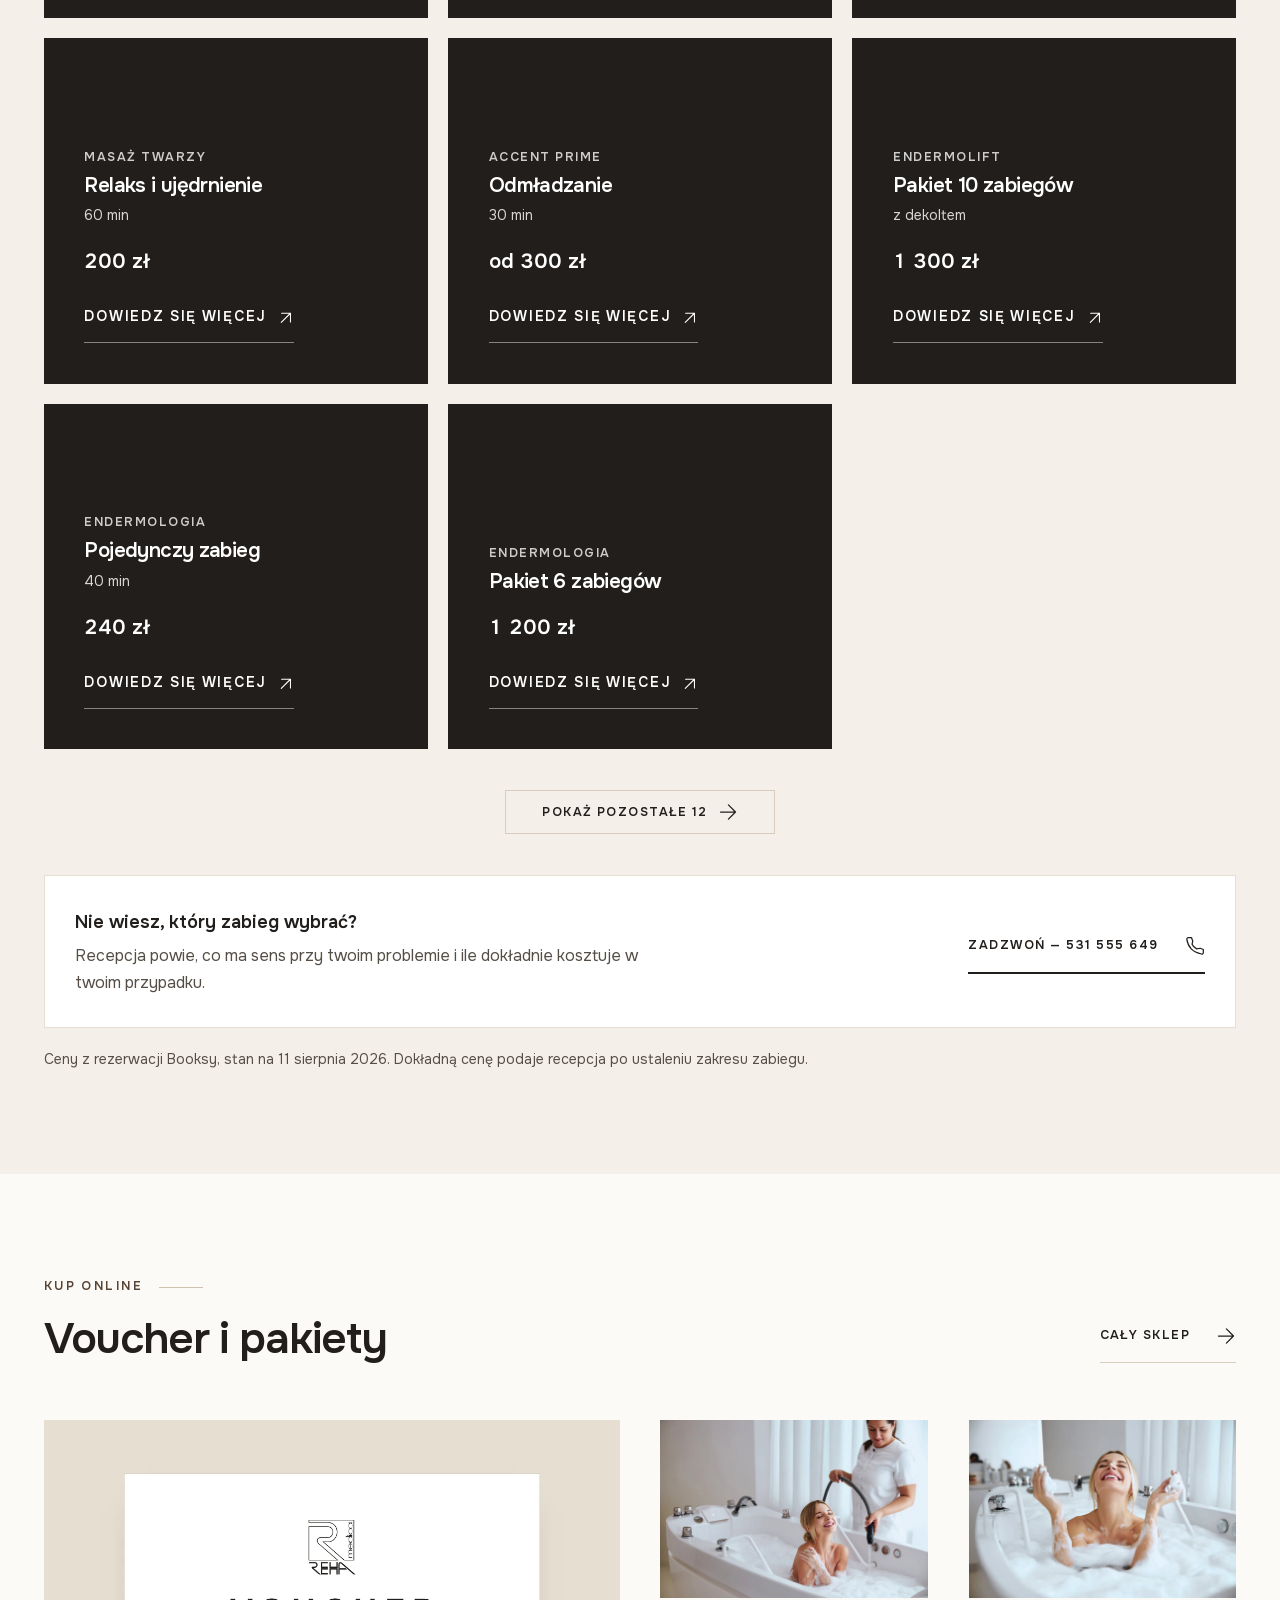
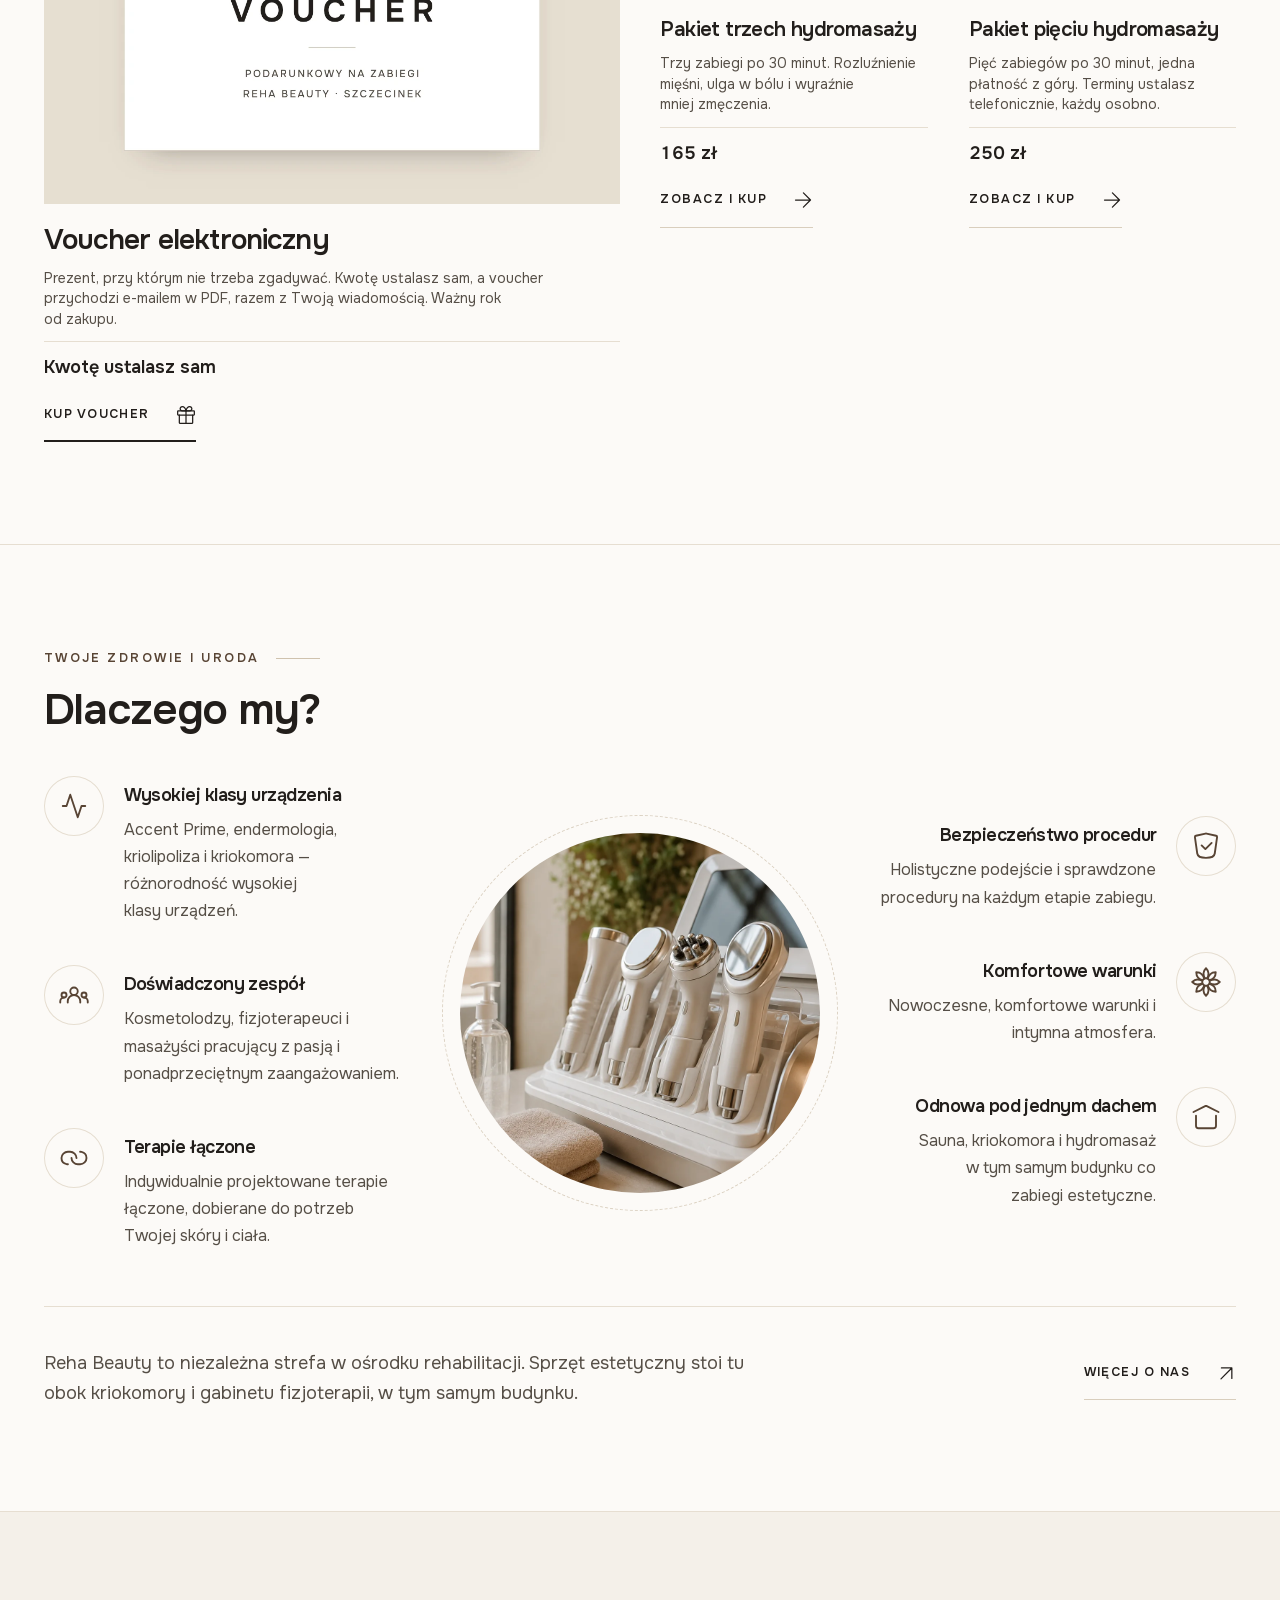
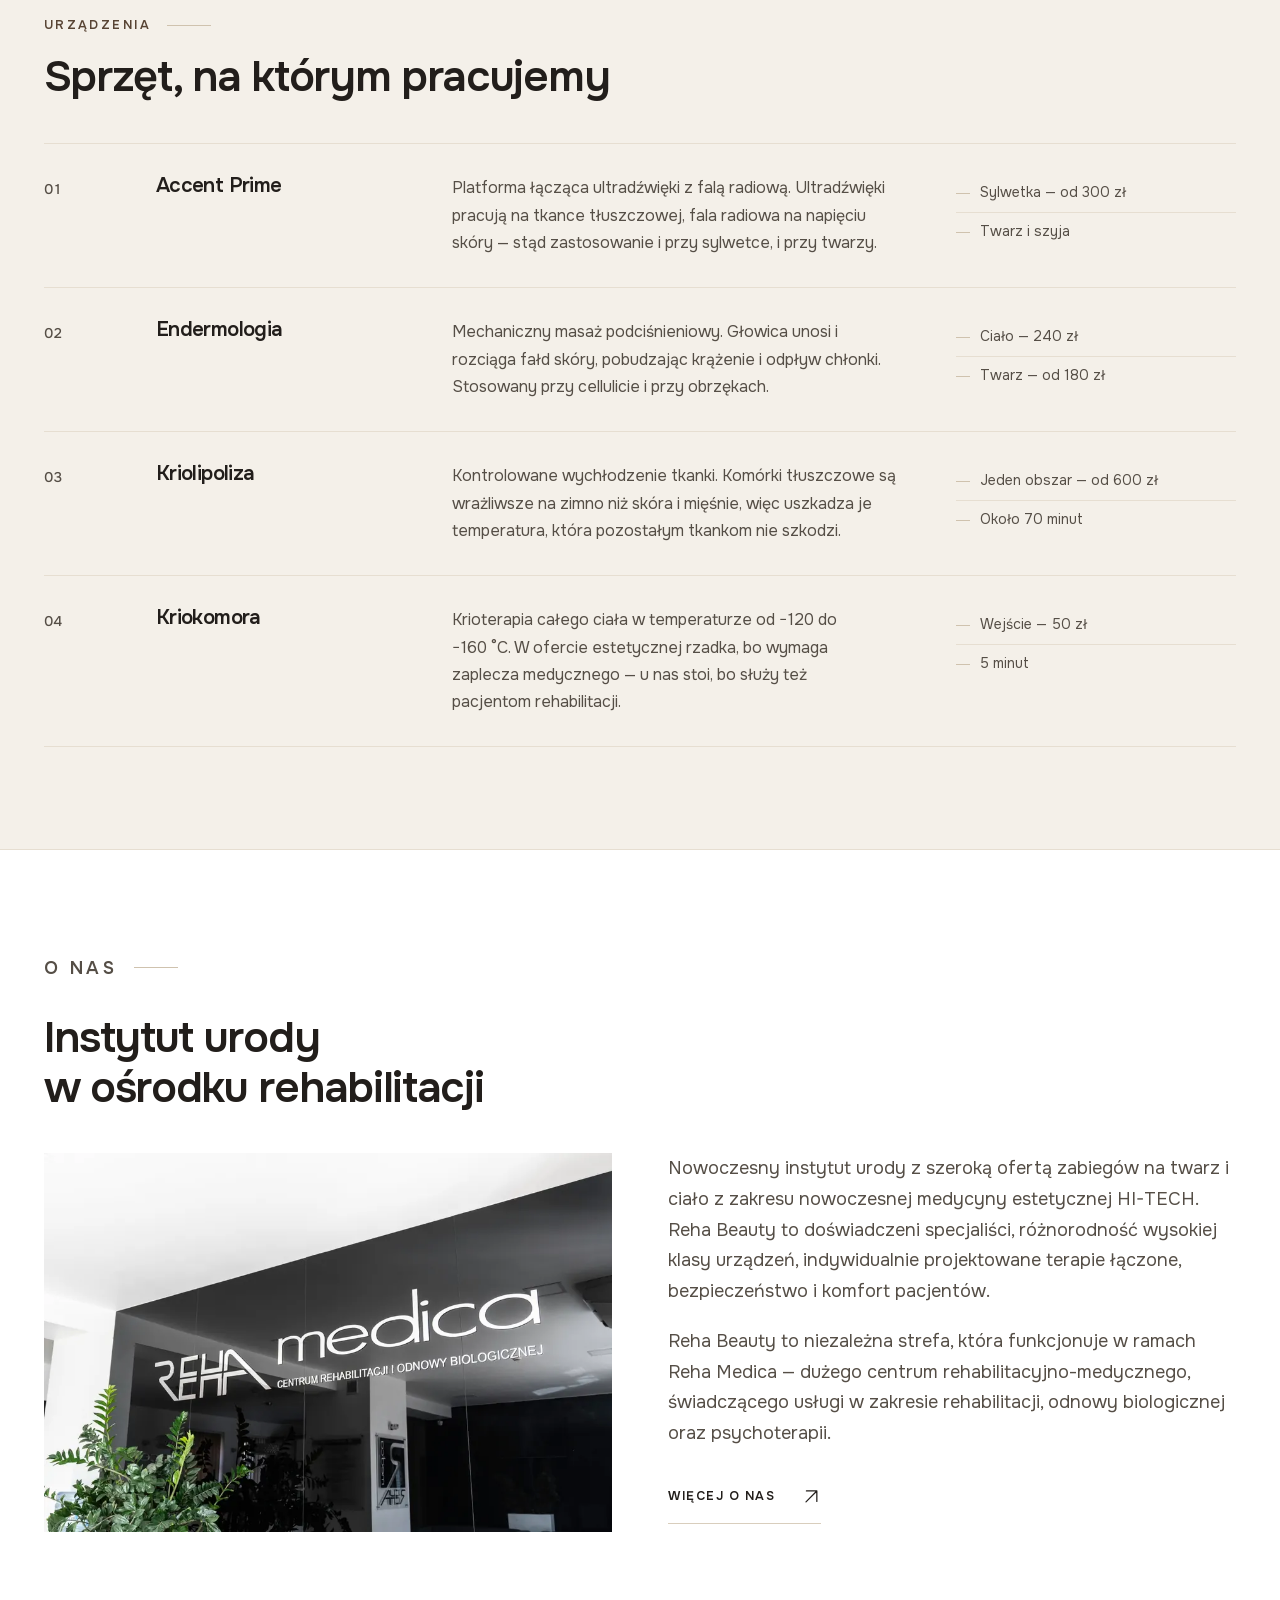
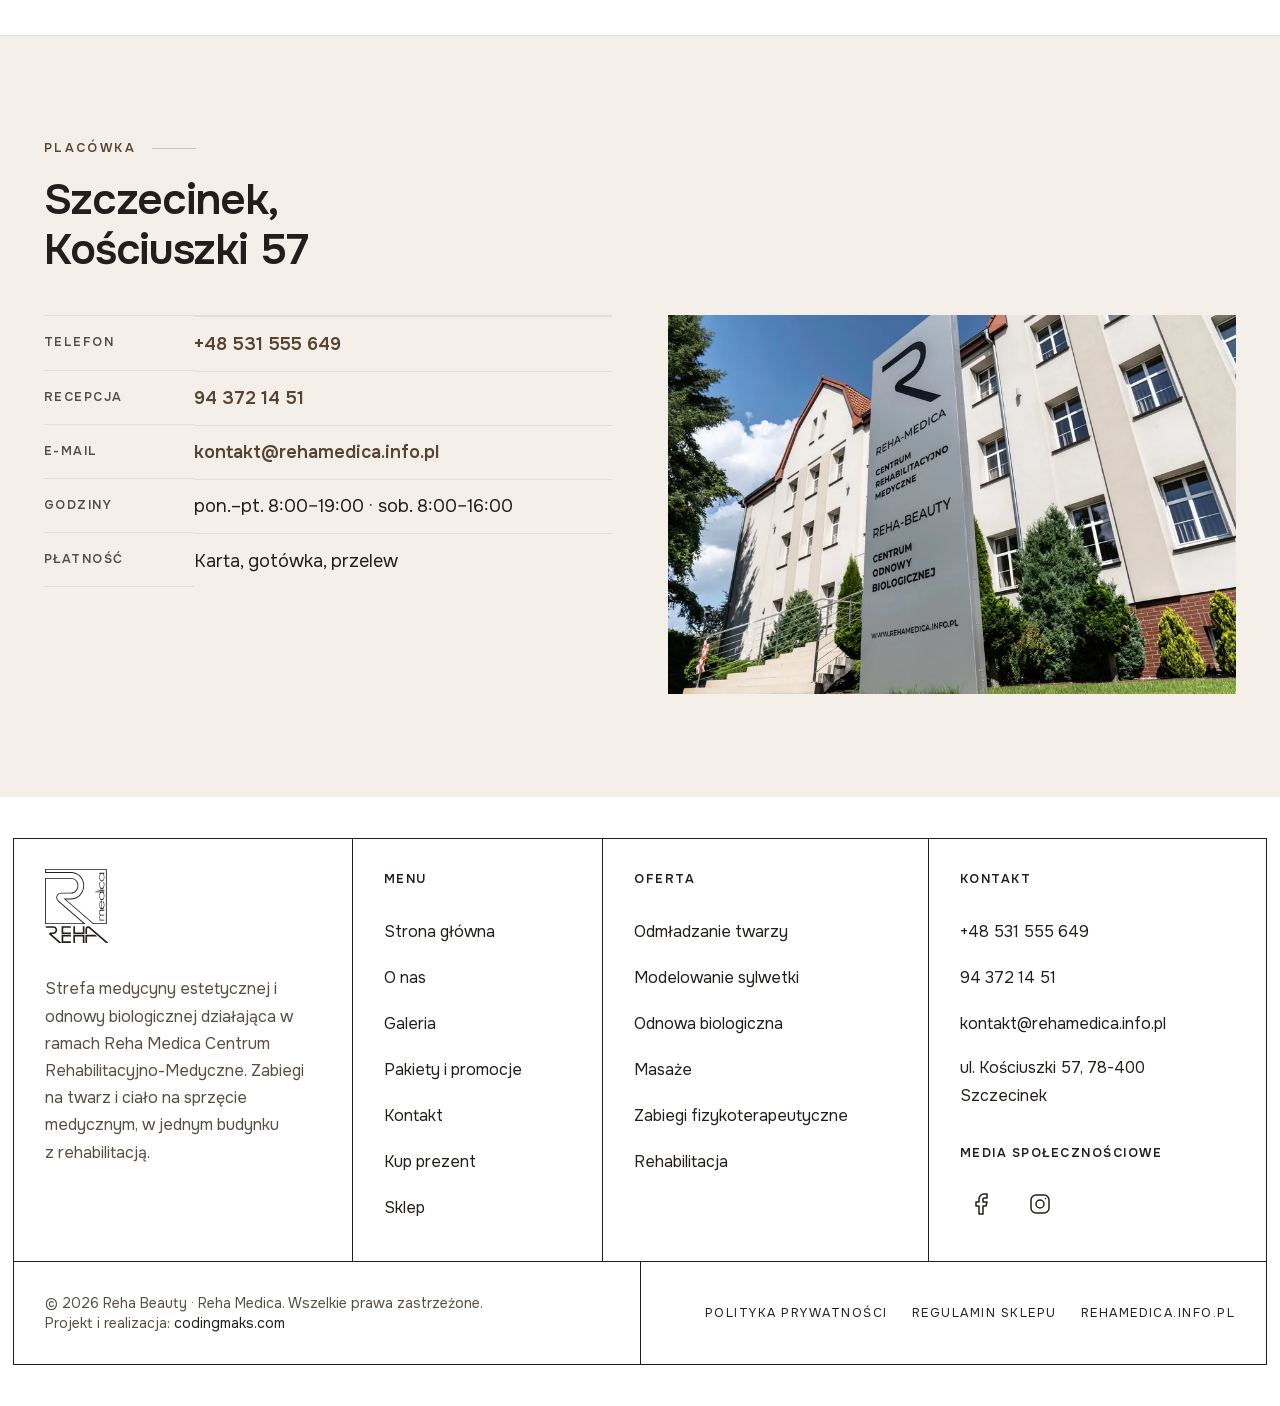
==== commit a849a7a3: "Hero bez wideo, menu z oddechem, siatka sklepu naprawiona - wideo w hero usuniete razem z plikami i " ====
--- a/index.html
+++ b/index.html
@@ -23,12 +23,12 @@
 <meta name="theme-color" content="#fdf8f4">
 <link rel="icon" href="assets/logo.svg" type="image/svg+xml">
 
-<link rel="preload" as="image" href="assets/img/hero-plakat.webp" fetchpriority="high">
+<link rel="preload" as="image" href="assets/img/hero-beauty.webp" fetchpriority="high">
 
 <link rel="preload" href="assets/fonts/onest-400-lat.woff2" as="font" type="font/woff2" crossorigin>
 <link rel="preload" href="assets/fonts/onest-600-lat.woff2" as="font" type="font/woff2" crossorigin>
 <link rel="stylesheet" href="css/tokeny.css?v=2">
-<link rel="stylesheet" href="css/style.css?v=108">
+<link rel="stylesheet" href="css/style.css?v=110">
 <script>document.documentElement.className+=' js';</script>
 
 <script type="application/ld+json">{"@context":"https://schema.org","@graph":[{"@type":"HealthAndBeautyBusiness","@id":"https://mzabavchukweb.github.io/beauty/#rehabeauty","name":"Reha Beauty","url":"https://mzabavchukweb.github.io/beauty/","logo":"https://mzabavchukweb.github.io/beauty/assets/logo.svg","image":"https://mzabavchukweb.github.io/beauty/assets/img/og-rehabeauty.jpg","description":"Strefa medycyny estetycznej i odnowy biologicznej działająca w ramach Reha Medica Centrum Rehabilitacyjno-Medyczne w Szczecinku.","telephone":"+48531555649","email":"kontakt@rehamedica.info.pl","parentOrganization":{"@type":"MedicalOrganization","name":"Reha Medica Centrum Rehabilitacyjno-Medyczne","url":"https://rehamedica.info.pl/"},"address":{"@type":"PostalAddress","streetAddress":"ul. Kościuszki 57","postalCode":"78-400","addressLocality":"Szczecinek","addressRegion":"zachodniopomorskie","addressCountry":"PL"},"openingHoursSpecification":[{"@type":"OpeningHoursSpecification","dayOfWeek":["Monday","Tuesday","Wednesday","Thursday","Friday"],"opens":"08:00","closes":"19:00"},{"@type":"OpeningHoursSpecification","dayOfWeek":"Saturday","opens":"08:00","closes":"16:00"}],"paymentAccepted":"Karta, gotówka, przelew","currenciesAccepted":"PLN","sameAs":["https://www.facebook.com/rehamedicaszczecinek/","https://www.instagram.com/reha.medica_szczecinek/"]},{"@type":"WebSite","@id":"https://mzabavchukweb.github.io/beauty/#serwis","url":"https://mzabavchukweb.github.io/beauty/","name":"Reha Beauty","inLanguage":"pl-PL","publisher":{"@id":"https://mzabavchukweb.github.io/beauty/#rehabeauty"}},{"@type":"WebPage","@id":"https://mzabavchukweb.github.io/beauty/","url":"https://mzabavchukweb.github.io/beauty/","name":"Reha Beauty Szczecinek","description":"Strefa medycyny estetycznej i odnowy biologicznej w Reha Medica w Szczecinku.","inLanguage":"pl-PL","isPartOf":{"@id":"https://mzabavchukweb.github.io/beauty/#serwis"},"about":{"@id":"https://mzabavchukweb.github.io/beauty/#rehabeauty"},"primaryImageOfPage":"https://mzabavchukweb.github.io/beauty/assets/img/og-rehabeauty.jpg"},{"@type":"BreadcrumbList","itemListElement":[{"@type":"ListItem","position":1,"name":"Reha Beauty","item":"https://mzabavchukweb.github.io/beauty/"}]}]}</script>
@@ -145,15 +145,12 @@
     </div>
   </div>
 
-  <!-- Wideo bez ścieżki dźwiękowej, zapętlone, bez sterowania. Odtwarzanie
-       włącza dopiero JS i tylko przy zgodzie na ruch — bez skryptu albo przy
-       „ogranicz ruch" zostaje nieruchomy plakat. -->
+  <!-- Zdjęcie własne: zabieg na twarz. Zastąpiło
+       wideo, które było materiałem z zewnątrz. -->
   <div class="hero__f">
-    <video class="hero__w" poster="assets/img/hero-plakat.webp" muted loop playsinline
-           preload="metadata" width="432" height="768" aria-hidden="true">
-      <source src="assets/wideo/hero.webm" type="video/webm">
-      <source src="assets/wideo/hero.mp4" type="video/mp4">
-    </video>
+    <img class="hero__z" src="assets/img/hero-beauty.webp"
+         alt="Kobieta z zamkniętymi oczami podczas masażu twarzy w gabinecie kosmetycznym"
+         width="1000" height="1778" fetchpriority="high" decoding="async">
   </div>
 </section>
 
@@ -511,6 +508,6 @@
   </button>
 </footer>
 
-<script src="js/main.js?v=108"></script>
+<script src="js/main.js?v=110"></script>
 </body>
 </html>
--- a/css/style.css
+++ b/css/style.css
@@ -127,7 +127,12 @@
 .top.przewiniety .znak__l{height:68px}
 
 .menu{margin-inline:auto}
-.menu__l{display:flex;align-items:center;gap:var(--s2);list-style:none;margin:0;padding:0}
+/* Odstęp między pozycjami rośnie razem z oknem. Stałe 12 px przy wersalikach
+   z rozstrzeleniem sprawiało, że „Odmładzanie twarzy" i „Modelowanie sylwetki"
+   czytało się jak jeden ciąg — rozstrzelenie wewnątrz wyrazu było niemal
+   równe przerwie między pozycjami. */
+.menu__l{display:flex;align-items:center;gap:clamp(16px,2.1vw,40px);
+  list-style:none;margin:0;padding:0}
 .menu__l>li{position:relative;display:flex;align-items:center}
 .menu__l a{display:inline-flex;align-items:center;min-height:var(--cel);white-space:nowrap;
   font-size:var(--t1);font-weight:500;letter-spacing:var(--ls-w);text-transform:uppercase;
@@ -191,6 +196,17 @@
 /* Menu na wąskim ekranie: panel na pełną wysokość.
    Próg 1400 px — zmierzony: przy 1360 px grupa zakupowa wystawała o 18 px.
    Powyżej 1400 rząd ma zapas. */
+/* Przy 1440 px na sześć pozycji menu zostaje 938 px, a same napisy zajmują
+   907 — odstępów nie ma z czego zwiększyć. Etykieta „Kup prezent" schodzi
+   wtedy do samej ikony i oddaje około 110 px; nazwa zostaje dla czytnika
+   ekranu, więc nic nie ginie. Powyżej 1560 px miejsca starcza na obie. */
+@media(min-width:1400px) and (max-width:1559px){
+  .top__z .top__l:first-child .top__e{position:absolute;width:1px;height:1px;
+    margin:-1px;padding:0;overflow:hidden;clip:rect(0 0 0 0);clip-path:inset(50%);
+    white-space:nowrap;border:0}
+  .top__z .top__l:first-child{gap:0}
+}
+
 @media(max-width:1399px){
   .burger{display:inline-flex}
   /* Panel przykrywa cały ekran razem z tłem nagłówka, więc znak i przyciski
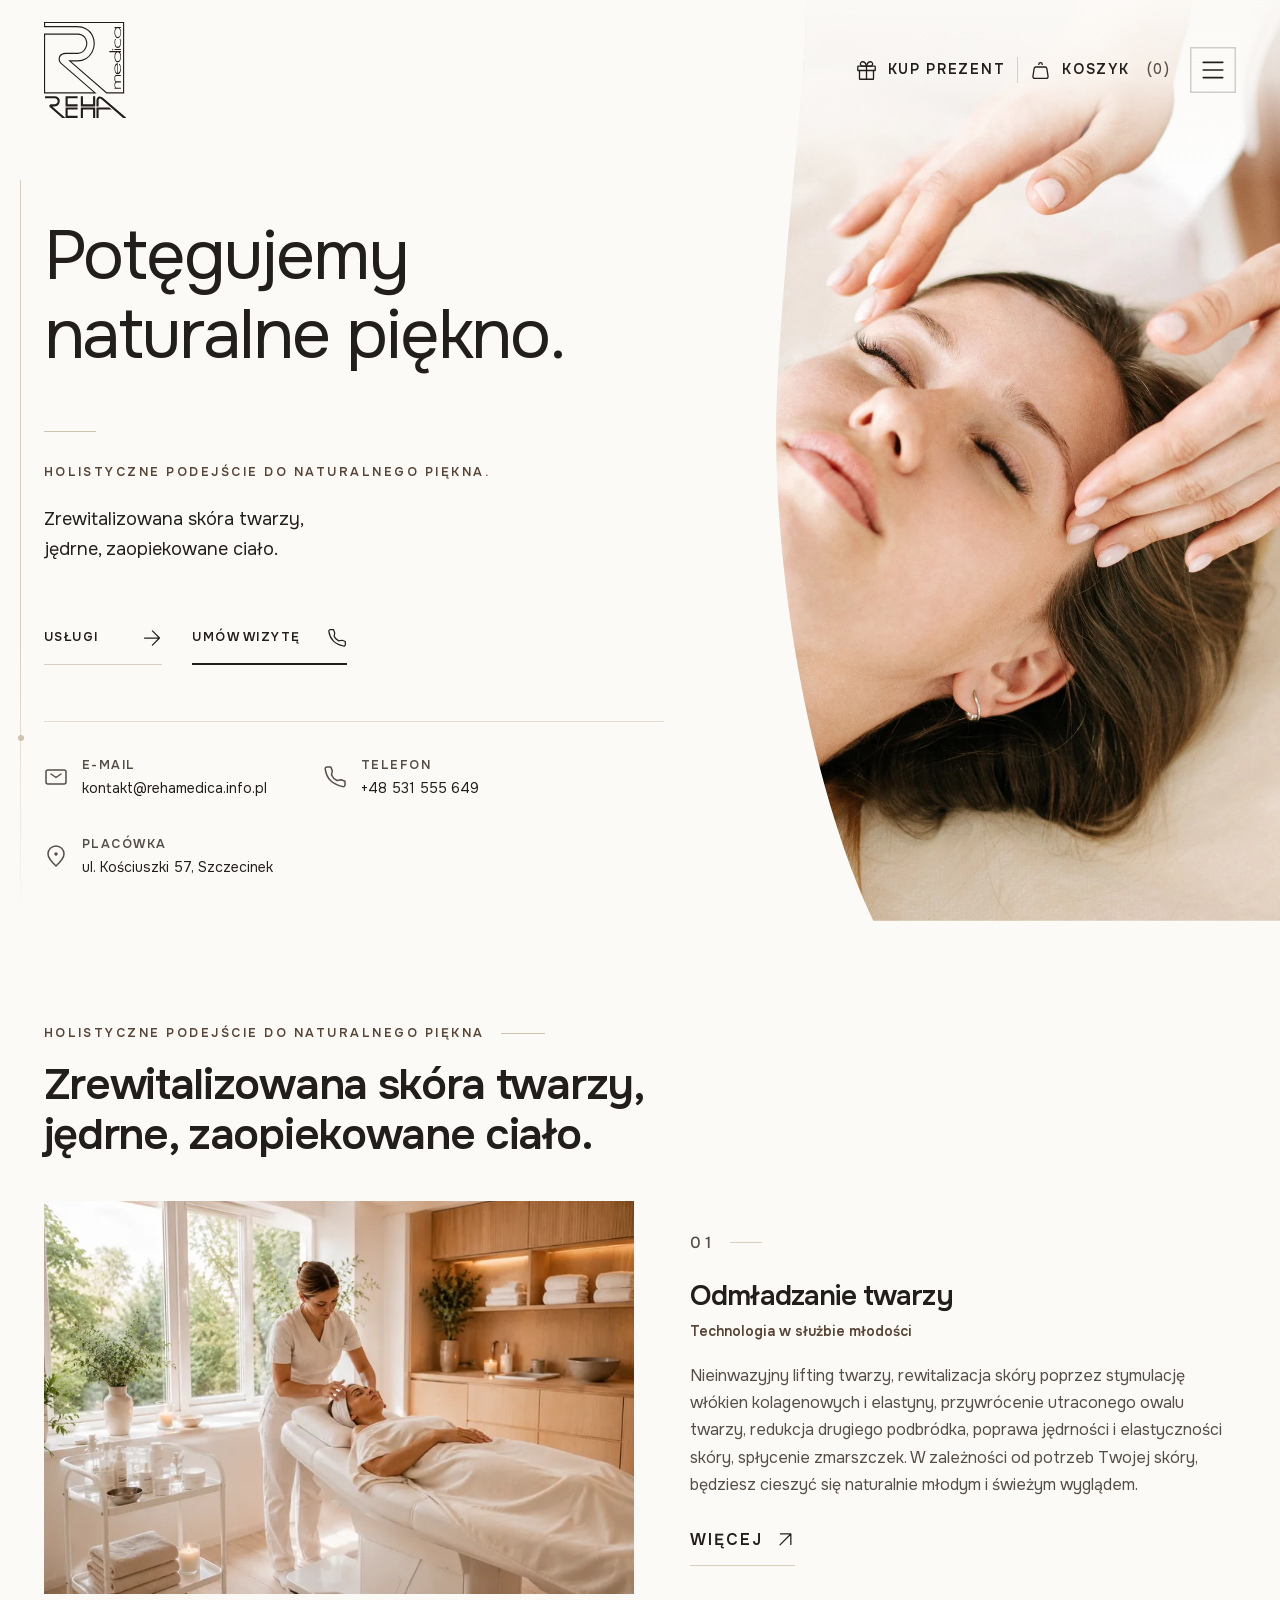
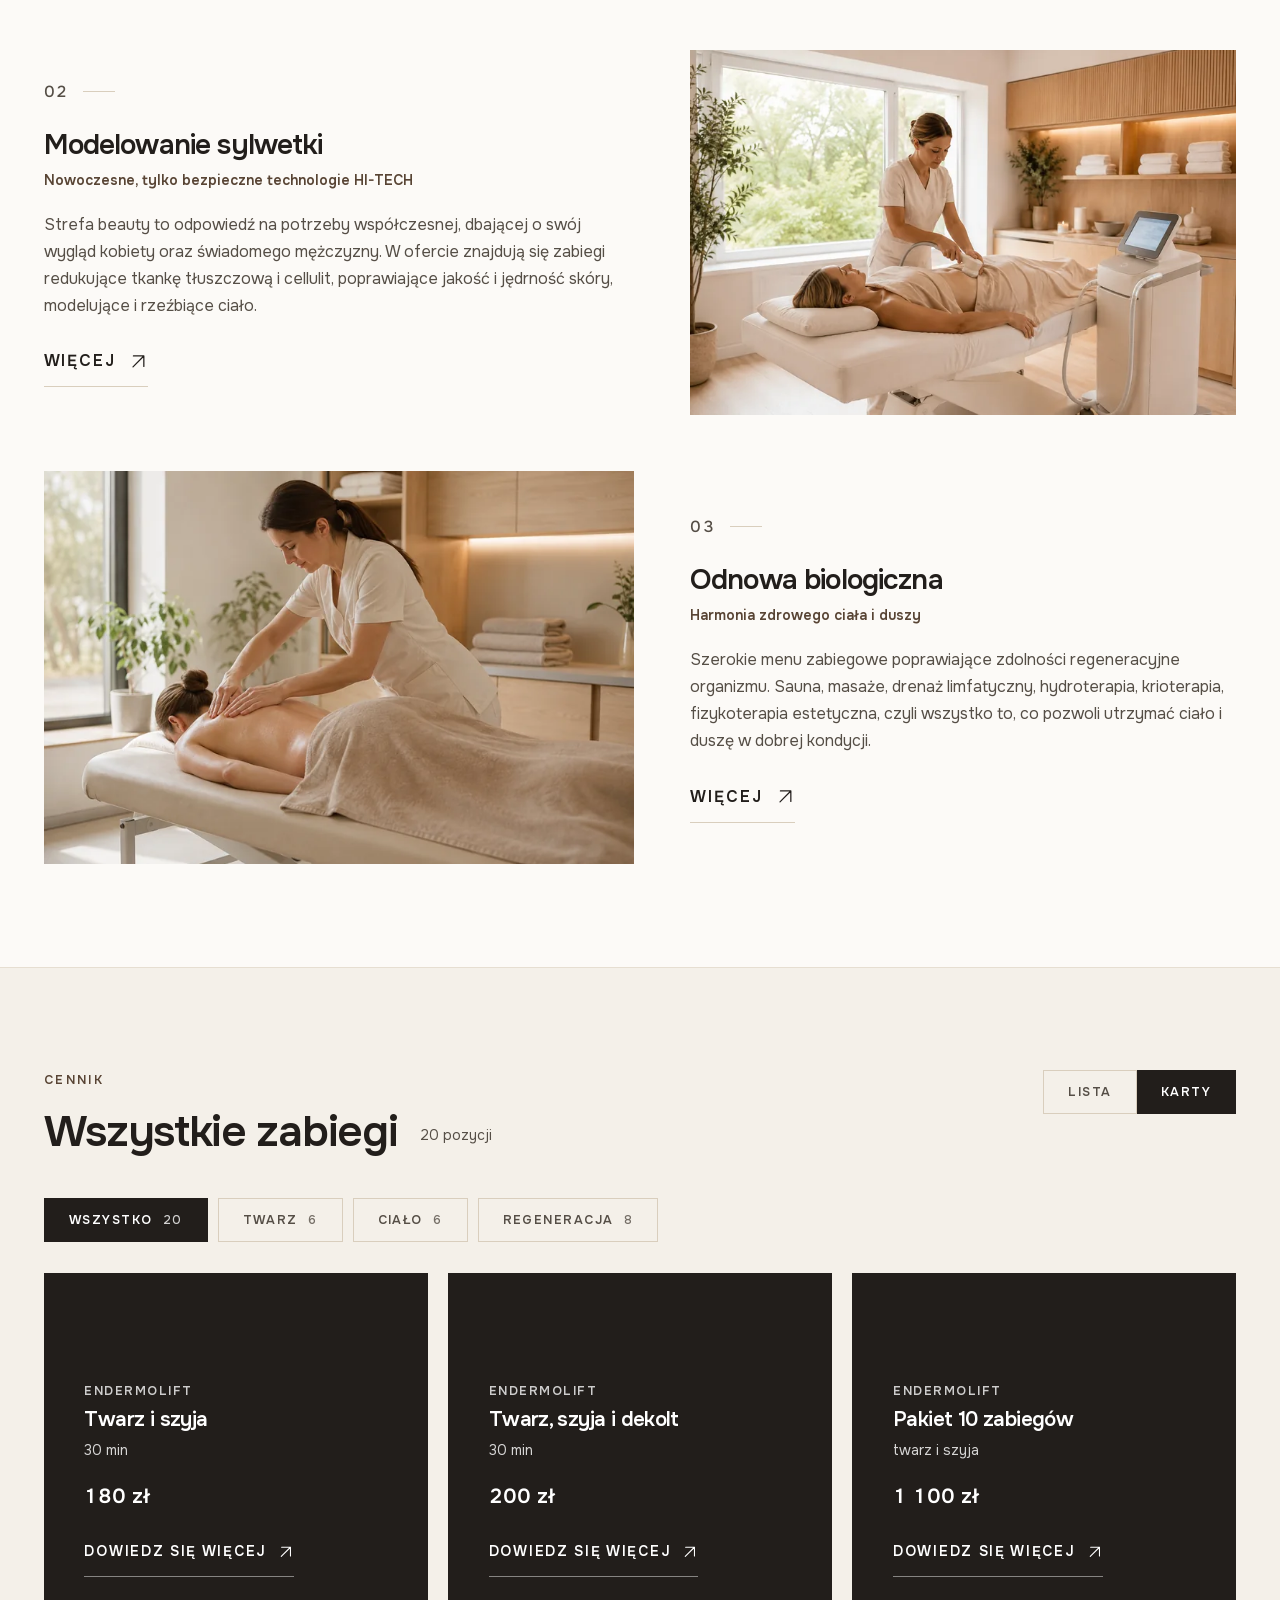
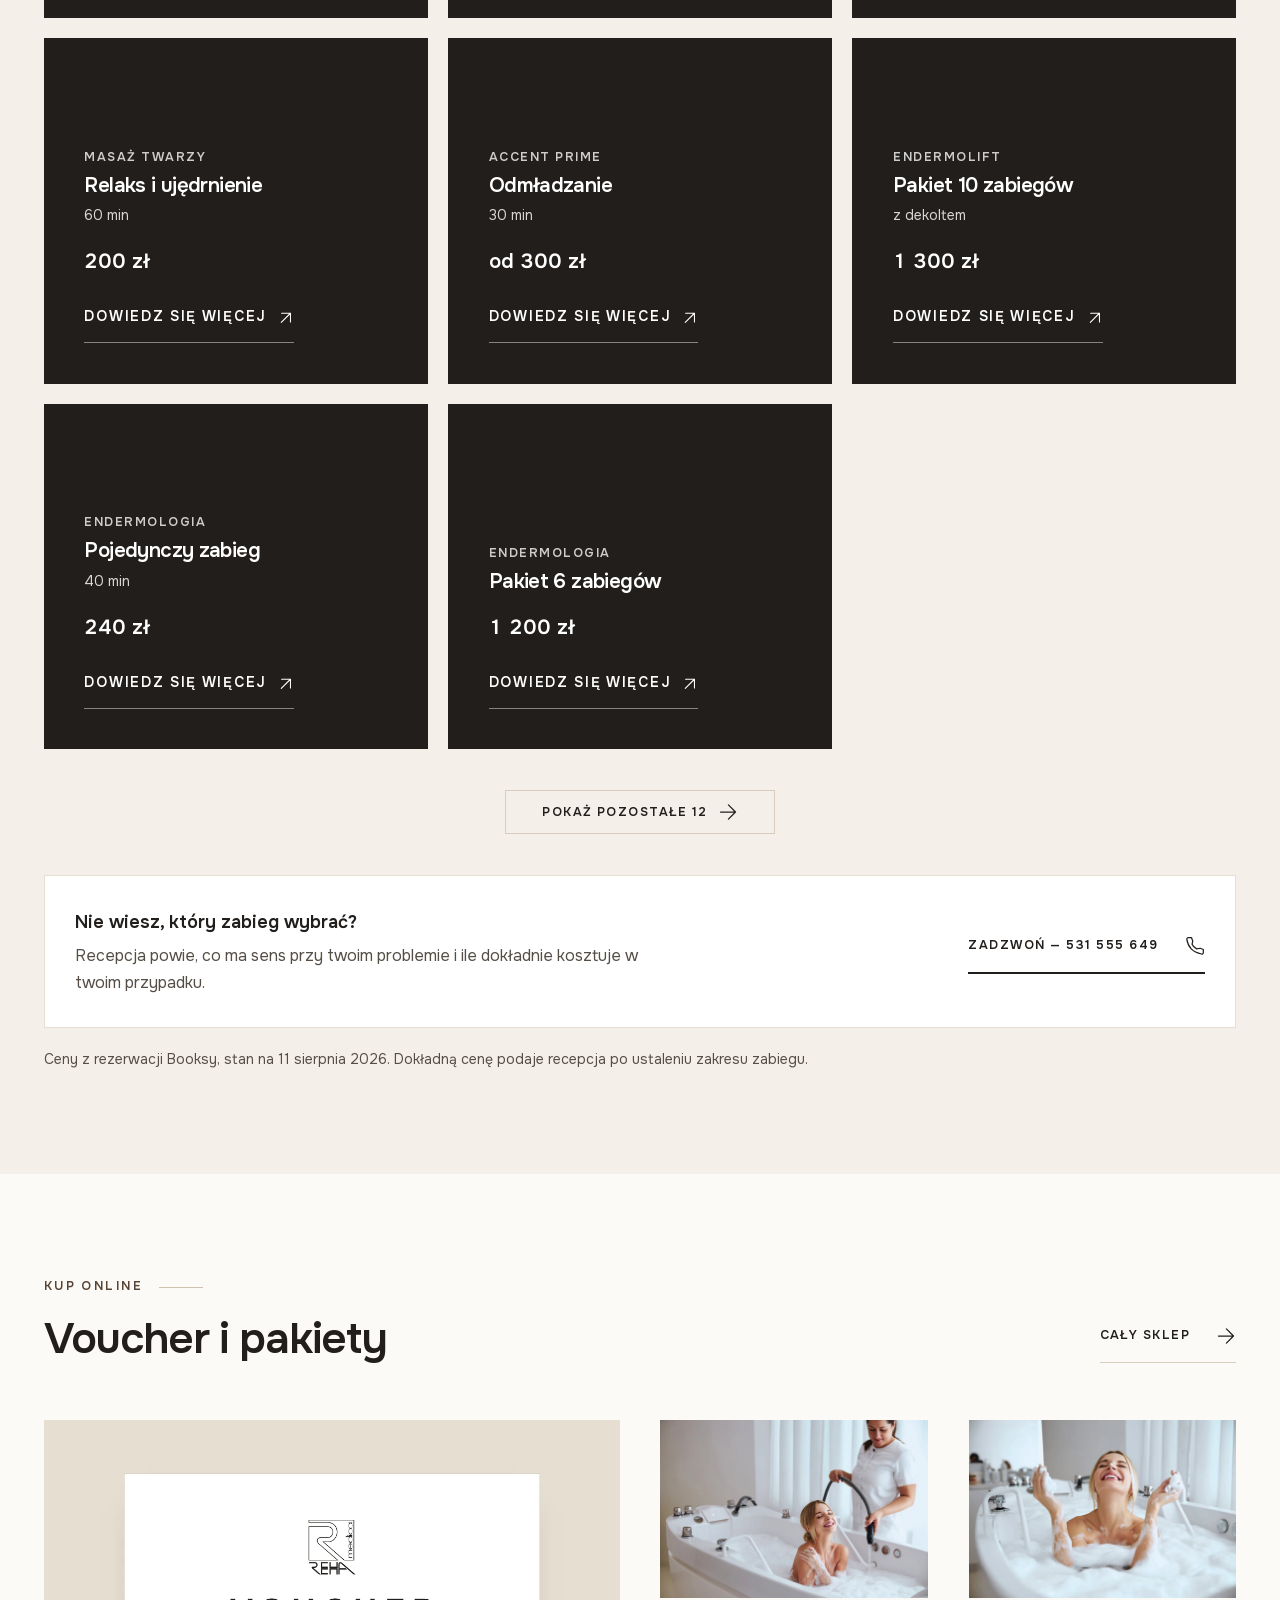
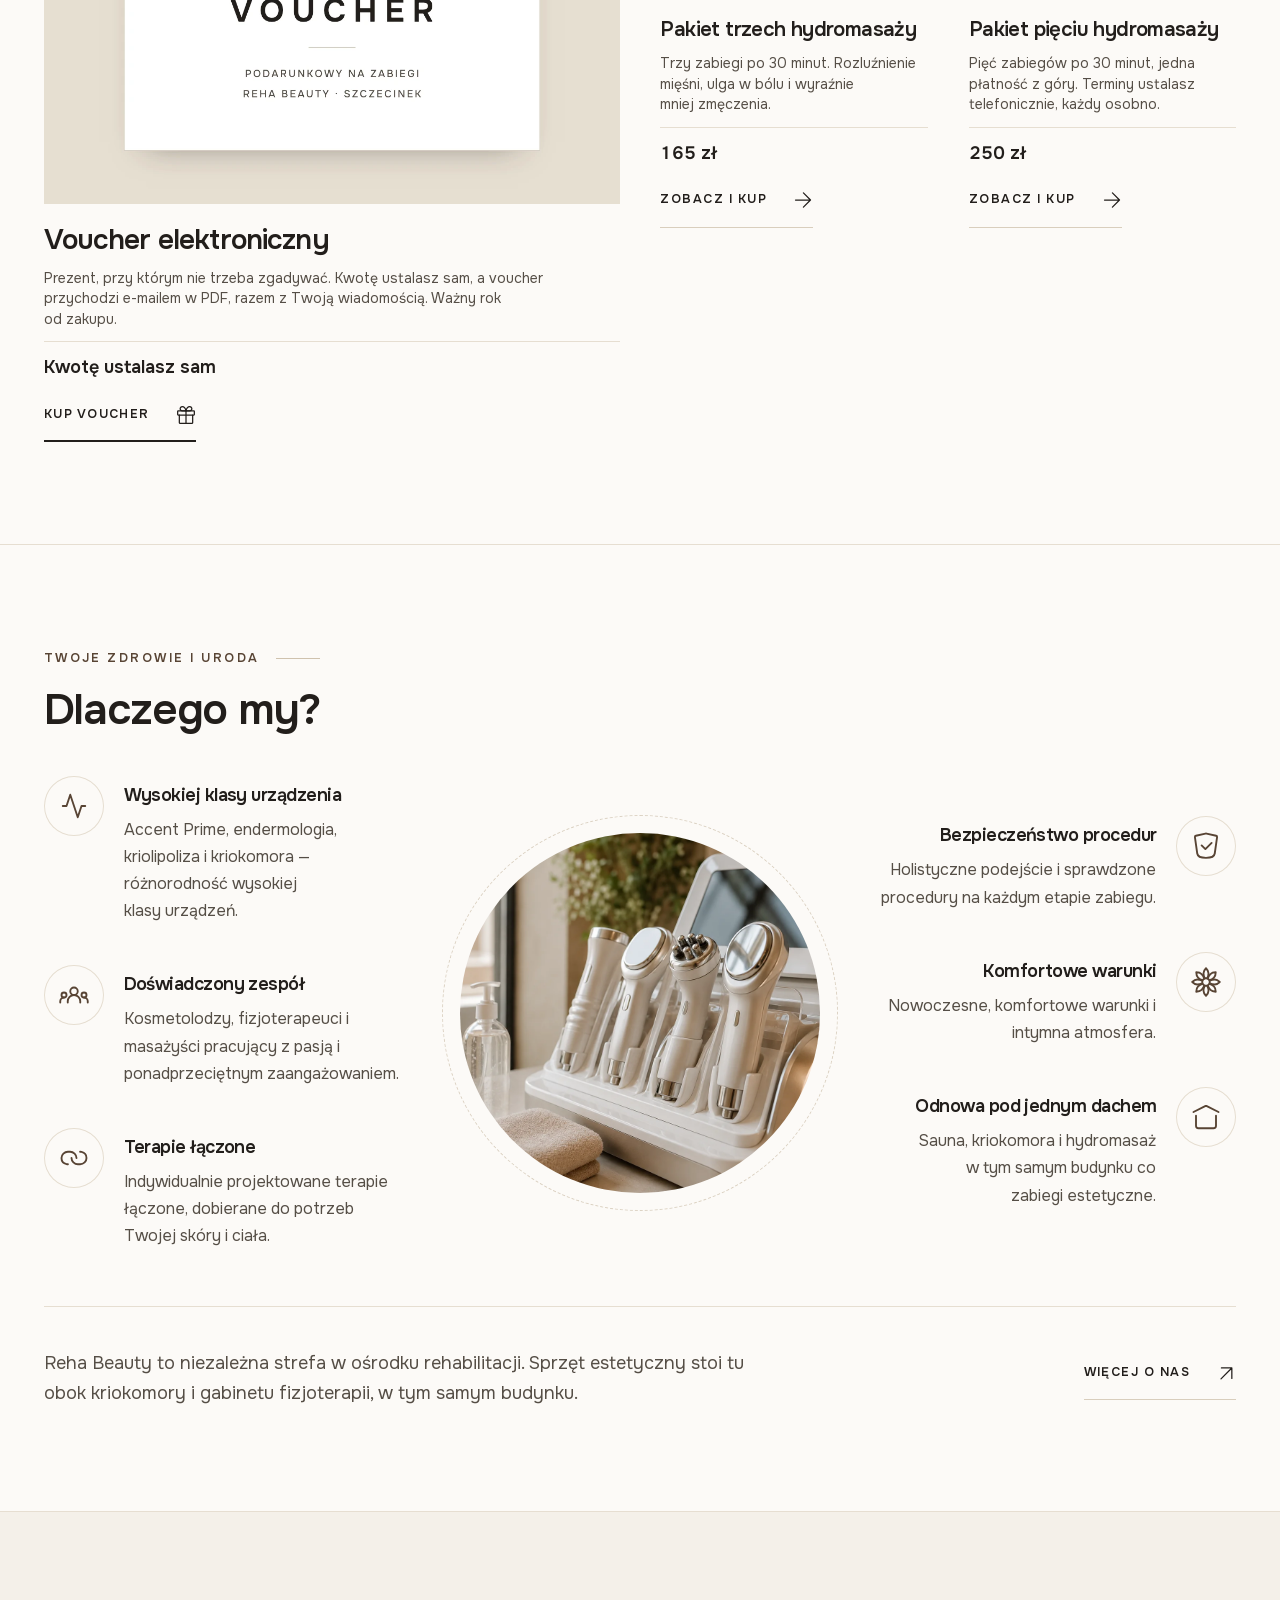
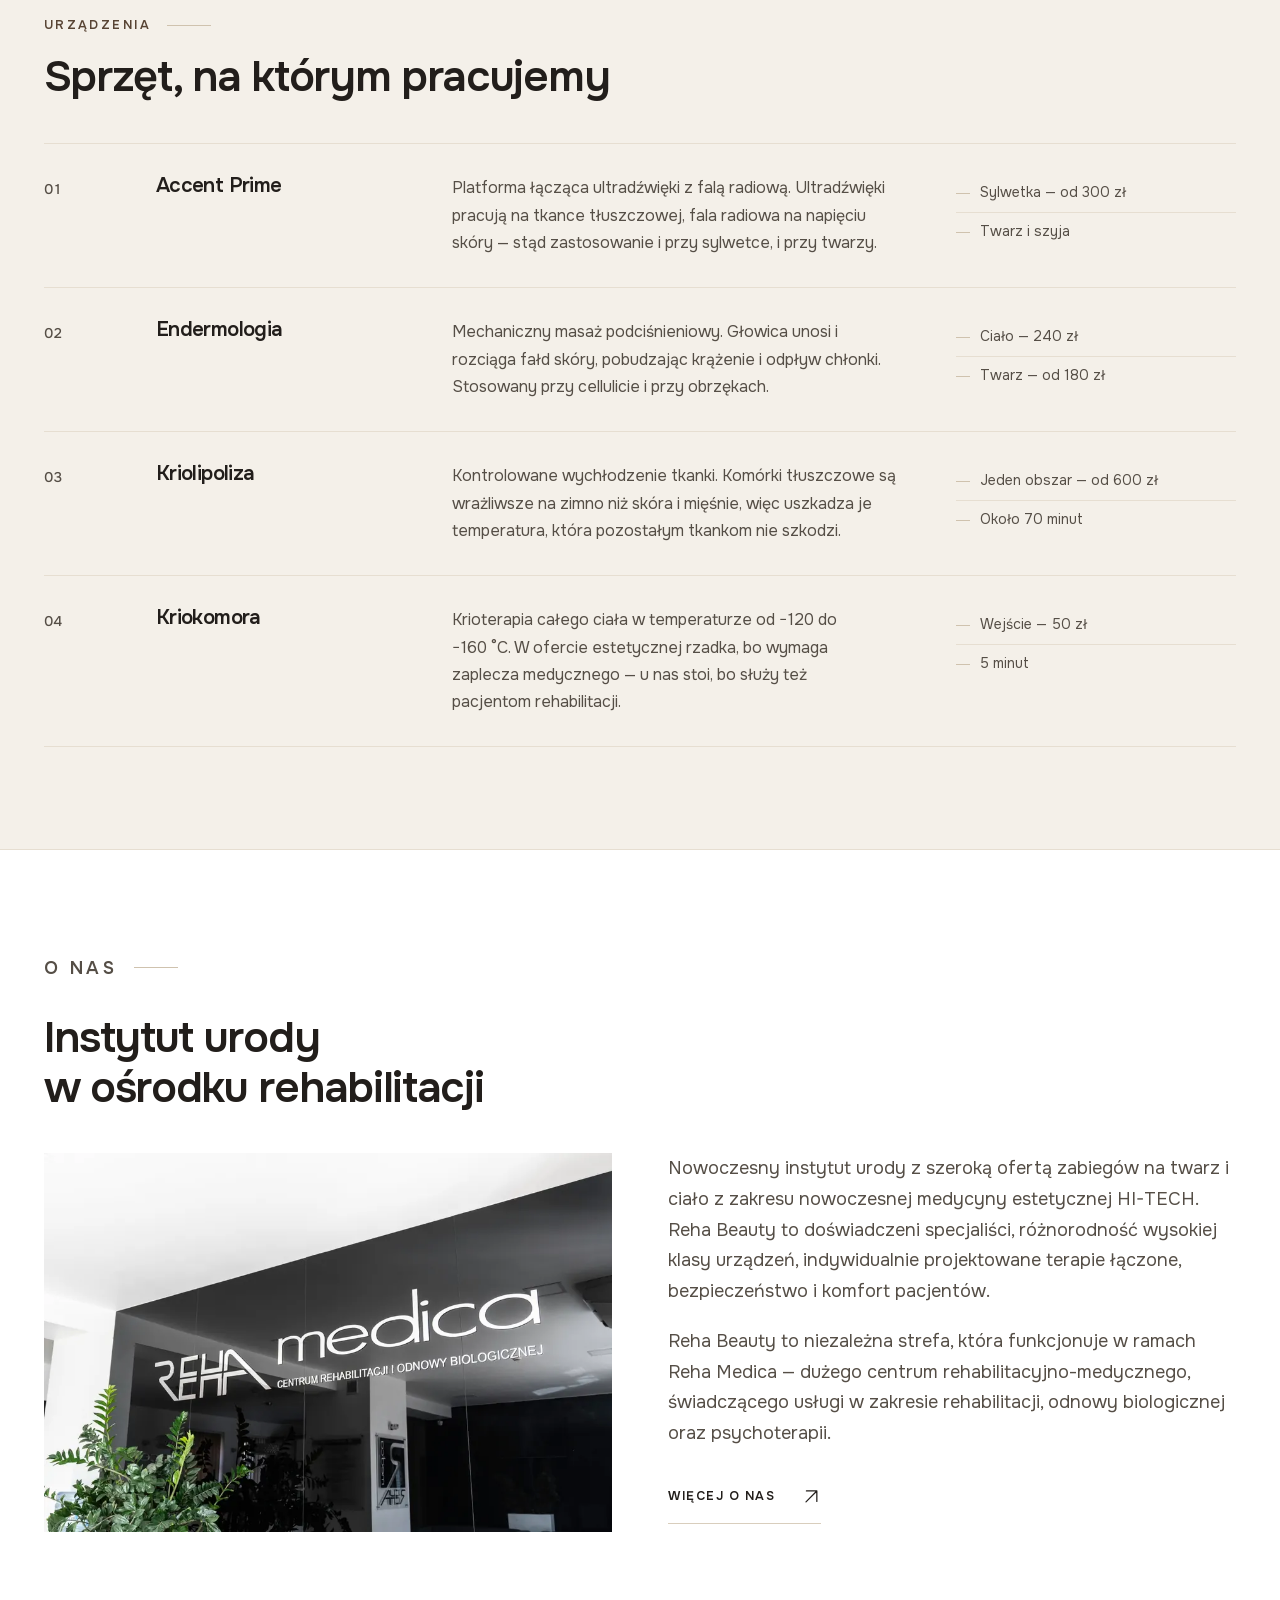
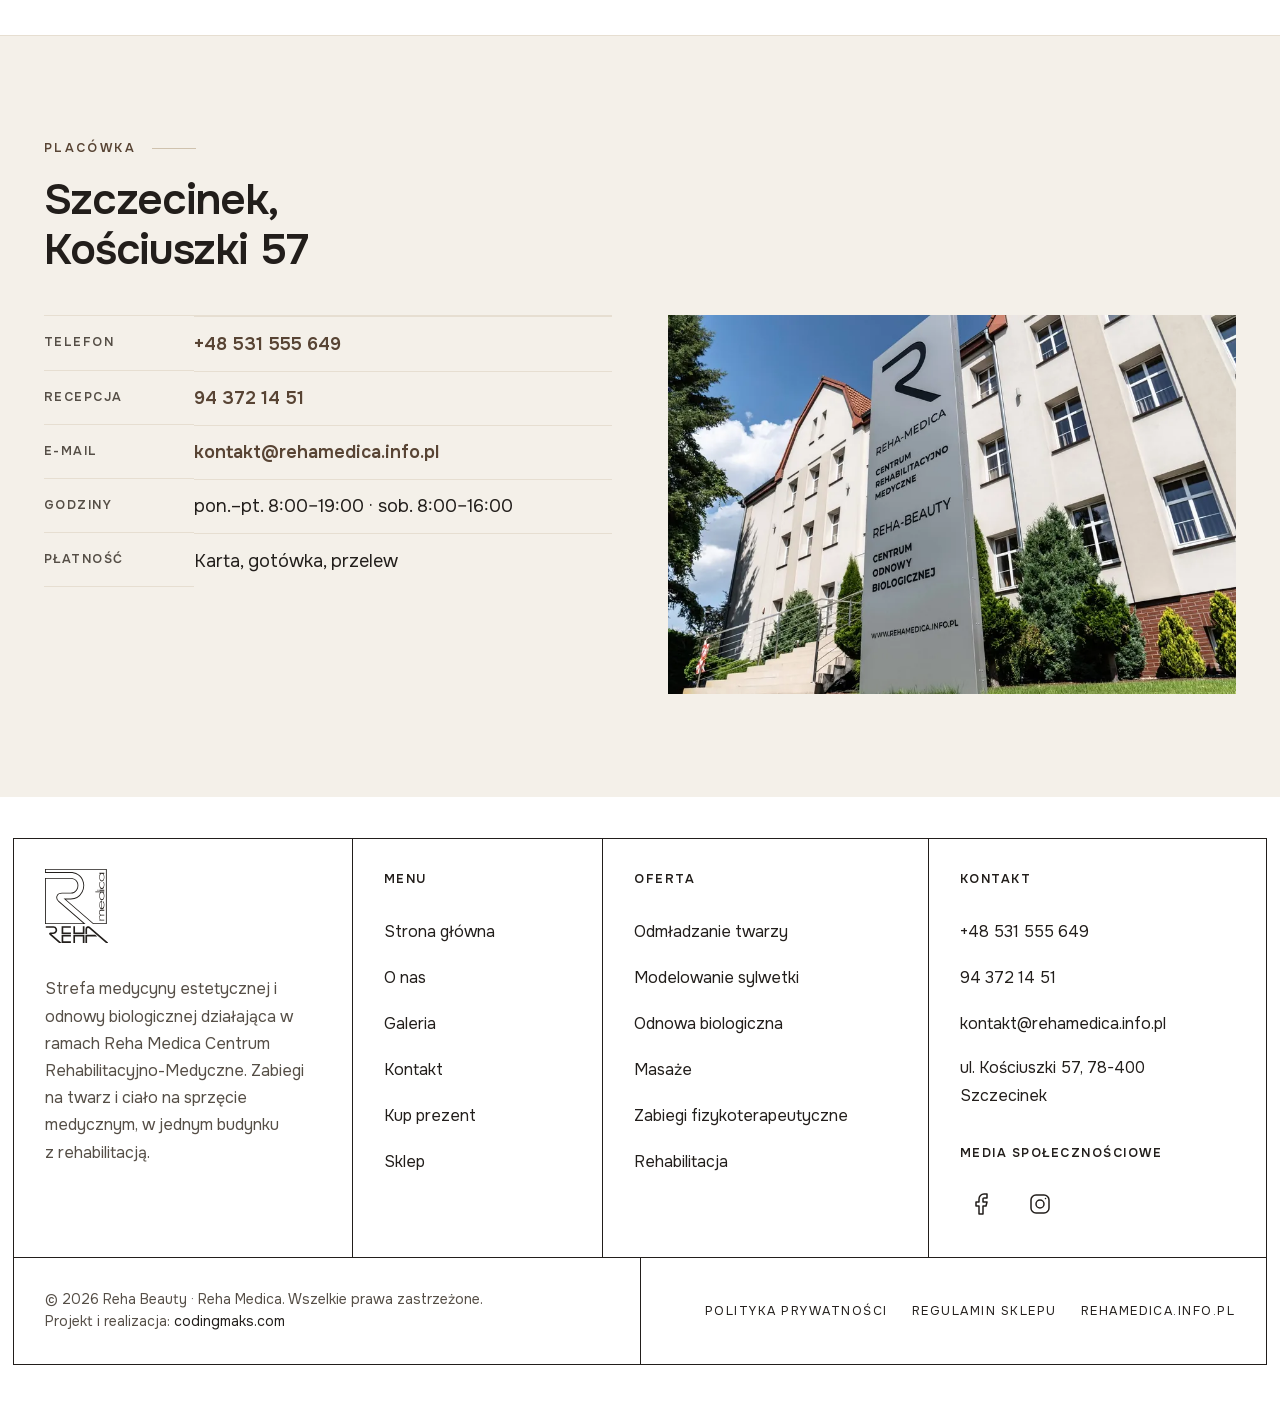
==== commit 52535373: "Zakladka pakietow zdjeta, sklep na mobile, animacja dodania do koszyka - "Pakiety i promocje" usunie" ====
--- a/index.html
+++ b/index.html
@@ -28,7 +28,7 @@
 <link rel="preload" href="assets/fonts/onest-400-lat.woff2" as="font" type="font/woff2" crossorigin>
 <link rel="preload" href="assets/fonts/onest-600-lat.woff2" as="font" type="font/woff2" crossorigin>
 <link rel="stylesheet" href="css/tokeny.css?v=2">
-<link rel="stylesheet" href="css/style.css?v=110">
+<link rel="stylesheet" href="css/style.css?v=113">
 <script>document.documentElement.className+=' js';</script>
 
 <script type="application/ld+json">{"@context":"https://schema.org","@graph":[{"@type":"HealthAndBeautyBusiness","@id":"https://mzabavchukweb.github.io/beauty/#rehabeauty","name":"Reha Beauty","url":"https://mzabavchukweb.github.io/beauty/","logo":"https://mzabavchukweb.github.io/beauty/assets/logo.svg","image":"https://mzabavchukweb.github.io/beauty/assets/img/og-rehabeauty.jpg","description":"Strefa medycyny estetycznej i odnowy biologicznej działająca w ramach Reha Medica Centrum Rehabilitacyjno-Medyczne w Szczecinku.","telephone":"+48531555649","email":"kontakt@rehamedica.info.pl","parentOrganization":{"@type":"MedicalOrganization","name":"Reha Medica Centrum Rehabilitacyjno-Medyczne","url":"https://rehamedica.info.pl/"},"address":{"@type":"PostalAddress","streetAddress":"ul. Kościuszki 57","postalCode":"78-400","addressLocality":"Szczecinek","addressRegion":"zachodniopomorskie","addressCountry":"PL"},"openingHoursSpecification":[{"@type":"OpeningHoursSpecification","dayOfWeek":["Monday","Tuesday","Wednesday","Thursday","Friday"],"opens":"08:00","closes":"19:00"},{"@type":"OpeningHoursSpecification","dayOfWeek":"Saturday","opens":"08:00","closes":"16:00"}],"paymentAccepted":"Karta, gotówka, przelew","currenciesAccepted":"PLN","sameAs":["https://www.facebook.com/rehamedicaszczecinek/","https://www.instagram.com/reha.medica_szczecinek/"]},{"@type":"WebSite","@id":"https://mzabavchukweb.github.io/beauty/#serwis","url":"https://mzabavchukweb.github.io/beauty/","name":"Reha Beauty","inLanguage":"pl-PL","publisher":{"@id":"https://mzabavchukweb.github.io/beauty/#rehabeauty"}},{"@type":"WebPage","@id":"https://mzabavchukweb.github.io/beauty/","url":"https://mzabavchukweb.github.io/beauty/","name":"Reha Beauty Szczecinek","description":"Strefa medycyny estetycznej i odnowy biologicznej w Reha Medica w Szczecinku.","inLanguage":"pl-PL","isPartOf":{"@id":"https://mzabavchukweb.github.io/beauty/#serwis"},"about":{"@id":"https://mzabavchukweb.github.io/beauty/#rehabeauty"},"primaryImageOfPage":"https://mzabavchukweb.github.io/beauty/assets/img/og-rehabeauty.jpg"},{"@type":"BreadcrumbList","itemListElement":[{"@type":"ListItem","position":1,"name":"Reha Beauty","item":"https://mzabavchukweb.github.io/beauty/"}]}]}</script>
@@ -53,6 +53,7 @@
   <symbol id="i-close" viewBox="0 0 24 24" fill="none" stroke="currentColor" stroke-width="1.5" stroke-linecap="round" stroke-linejoin="round"><path d="M6.75827 17.2426L12.0009 12M17.2435 6.75736L12.0009 12M12.0009 12L6.75827 6.75736M12.0009 12L17.2435 17.2426" stroke-linecap="round" stroke-linejoin="round"/></symbol>
   <symbol id="i-strzalka" viewBox="0 0 24 24" fill="none" stroke="currentColor" stroke-width="1.5" stroke-linecap="round" stroke-linejoin="round"><path d="M6.00005 19L19 5.99996M19 5.99996V18.48M19 5.99996H6.52005" stroke-linecap="round" stroke-linejoin="round"/></symbol>
   <symbol id="i-w-prawo" viewBox="0 0 24 24" fill="none" stroke="currentColor" stroke-width="1.5" stroke-linecap="round" stroke-linejoin="round"><path d="M3 12L21 12M21 12L12.5 3.5M21 12L12.5 20.5" stroke-linecap="round" stroke-linejoin="round"/></symbol>
+  <symbol id="i-ptaszek" viewBox="0 0 24 24" fill="none" stroke="currentColor" stroke-width="2" stroke-linecap="round" stroke-linejoin="round"><path d="M5 13L9 17L19 7"/></symbol>
   <symbol id="i-gora" viewBox="0 0 24 24" fill="none" stroke="currentColor" stroke-width="1.5" stroke-linecap="round" stroke-linejoin="round"><path d="M6 15L12 9L18 15" stroke-linecap="round" stroke-linejoin="round"/></symbol>
   <symbol id="i-pin" viewBox="0 0 24 24" fill="none" stroke="currentColor" stroke-width="1.5" stroke-linecap="round" stroke-linejoin="round"><path d="M20 10C20 14.4183 12 22 12 22C12 22 4 14.4183 4 10C4 5.58172 7.58172 2 12 2C16.4183 2 20 5.58172 20 10Z" stroke-width="1.5"/><path d="M12 11C12.5523 11 13 10.5523 13 10C13 9.44772 12.5523 9 12 9C11.4477 9 11 9.44772 11 10C11 10.5523 11.4477 11 12 11Z" fill="currentColor" stroke-linecap="round" stroke-linejoin="round"/></symbol>
   <symbol id="i-sprzet" viewBox="0 0 24 24" fill="none" stroke="currentColor" stroke-width="1.5" stroke-linecap="round" stroke-linejoin="round"><path d="M3 12H6L9 3L15 21L18 12H21" stroke-linecap="round" stroke-linejoin="round"/></symbol>
@@ -66,7 +67,7 @@
 <!--
   Nagłówek odwzorowuje komplet pozycji z obecnego serwisu:
   Home · O nas (+ Galeria) · Odmładzanie twarzy · Modelowanie sylwetki ·
-  Odnowa biologiczna · Pakiety i promocje · Kontakt · Kup prezent · Koszyk,
+  Odnowa biologiczna · Kontakt · Kup prezent · Koszyk,
   do tego pasek z mailem, telefonem i profilami społecznościowymi ze strony głównej.
   „O nas" zostaje odnośnikiem — rozwijanie podmenu obsługuje osobny przycisk,
   inaczej na dotyku nie da się wejść na stronę nadrzędną.
@@ -83,7 +84,6 @@
         <li><a href="odmladzanie-twarzy/">Odmładzanie twarzy</a></li>
         <li><a href="modelowanie-sylwetki/">Modelowanie sylwetki</a></li>
         <li><a href="odnowa-biologiczna/">Odnowa biologiczna</a></li>
-        <li><a href="pakiety-i-promocje/">Pakiety i promocje</a></li>
         <li><a href="kontakt/">Kontakt</a></li>
       </ul>
 
@@ -451,8 +451,7 @@
             <li><a href="./">Strona główna</a></li>
             <li><a href="o-nas/">O nas</a></li>
             <li><a href="galeria/">Galeria</a></li>
-            <li><a href="pakiety-i-promocje/">Pakiety i promocje</a></li>
-            <li><a href="kontakt/">Kontakt</a></li>
+                <li><a href="kontakt/">Kontakt</a></li>
             <li><a href="produkt/voucher-elektroniczny/">Kup prezent</a></li>
             <li><a href="sklep/">Sklep</a></li>
           </ul>
@@ -508,6 +507,6 @@
   </button>
 </footer>
 
-<script src="js/main.js?v=110"></script>
+<script src="js/main.js?v=113"></script>
 </body>
 </html>
--- a/css/style.css
+++ b/css/style.css
@@ -560,7 +560,10 @@
 .stopka__d>span{display:block;padding:var(--s4) var(--pad-k)}
 .stopka__d>span+span{display:flex;align-items:center;justify-content:flex-end;flex-wrap:wrap;
   row-gap:6px;border-left:1px solid var(--ink)}
-.stopka__d a{color:var(--ink)}
+/* Kredyt wykonawcy jest odnośnikiem o wysokości wiersza, czyli 18 px —
+   poniżej progu 24 px, jaki WCAG 2.2 stawia celom dotykowym. Dotyczy
+   każdej szerokości, więc reguła nie może siedzieć w zapytaniu medialnym. */
+.stopka__d a{color:var(--ink);display:inline-flex;align-items:center;min-height:24px}
 
 /* Kryterium 2.5.8 wymaga celu 24×24 px. Odnośniki w pasku miały 18–20 px
    wysokości, więc dostają własne pole zamiast samej wysokości wiersza. */
@@ -865,7 +868,10 @@
 .kup__l li{display:flex;align-items:center;flex-wrap:wrap;gap:12px;padding:12px 0;
   border-top:1px solid var(--linia)}
 .kup__l li:first-child{border-top:0}
-.kup__l span{min-width:0;overflow-wrap:anywhere;font-size:var(--t3);color:var(--ink)}
+/* Bezpośrednie dziecko wiersza, nie „jakikolwiek span w środku" — inaczej
+   reguła sięga do etykiety w przycisku i maluje ją atramentem na
+   atramentowym tle, czyli napis znika. */
+.kup__l li>span{min-width:0;overflow-wrap:anywhere;font-size:var(--t3);color:var(--ink)}
 .kup__l b{margin-left:auto;font-variant-numeric:tabular-nums;font-size:var(--t3);color:var(--ink)}
 .kup__b{display:inline-flex;align-items:center;justify-content:center;gap:10px;
   min-height:var(--cel);padding:11px 20px;border:1px solid var(--ink);background:var(--ink);
@@ -874,8 +880,44 @@
   transition:background .2s var(--ease),border-color .2s var(--ease)}
 .kup__b:hover{background:var(--akc);border-color:var(--akc)}
 .kup__b:active{transform:translateY(1px)}
-.kup__b[aria-busy=true]{background:var(--akc);border-color:var(--akc)}
 .kup__b .ic{width:20px;height:20px}
+
+/* Trzy stany dodawania. Szerokość przycisku nie skacze przy zmianie etykiety,
+   bo obie ikony leżą w tym samym miejscu i przełącza się tylko widoczność —
+   podskakujący przycisk pod palcem czyta się jak błąd, nie jak potwierdzenie. */
+.kup__b{position:relative}
+.kup__e{transition:opacity .2s var(--ease)}
+.kup__i,.kup__p{transition:opacity .22s var(--ease),transform .22s var(--ease)}
+.kup__p{position:absolute;right:20px;opacity:0;transform:scale(.5) rotate(-12deg)}
+
+.kup__b--wysyla{background:var(--akc);border-color:var(--akc);cursor:progress}
+.kup__b--wysyla .kup__e{opacity:.75}
+.kup__b--wysyla .kup__i{animation:kup-puls 1s var(--ease) infinite}
+
+.kup__b--dodano{background:var(--akc);border-color:var(--akc)}
+.kup__b--dodano .kup__i{opacity:0;transform:scale(.5)}
+.kup__b--dodano .kup__p{opacity:1;transform:none}
+
+@keyframes kup-puls{
+  0%,100%{opacity:1;transform:none}
+  50%{opacity:.45;transform:translateX(3px)}
+}
+
+/* Licznik w nagłówku podskakuje, gdy pozycja dojdzie — koszyk jest daleko
+   od przycisku i bez tego nie widać, dokąd rzecz poleciała. */
+.top__l--bump{animation:kup-bump .5s var(--ease)}
+@keyframes kup-bump{
+  0%{transform:none}
+  30%{transform:translateY(-4px) scale(1.06)}
+  60%{transform:translateY(0) scale(.98)}
+  100%{transform:none}
+}
+
+@media(prefers-reduced-motion:reduce){
+  .kup__e,.kup__i,.kup__p{transition:none}
+  .kup__b--wysyla .kup__i{animation:none}
+  .top__l--bump{animation:none}
+}
 
 /* Na wąskim ekranie przycisk schodzi pod kwotę i bierze całą szerokość —
    inaczej przy dłuższej nazwie pakietu zostaje mu kilkadziesiąt pikseli. */
@@ -1052,9 +1094,6 @@
 @media(max-width:760px){
   :root{--t1:.84rem}
   .stopka__pr a{display:inline-flex;align-items:center;min-height:44px}
-  /* Kredyt wykonawcy też jest odnośnikiem — 18 px wysokości nie spełnia
-     progu 24 px z WCAG 2.2 dla celu dotykowego. */
-  .stopka__d a{display:inline-flex;align-items:center;min-height:24px}
   .inne__k .fil__w{min-height:44px}
   .okruch a,.okruch li>span{letter-spacing:.08em}
 }
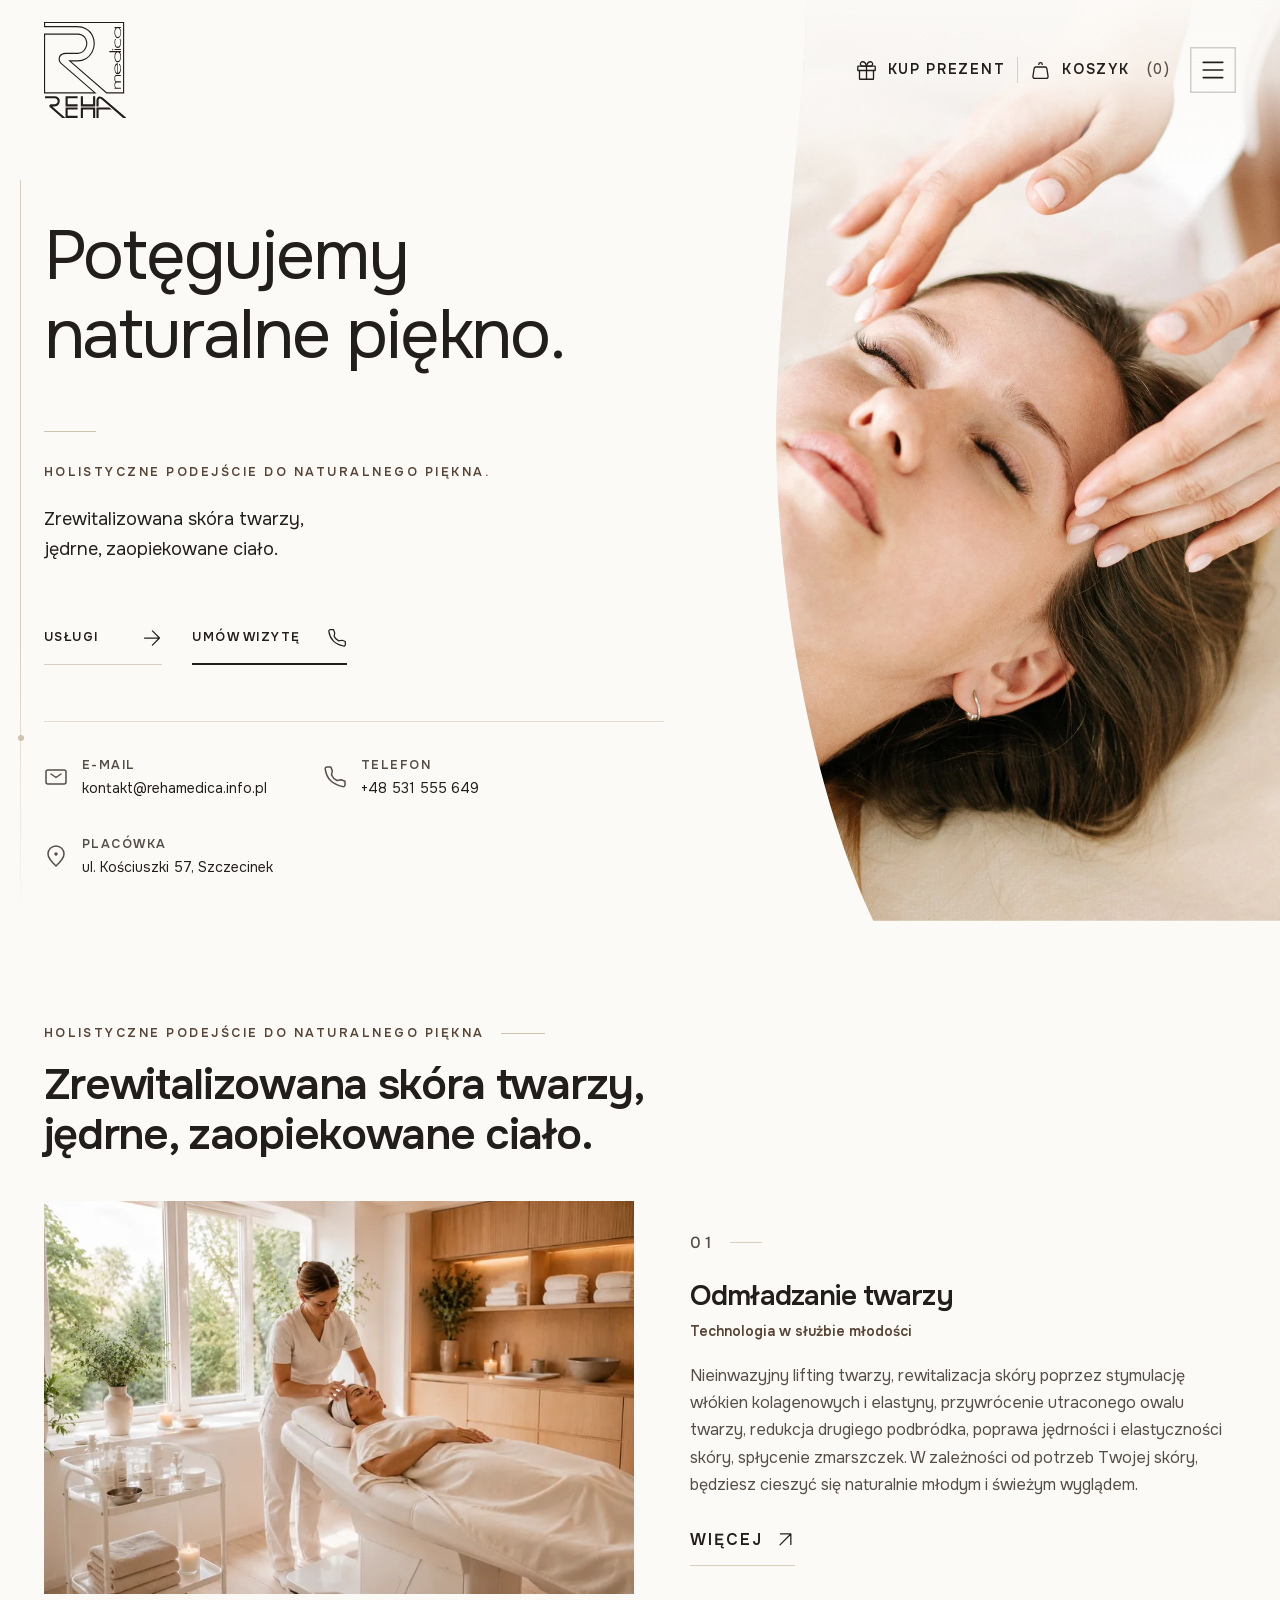
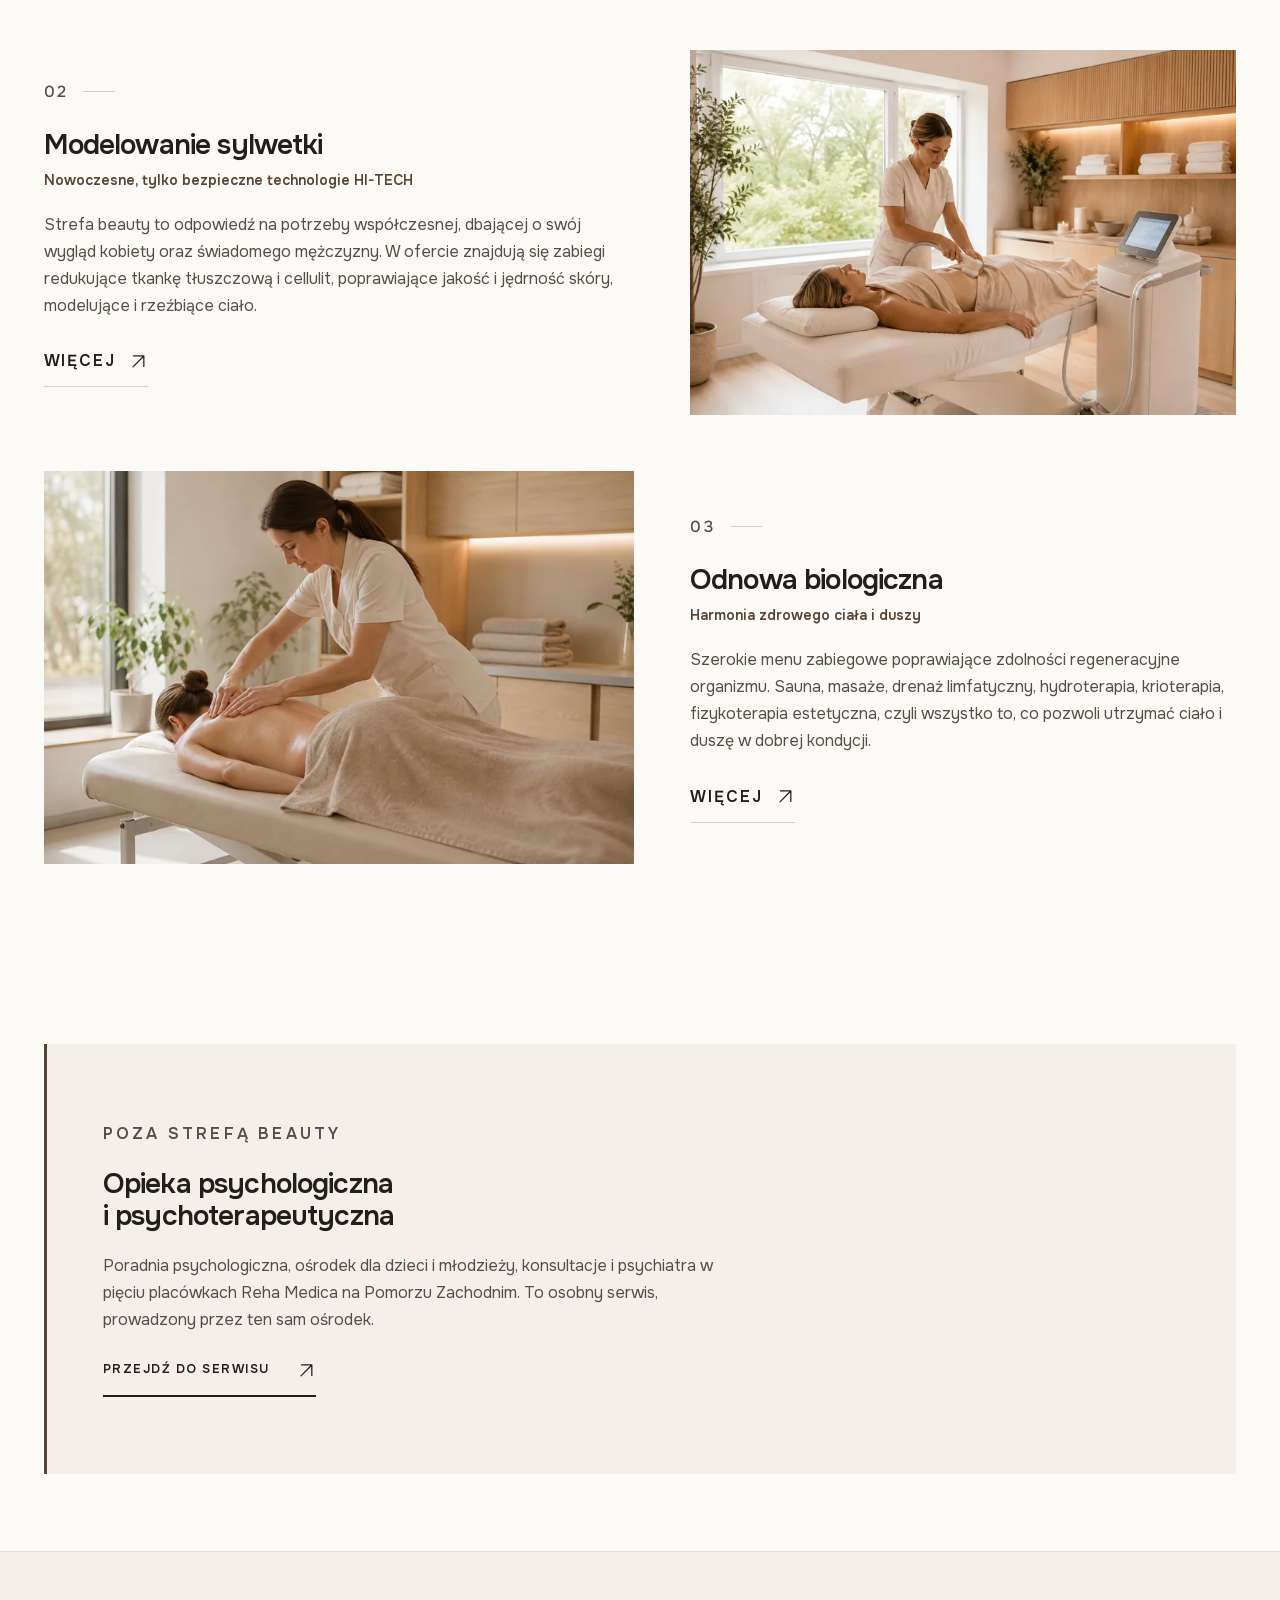
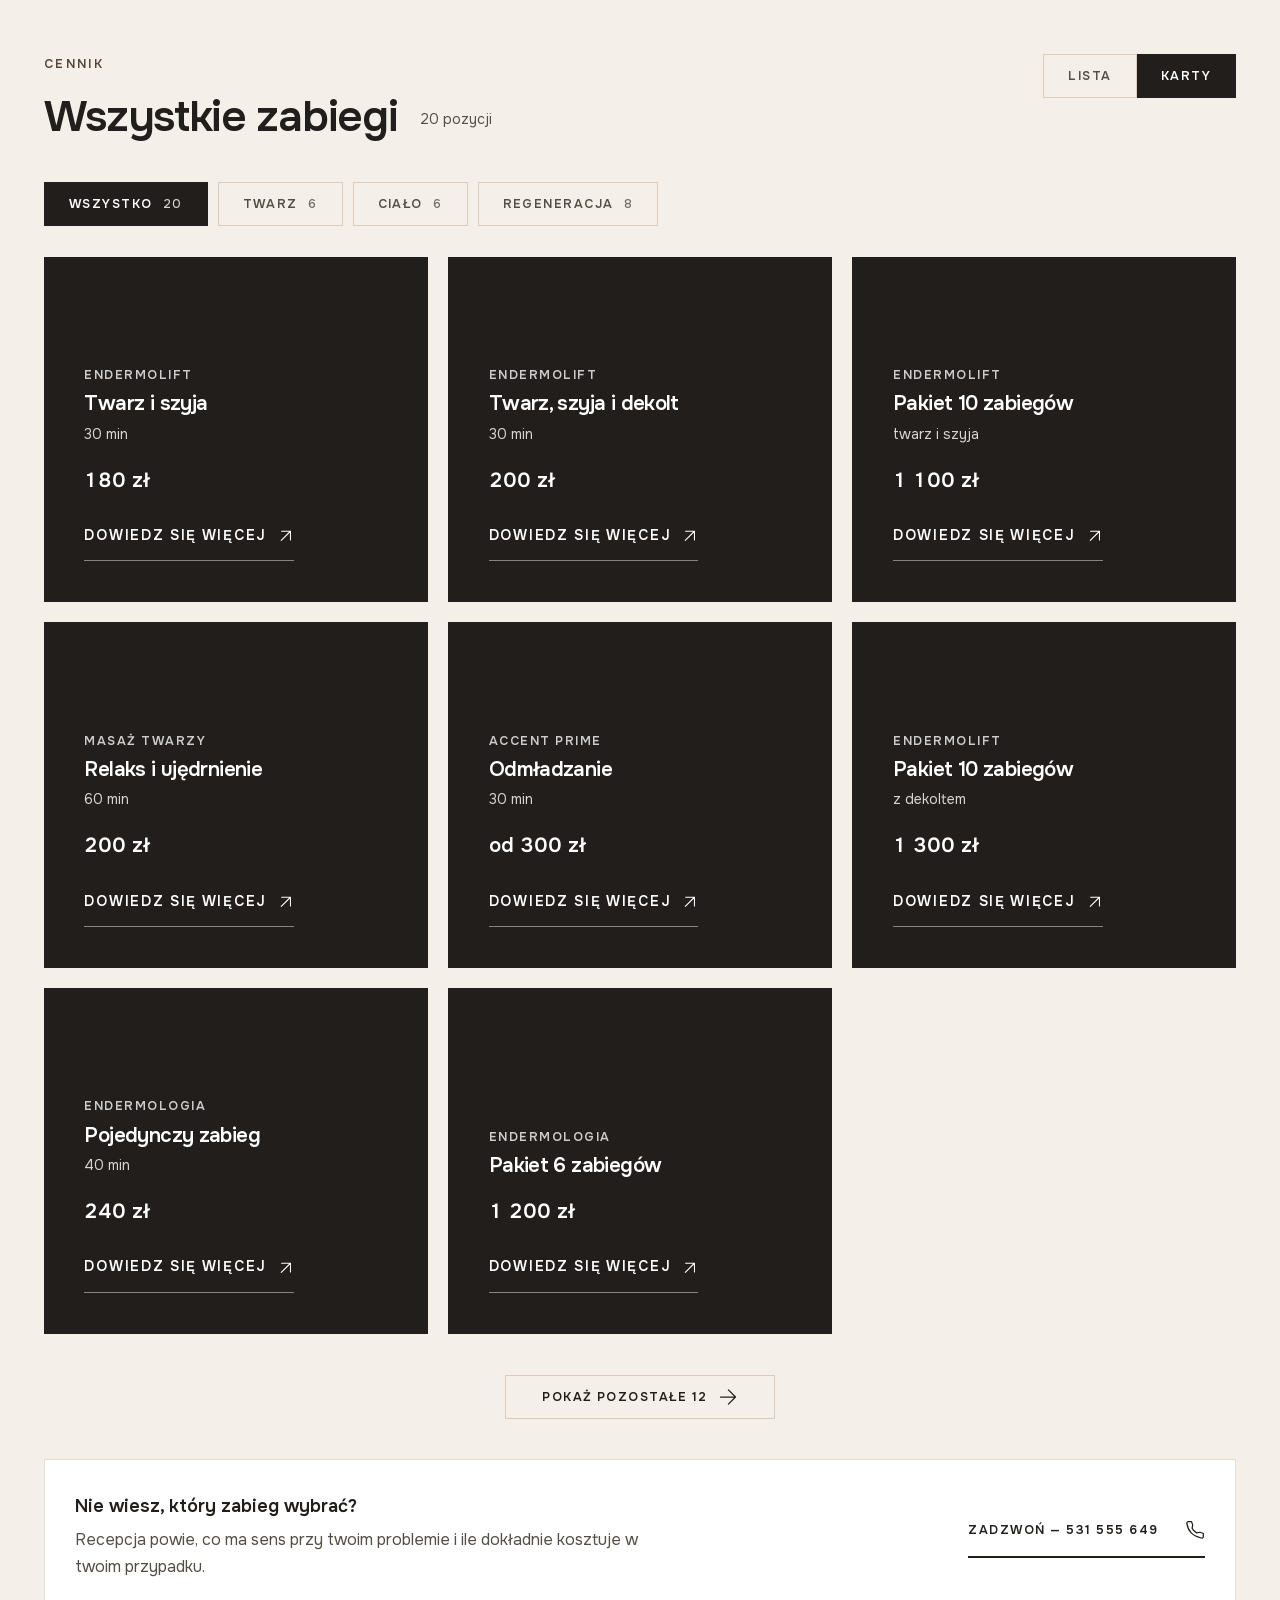
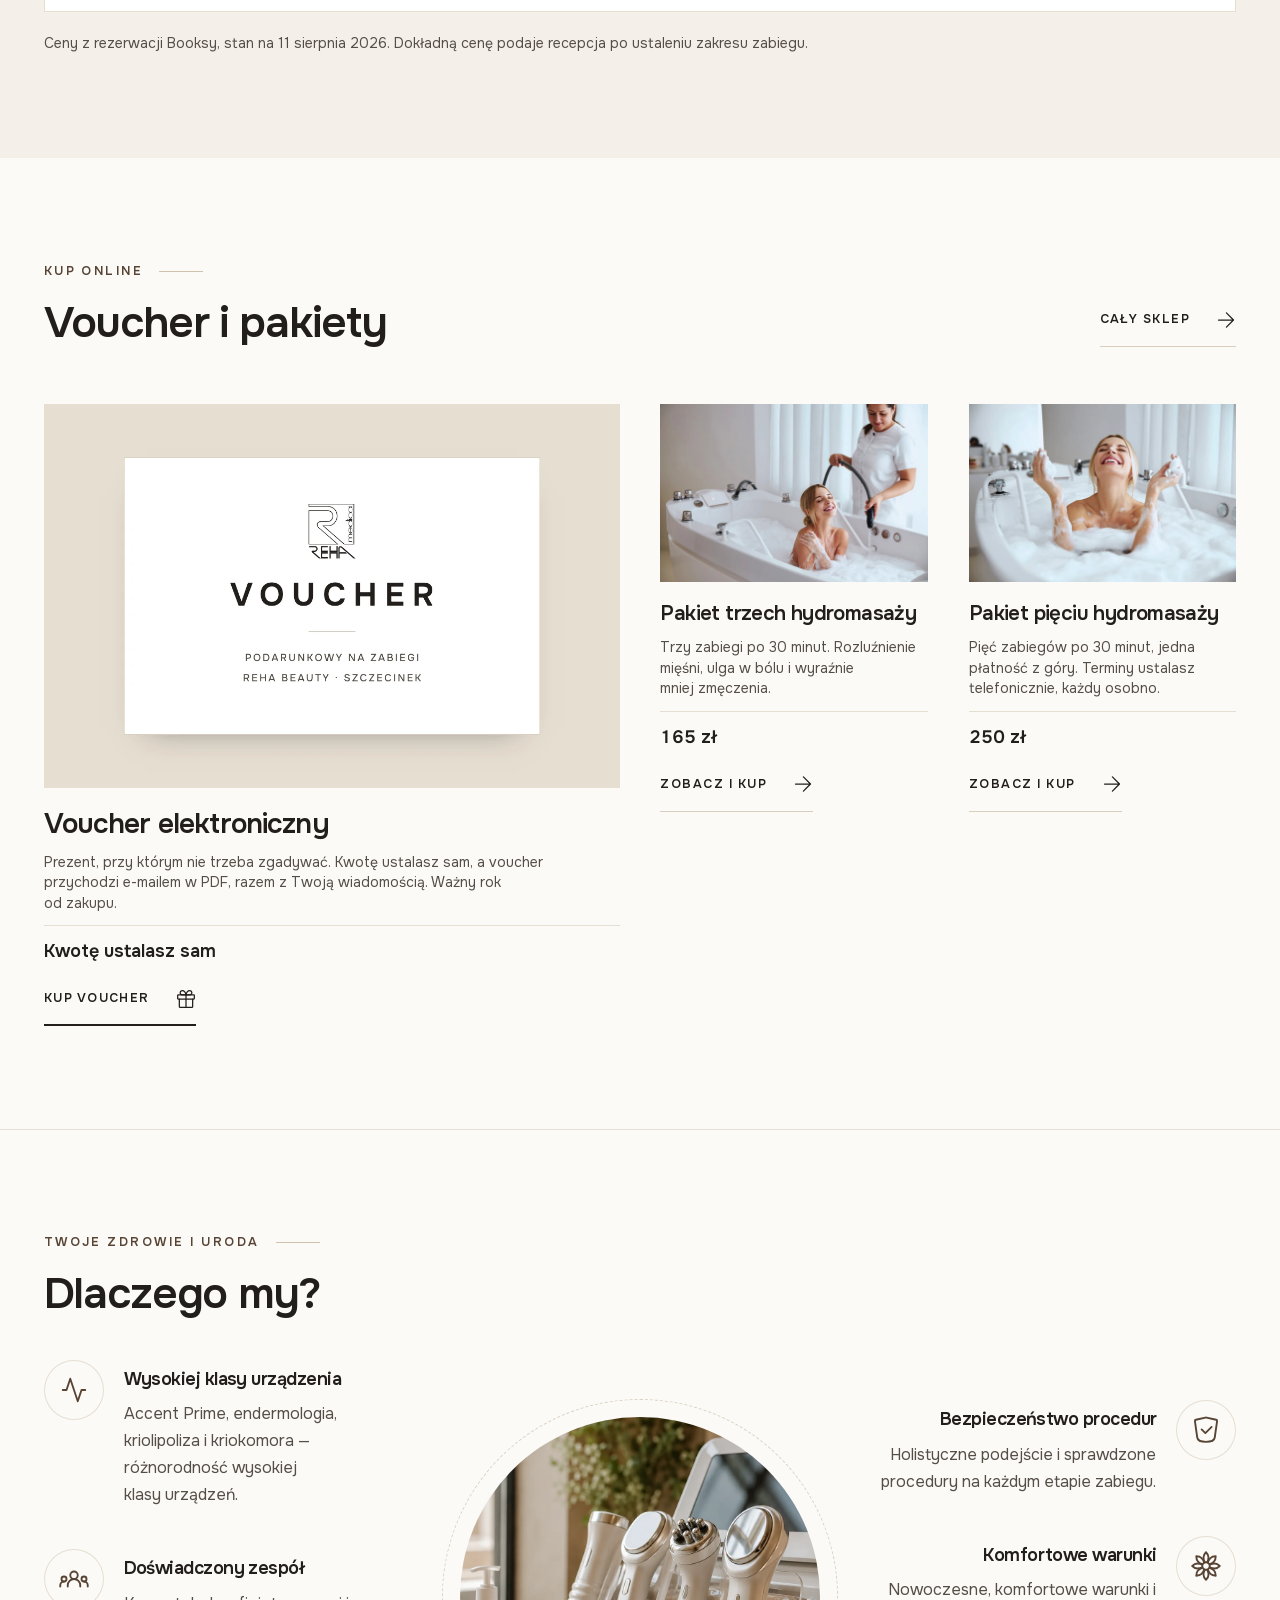
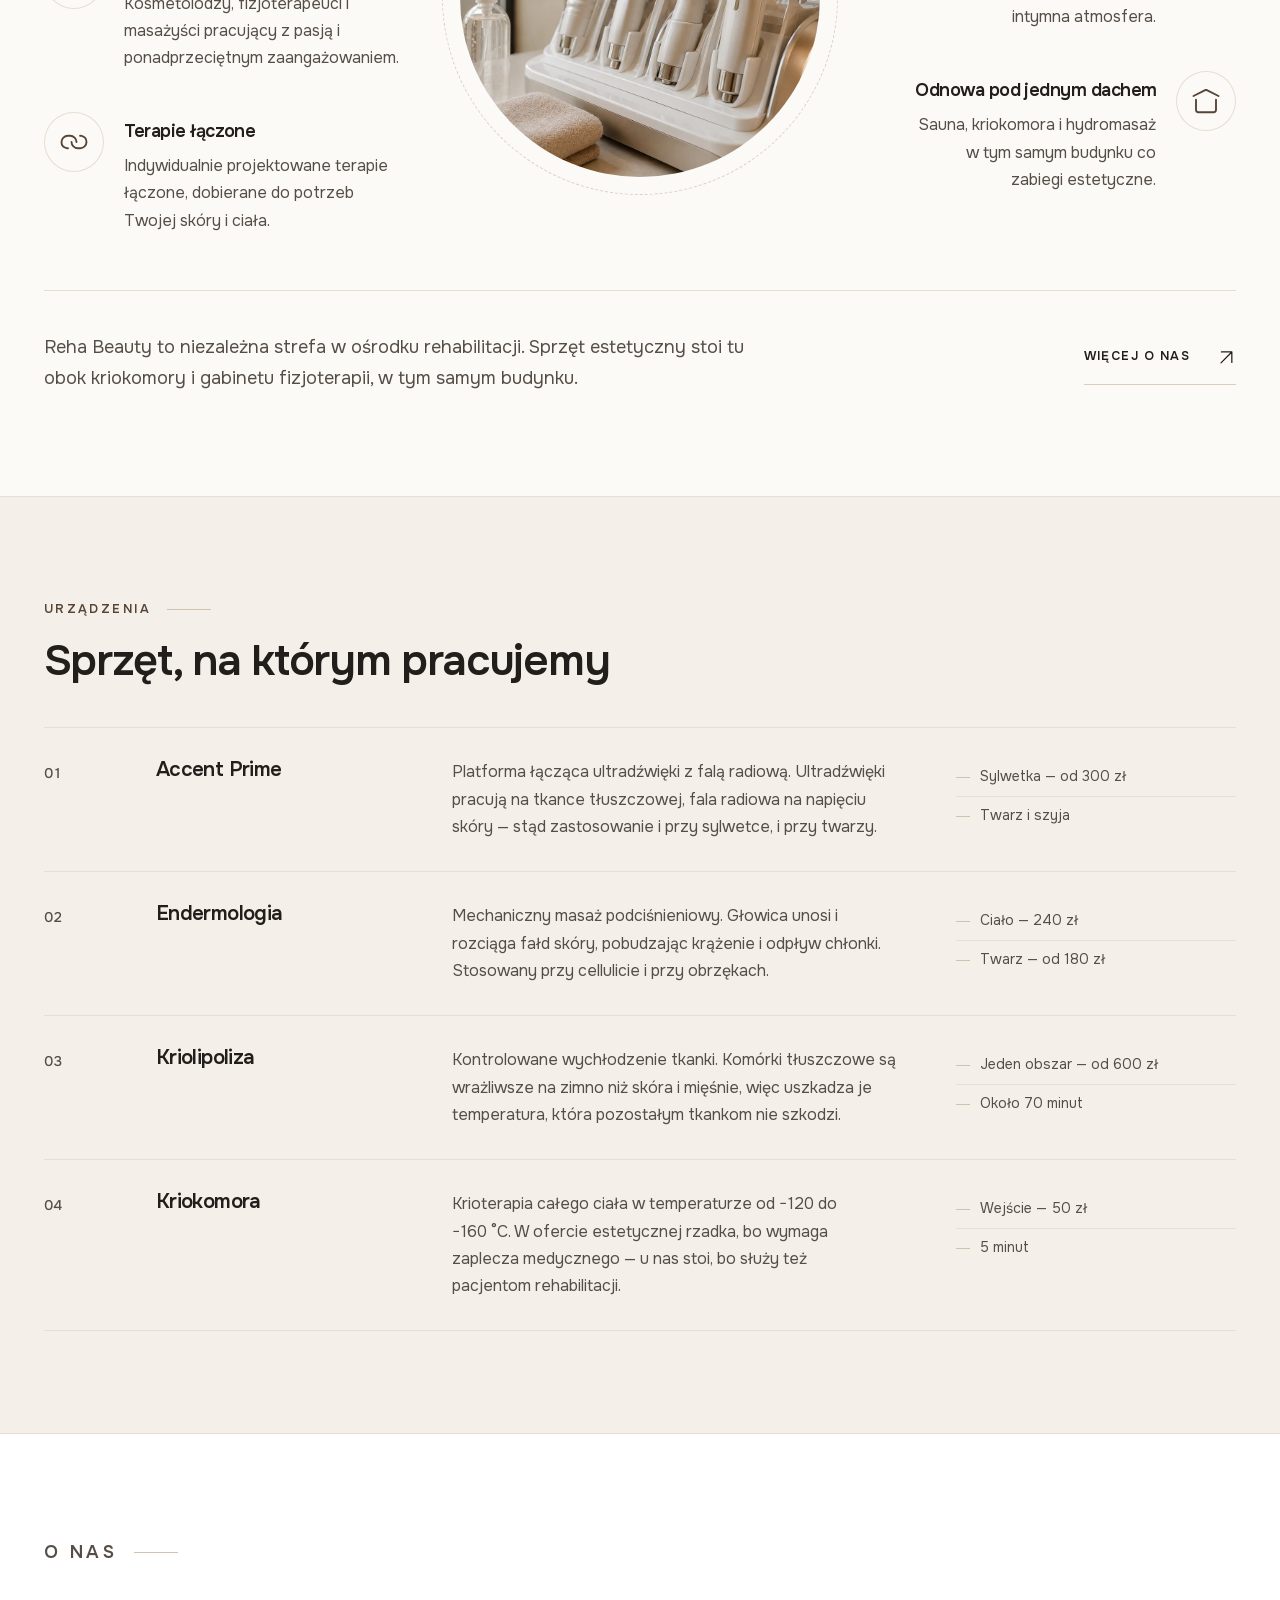
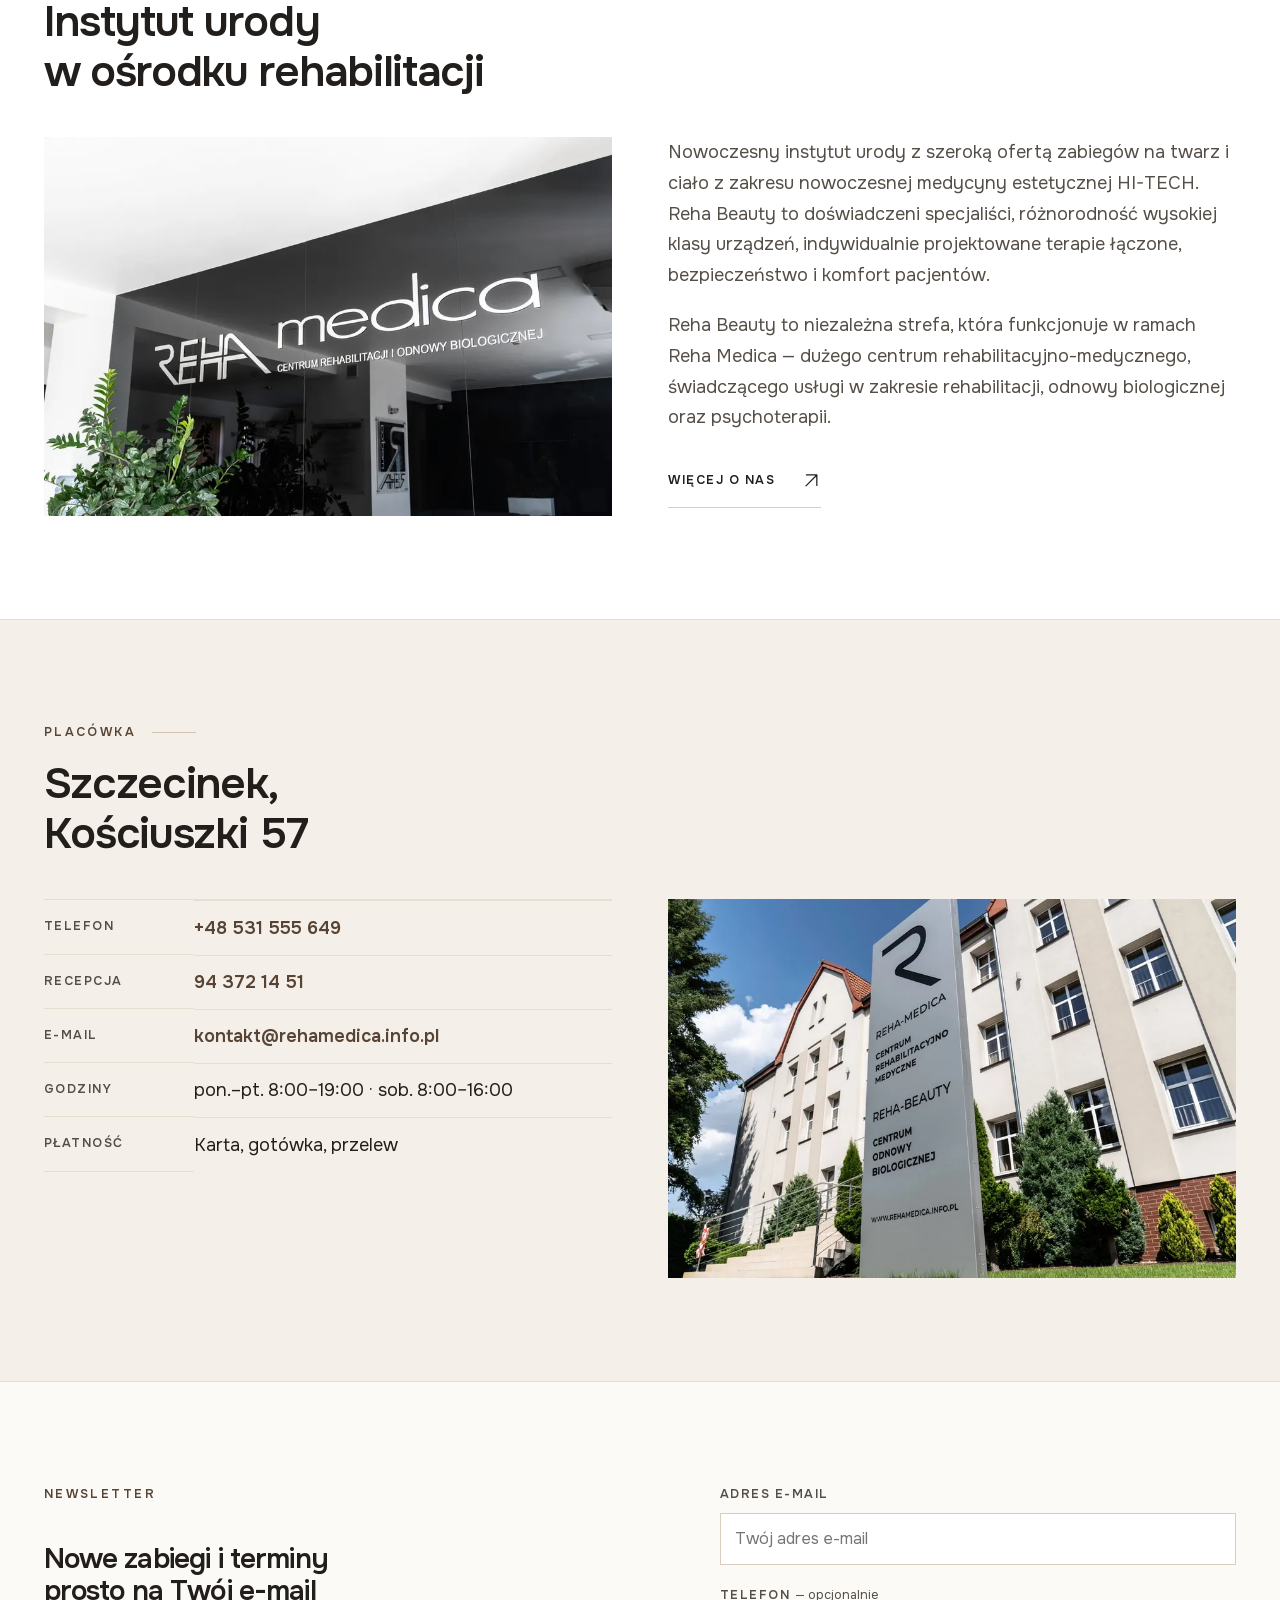
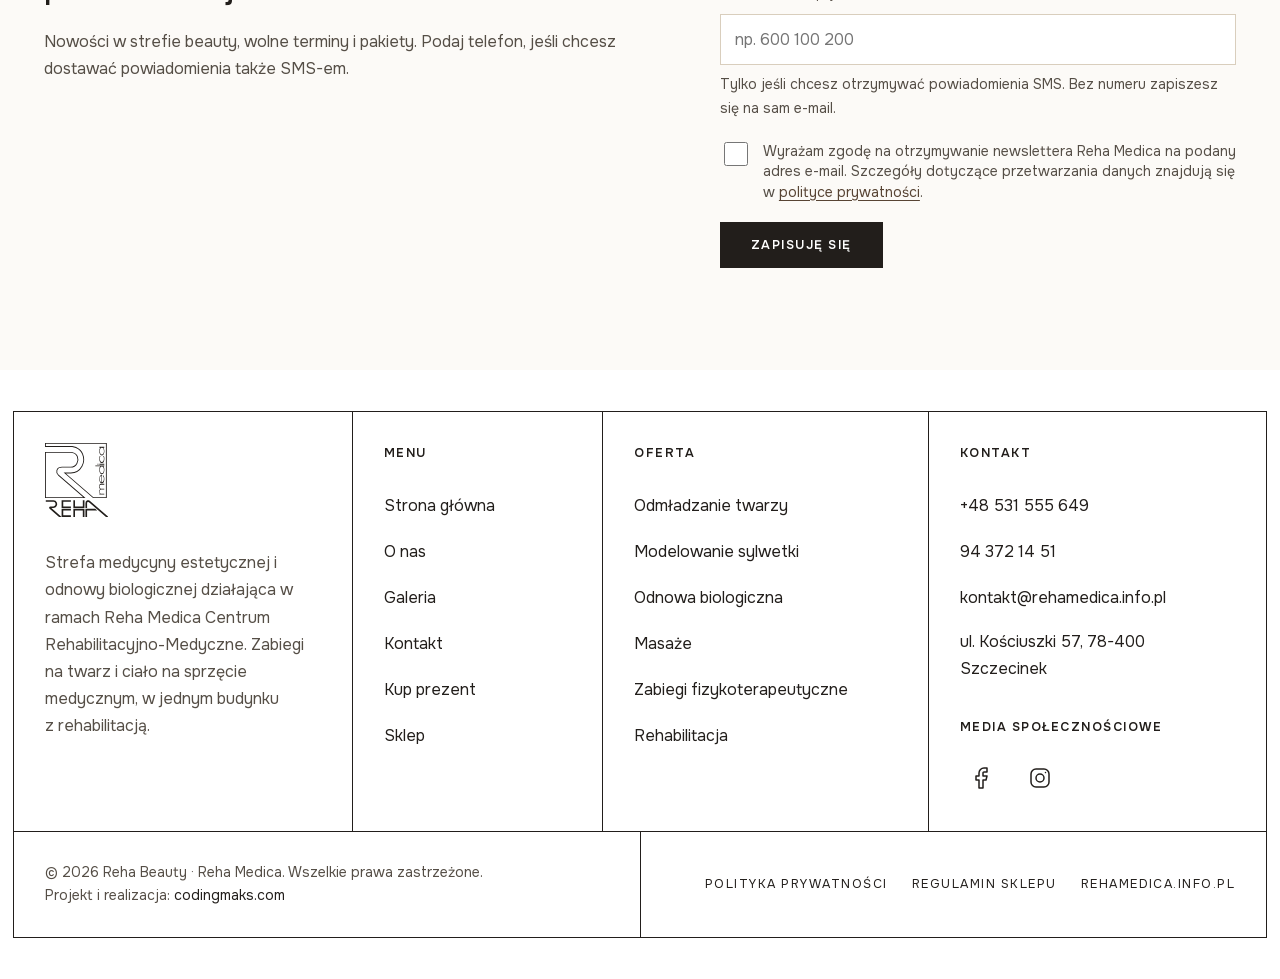
==== commit 75151650: "Sklep w menu, drogowskaz do psychologii, newsletter - "Sklep" dodany do menu na wszystkich stronach " ====
--- a/index.html
+++ b/index.html
@@ -28,7 +28,7 @@
 <link rel="preload" href="assets/fonts/onest-400-lat.woff2" as="font" type="font/woff2" crossorigin>
 <link rel="preload" href="assets/fonts/onest-600-lat.woff2" as="font" type="font/woff2" crossorigin>
 <link rel="stylesheet" href="css/tokeny.css?v=2">
-<link rel="stylesheet" href="css/style.css?v=113">
+<link rel="stylesheet" href="css/style.css?v=115">
 <script>document.documentElement.className+=' js';</script>
 
 <script type="application/ld+json">{"@context":"https://schema.org","@graph":[{"@type":"HealthAndBeautyBusiness","@id":"https://mzabavchukweb.github.io/beauty/#rehabeauty","name":"Reha Beauty","url":"https://mzabavchukweb.github.io/beauty/","logo":"https://mzabavchukweb.github.io/beauty/assets/logo.svg","image":"https://mzabavchukweb.github.io/beauty/assets/img/og-rehabeauty.jpg","description":"Strefa medycyny estetycznej i odnowy biologicznej działająca w ramach Reha Medica Centrum Rehabilitacyjno-Medyczne w Szczecinku.","telephone":"+48531555649","email":"kontakt@rehamedica.info.pl","parentOrganization":{"@type":"MedicalOrganization","name":"Reha Medica Centrum Rehabilitacyjno-Medyczne","url":"https://rehamedica.info.pl/"},"address":{"@type":"PostalAddress","streetAddress":"ul. Kościuszki 57","postalCode":"78-400","addressLocality":"Szczecinek","addressRegion":"zachodniopomorskie","addressCountry":"PL"},"openingHoursSpecification":[{"@type":"OpeningHoursSpecification","dayOfWeek":["Monday","Tuesday","Wednesday","Thursday","Friday"],"opens":"08:00","closes":"19:00"},{"@type":"OpeningHoursSpecification","dayOfWeek":"Saturday","opens":"08:00","closes":"16:00"}],"paymentAccepted":"Karta, gotówka, przelew","currenciesAccepted":"PLN","sameAs":["https://www.facebook.com/rehamedicaszczecinek/","https://www.instagram.com/reha.medica_szczecinek/"]},{"@type":"WebSite","@id":"https://mzabavchukweb.github.io/beauty/#serwis","url":"https://mzabavchukweb.github.io/beauty/","name":"Reha Beauty","inLanguage":"pl-PL","publisher":{"@id":"https://mzabavchukweb.github.io/beauty/#rehabeauty"}},{"@type":"WebPage","@id":"https://mzabavchukweb.github.io/beauty/","url":"https://mzabavchukweb.github.io/beauty/","name":"Reha Beauty Szczecinek","description":"Strefa medycyny estetycznej i odnowy biologicznej w Reha Medica w Szczecinku.","inLanguage":"pl-PL","isPartOf":{"@id":"https://mzabavchukweb.github.io/beauty/#serwis"},"about":{"@id":"https://mzabavchukweb.github.io/beauty/#rehabeauty"},"primaryImageOfPage":"https://mzabavchukweb.github.io/beauty/assets/img/og-rehabeauty.jpg"},{"@type":"BreadcrumbList","itemListElement":[{"@type":"ListItem","position":1,"name":"Reha Beauty","item":"https://mzabavchukweb.github.io/beauty/"}]}]}</script>
@@ -67,7 +67,7 @@
 <!--
   Nagłówek odwzorowuje komplet pozycji z obecnego serwisu:
   Home · O nas (+ Galeria) · Odmładzanie twarzy · Modelowanie sylwetki ·
-  Odnowa biologiczna · Kontakt · Kup prezent · Koszyk,
+  Odnowa biologiczna · Sklep · Kontakt · Kup prezent · Koszyk,
   do tego pasek z mailem, telefonem i profilami społecznościowymi ze strony głównej.
   „O nas" zostaje odnośnikiem — rozwijanie podmenu obsługuje osobny przycisk,
   inaczej na dotyku nie da się wejść na stronę nadrzędną.
@@ -84,6 +84,7 @@
         <li><a href="odmladzanie-twarzy/">Odmładzanie twarzy</a></li>
         <li><a href="modelowanie-sylwetki/">Modelowanie sylwetki</a></li>
         <li><a href="odnowa-biologiczna/">Odnowa biologiczna</a></li>
+        <li><a href="sklep/">Sklep</a></li>
         <li><a href="kontakt/">Kontakt</a></li>
       </ul>
 
@@ -211,6 +212,26 @@
           <span class="fil__w">Więcej<svg class="ic" aria-hidden="true"><use href="#i-strzalka"/></svg></span>
         </div>
       </article>
+    </div>
+  </div>
+</section>
+
+
+<section class="psy">
+  <div class="w">
+    <div class="psy__b rv">
+      <div class="psy__t">
+        <p class="nadtytul">Poza strefą beauty</p>
+        <h2 class="lg">Opieka psychologiczna<br>i psychoterapeutyczna</h2>
+        <p>Poradnia psychologiczna, ośrodek dla dzieci i młodzieży, konsultacje i psychiatra
+           w pięciu placówkach Reha Medica na Pomorzu Zachodnim. To osobny serwis, prowadzony
+           przez ten sam ośrodek.</p>
+        <a class="lnk lnk--mocny" href="https://psychologia.rehamedica.info.pl/"
+           target="_blank" rel="noopener">
+          Przejdź do serwisu<svg class="ic" aria-hidden="true"><use href="#i-strzalka"/></svg>
+          <span class="tylko-cr">(otwiera się w nowej karcie)</span>
+        </a>
+      </div>
     </div>
   </div>
 </section>
@@ -435,6 +456,57 @@
 </section>
 
 </main>
+
+
+<section class="nl" id="newsletter" aria-labelledby="nl-h">
+  <div class="w">
+    <div class="nl__b rv">
+      <div class="nl__t">
+        <p class="nadtytul">Newsletter</p>
+        <h2 class="lg" id="nl-h">Nowe zabiegi i terminy<br>prosto na Twój e-mail</h2>
+        <p class="nl__lead">Nowości w strefie beauty, wolne terminy i pakiety. Podaj telefon,
+          jeśli chcesz dostawać powiadomienia także SMS-em.</p>
+      </div>
+
+      <form class="nl__f" id="newsletter-form" novalidate
+            data-endpoint="https://rehamedica.info.pl/panel/api/subscribe.php">
+        <!-- Panel rozdziela zapisy po nagłówku Origin; `site` jest zapasem dla żądań
+             bez Origin. Bez tego zgody z Reha Beauty wpadłyby do jednej listy razem
+             z rehabilitacją, a zgoda podpisana tutaj dotyczy strefy beauty. -->
+        <input type="hidden" name="site" value="rehabeauty">
+
+        <div class="nl__p">
+          <label for="nl-email">Adres e-mail</label>
+          <input id="nl-email" name="email" type="email" placeholder="Twój adres e-mail"
+                 autocomplete="email" required>
+        </div>
+
+        <div class="nl__p">
+          <label for="nl-tel">Telefon <span class="nl__opc">— opcjonalnie</span></label>
+          <input id="nl-tel" name="tel" type="tel" inputmode="tel" placeholder="np. 600 100 200"
+                 autocomplete="tel" aria-describedby="nl-tel-podp">
+          <p class="nl__podp" id="nl-tel-podp">Tylko jeśli chcesz otrzymywać powiadomienia SMS.
+            Bez numeru zapiszesz się na sam e-mail.</p>
+        </div>
+
+        <label class="nl__z">
+          <input type="checkbox" name="consent" required>
+          <span>Wyrażam zgodę na otrzymywanie newslettera Reha Medica na podany adres e-mail.
+            Szczegóły dotyczące przetwarzania danych znajdują się w
+            <a href="polityka-prywatnosci/">polityce prywatności</a>.</span>
+        </label>
+
+        <label class="nl__z" data-sms-consent hidden>
+          <input type="checkbox" name="consent-sms">
+          <span>Wyrażam zgodę na otrzymywanie powiadomień SMS na podany numer telefonu.</span>
+        </label>
+
+        <button class="nl__w" type="submit">Zapisuję się</button>
+        <p class="nl__k" data-nl-note hidden></p>
+      </form>
+    </div>
+  </div>
+</section>
 
 <footer class="stopka">
   <div class="w">
@@ -507,6 +579,6 @@
   </button>
 </footer>
 
-<script src="js/main.js?v=113"></script>
+<script src="js/main.js?v=115"></script>
 </body>
 </html>
--- a/css/style.css
+++ b/css/style.css
@@ -812,6 +812,78 @@
   font-weight:600;color:var(--akc);white-space:nowrap}
 .cena--brak li b{color:var(--ink-2);font-weight:500}
 
+/* ── DROGOWSKAZ DO SERWISU PSYCHOLOGICZNEGO ──────────────────
+   Osobny serwis, nie kolejny obszar oferty — dlatego wygląda inaczej niż
+   kafle zabiegowe: bez numeru, bez zdjęcia, na wyraźnie innym tle. Ktoś,
+   kto tu trafi, ma od razu widzieć, że wychodzi poza strefę beauty. */
+.psy{padding-block:var(--s7)}
+.psy__b{background:var(--ciel-2);border-left:3px solid var(--akc);
+  padding:var(--s6) var(--s6) var(--s6) var(--s5)}
+.psy__t{max-width:64ch;display:flex;flex-direction:column;gap:var(--s3);align-items:flex-start}
+.psy__t h2{font-size:var(--t6)}
+.psy__t p{font-size:var(--t3);line-height:var(--lh3);color:var(--ink-2);margin:0;max-width:var(--miara)}
+
+@media(min-width:1000px){
+  .psy__b{padding:var(--s7) var(--s8) var(--s7) var(--s6)}
+}
+
+/* ── NEWSLETTER ──────────────────────────────────────────────
+   Formularz odwzorowany z pozostałych dwóch serwisów Reha Medica: ten sam
+   adres docelowy, te same nazwy pól, ta sama zasada zgody na SMS. */
+.nl{padding-block:var(--s8);background:var(--ciel-1);border-top:1px solid var(--linia)}
+.nl__b{display:grid;gap:var(--s6);align-items:start}
+.nl__t{display:flex;flex-direction:column;gap:var(--s3)}
+.nl__t h2{font-size:var(--t6)}
+.nl__lead{font-size:var(--t3);line-height:var(--lh3);color:var(--ink-2);
+  margin:0;max-width:var(--miara)}
+
+@media(min-width:1000px){
+  .nl__b{grid-template-columns:minmax(0,1fr) minmax(380px,.9fr);gap:var(--s8)}
+}
+
+.nl__f{display:flex;flex-direction:column;gap:var(--s3)}
+.nl__p{display:flex;flex-direction:column;gap:8px}
+.nl__p label{font-size:var(--t1);font-weight:600;letter-spacing:var(--ls-w);
+  text-transform:uppercase;color:var(--ink-2)}
+.nl__opc{font-weight:400;text-transform:none;letter-spacing:0}
+.nl__p input{width:100%;min-height:var(--cel);padding:13px 14px;
+  border:1px solid var(--linia-m);border-radius:0;background:var(--biel);
+  color:var(--ink);font-family:inherit;font-size:var(--t3);line-height:var(--lh2)}
+.nl__p input:focus-visible{outline:2px solid var(--akc);outline-offset:2px}
+.nl__podp{margin:0;font-size:var(--t2);color:var(--ink-2)}
+
+/* Pole wyboru zostaje natywne — własne zastępniki bywają niefokusowalne,
+   a wtedy zgoda przechodzi walidację i przepada po stronie serwera. */
+.nl__z{display:flex;gap:12px;align-items:flex-start;cursor:pointer}
+.nl__z[hidden]{display:none}
+.nl__z input{flex:none;width:24px;height:24px;margin-top:1px;accent-color:var(--akc)}
+.nl__z span{font-size:var(--t2);line-height:var(--lh2);color:var(--ink-2)}
+.nl__z a{color:var(--akc);text-decoration:underline;text-underline-offset:3px}
+
+.nl__w{align-self:flex-start;min-height:var(--cel);padding:14px 30px;
+  border:1px solid var(--ink);background:var(--ink);color:var(--biel);
+  font-family:Onest,"Onest zapas",system-ui,sans-serif;font-size:var(--t1);
+  font-weight:600;letter-spacing:var(--ls-w);text-transform:uppercase;cursor:pointer;
+  transition:background .2s var(--ease),border-color .2s var(--ease)}
+.nl__w:hover{background:var(--akc);border-color:var(--akc)}
+.nl__w:active{transform:translateY(1px)}
+.nl__w:disabled{background:var(--ciel-4);border-color:var(--ciel-4);
+  color:var(--ink-2);cursor:progress}
+
+.nl__k{margin:0;font-size:var(--t2);color:var(--ink-2)}
+.nl__k--blad{color:#9d3b2f}
+
+.nl__ok{display:flex;flex-direction:column;gap:var(--s2);align-items:flex-start;
+  padding:var(--s5) 0}
+.nl__ok-i{width:38px;height:38px;color:var(--akc);stroke-width:1.6}
+.nl__ok-h{margin:0;font-size:var(--t5);font-weight:600;color:var(--ink);
+  letter-spacing:var(--ls-t)}
+.nl__ok-t{margin:0;font-size:var(--t3);color:var(--ink-2)}
+
+@media(max-width:560px){
+  .nl__w{width:100%;align-self:stretch}
+}
+
 /* ── SKLEP NA STRONIE GŁÓWNEJ ────────────────────────────────
    Trzy pozycje do kupienia od ręki. Voucher dostaje szerszą kartę,
    bo jest jedyną pozycją kupowaną w prezencie — pakiety wybiera się
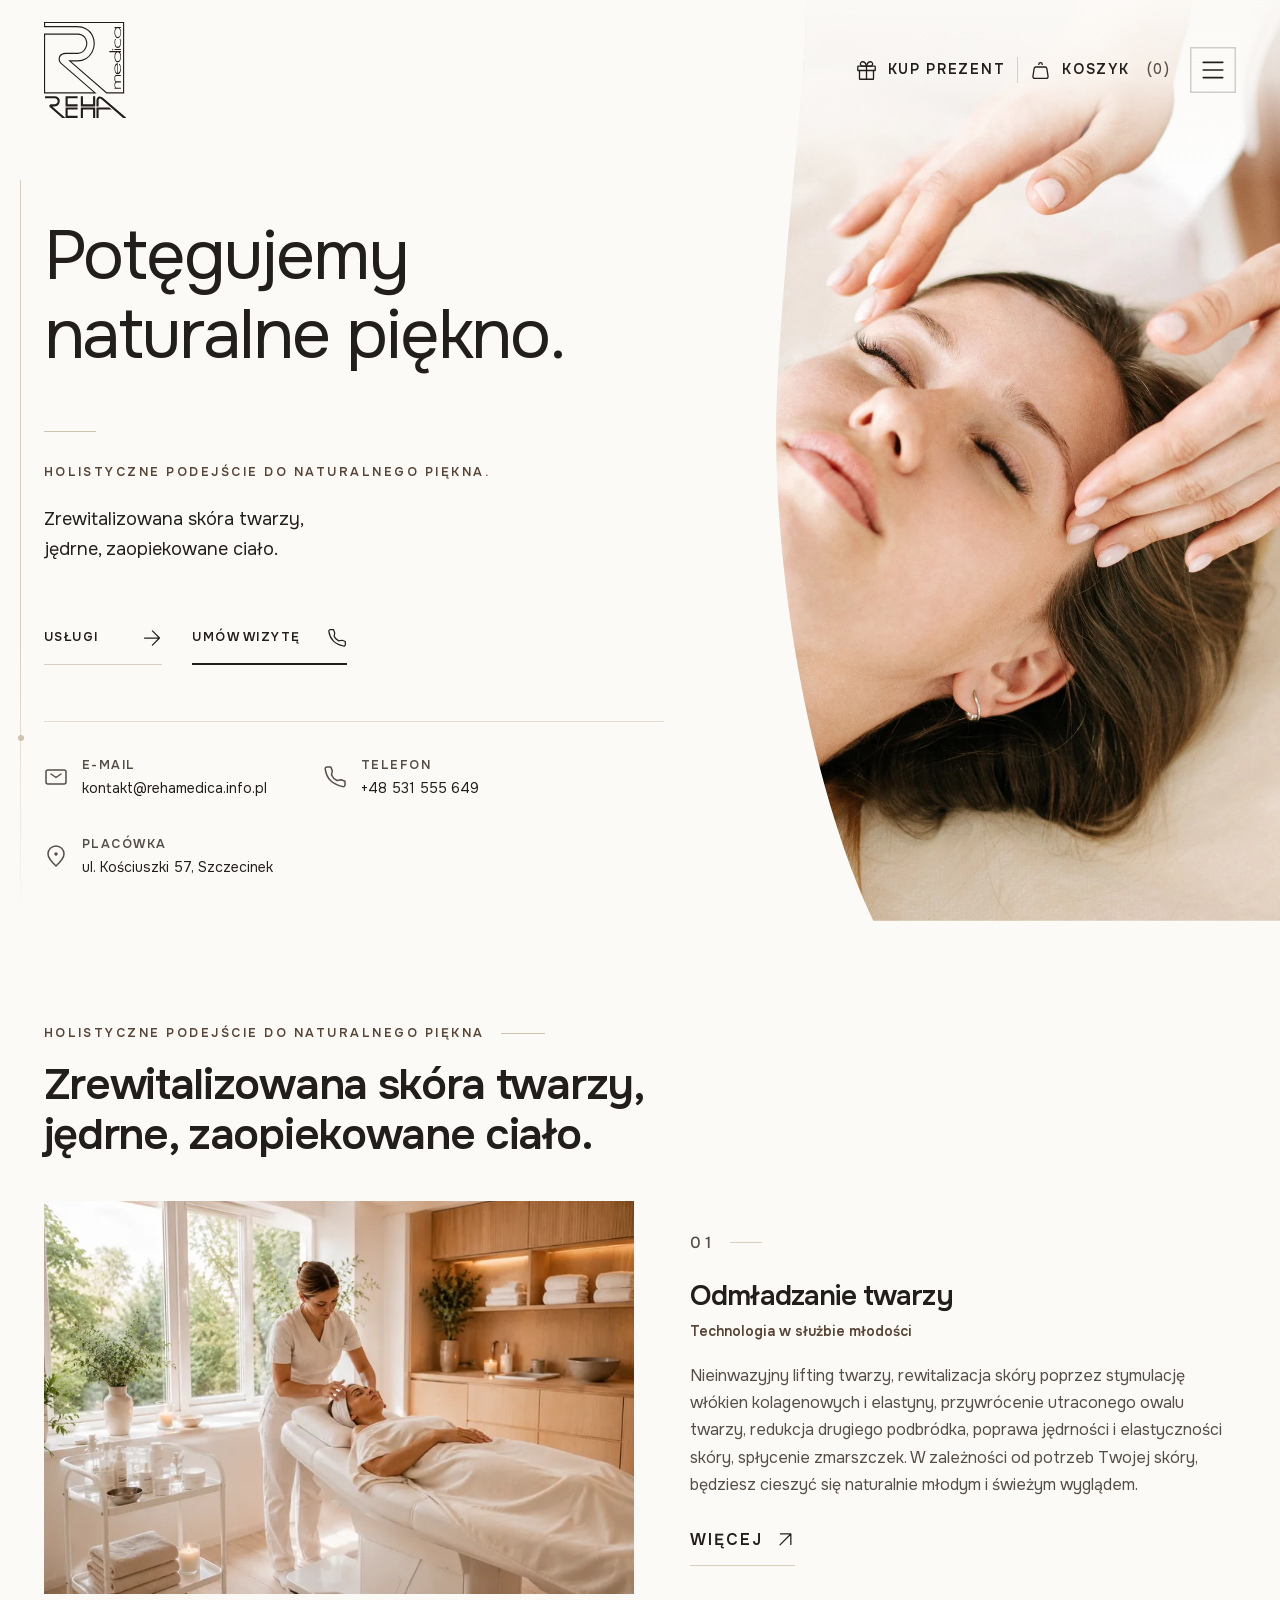
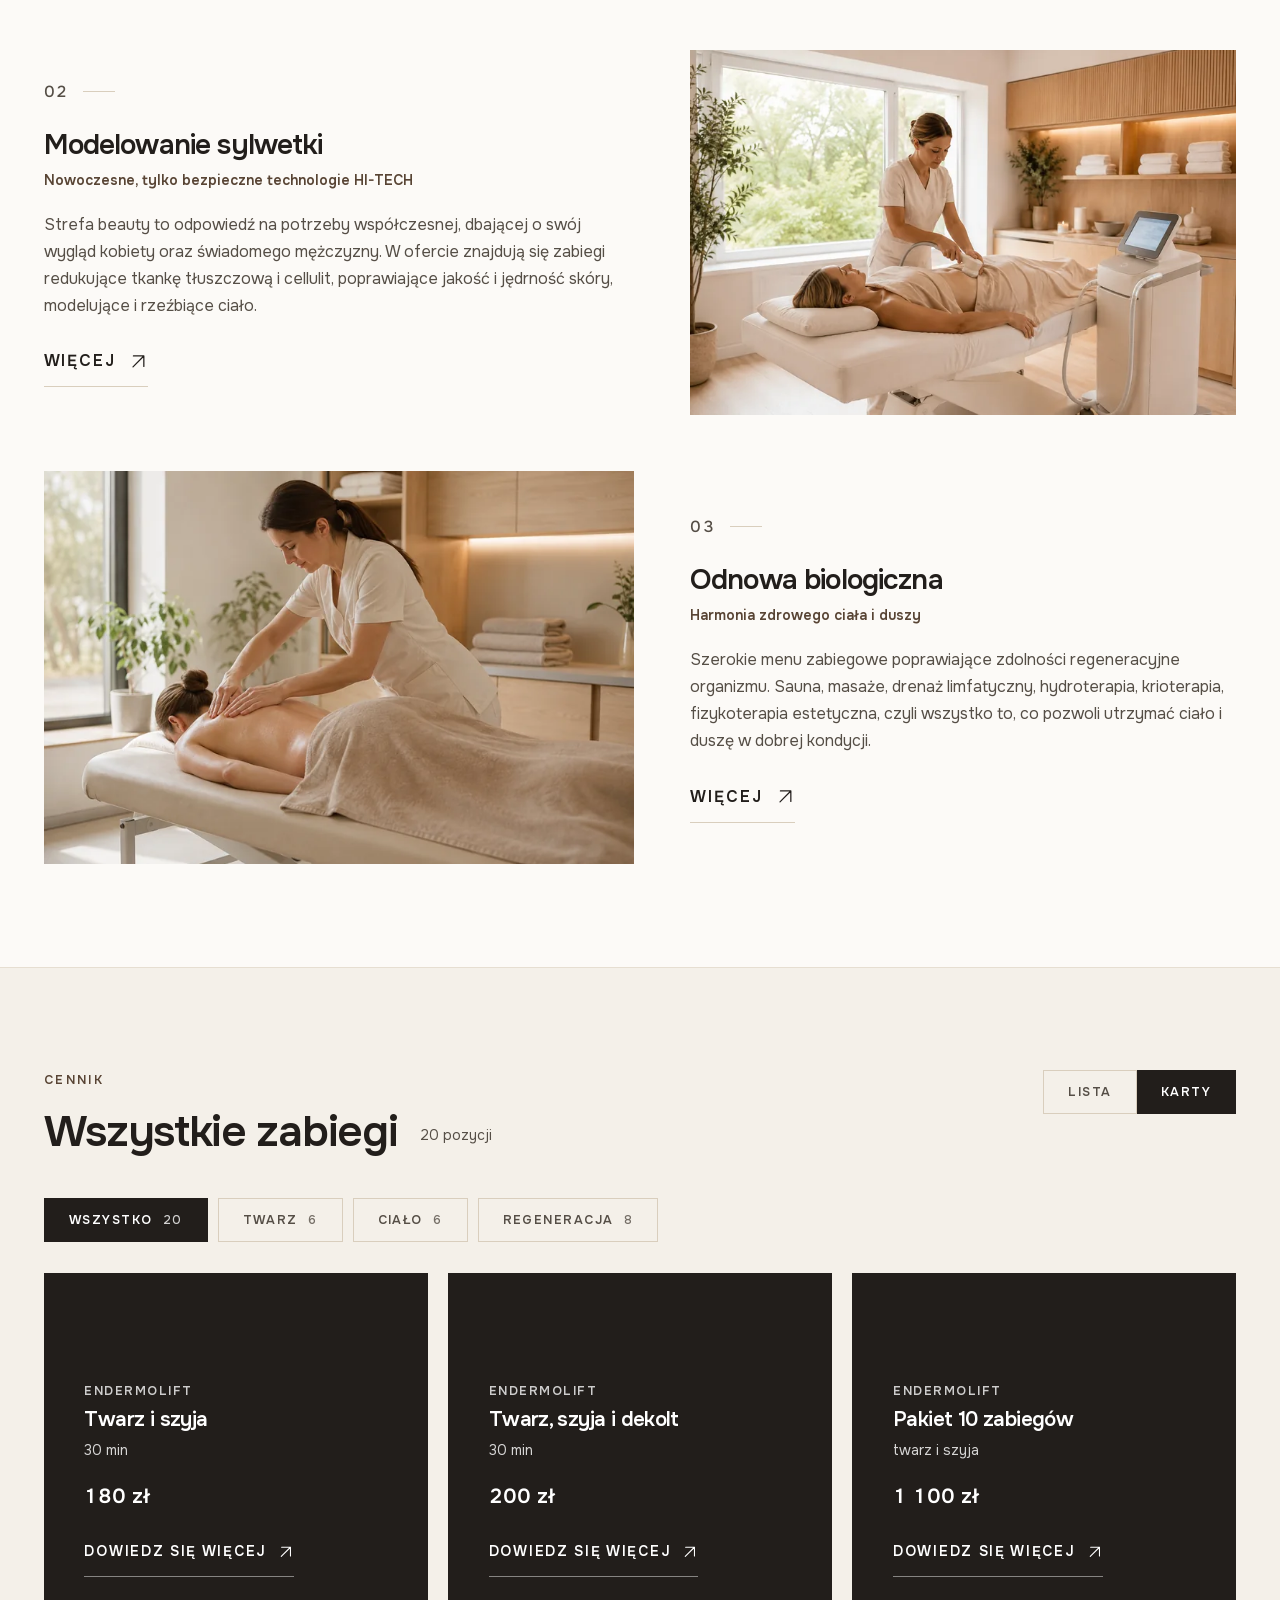
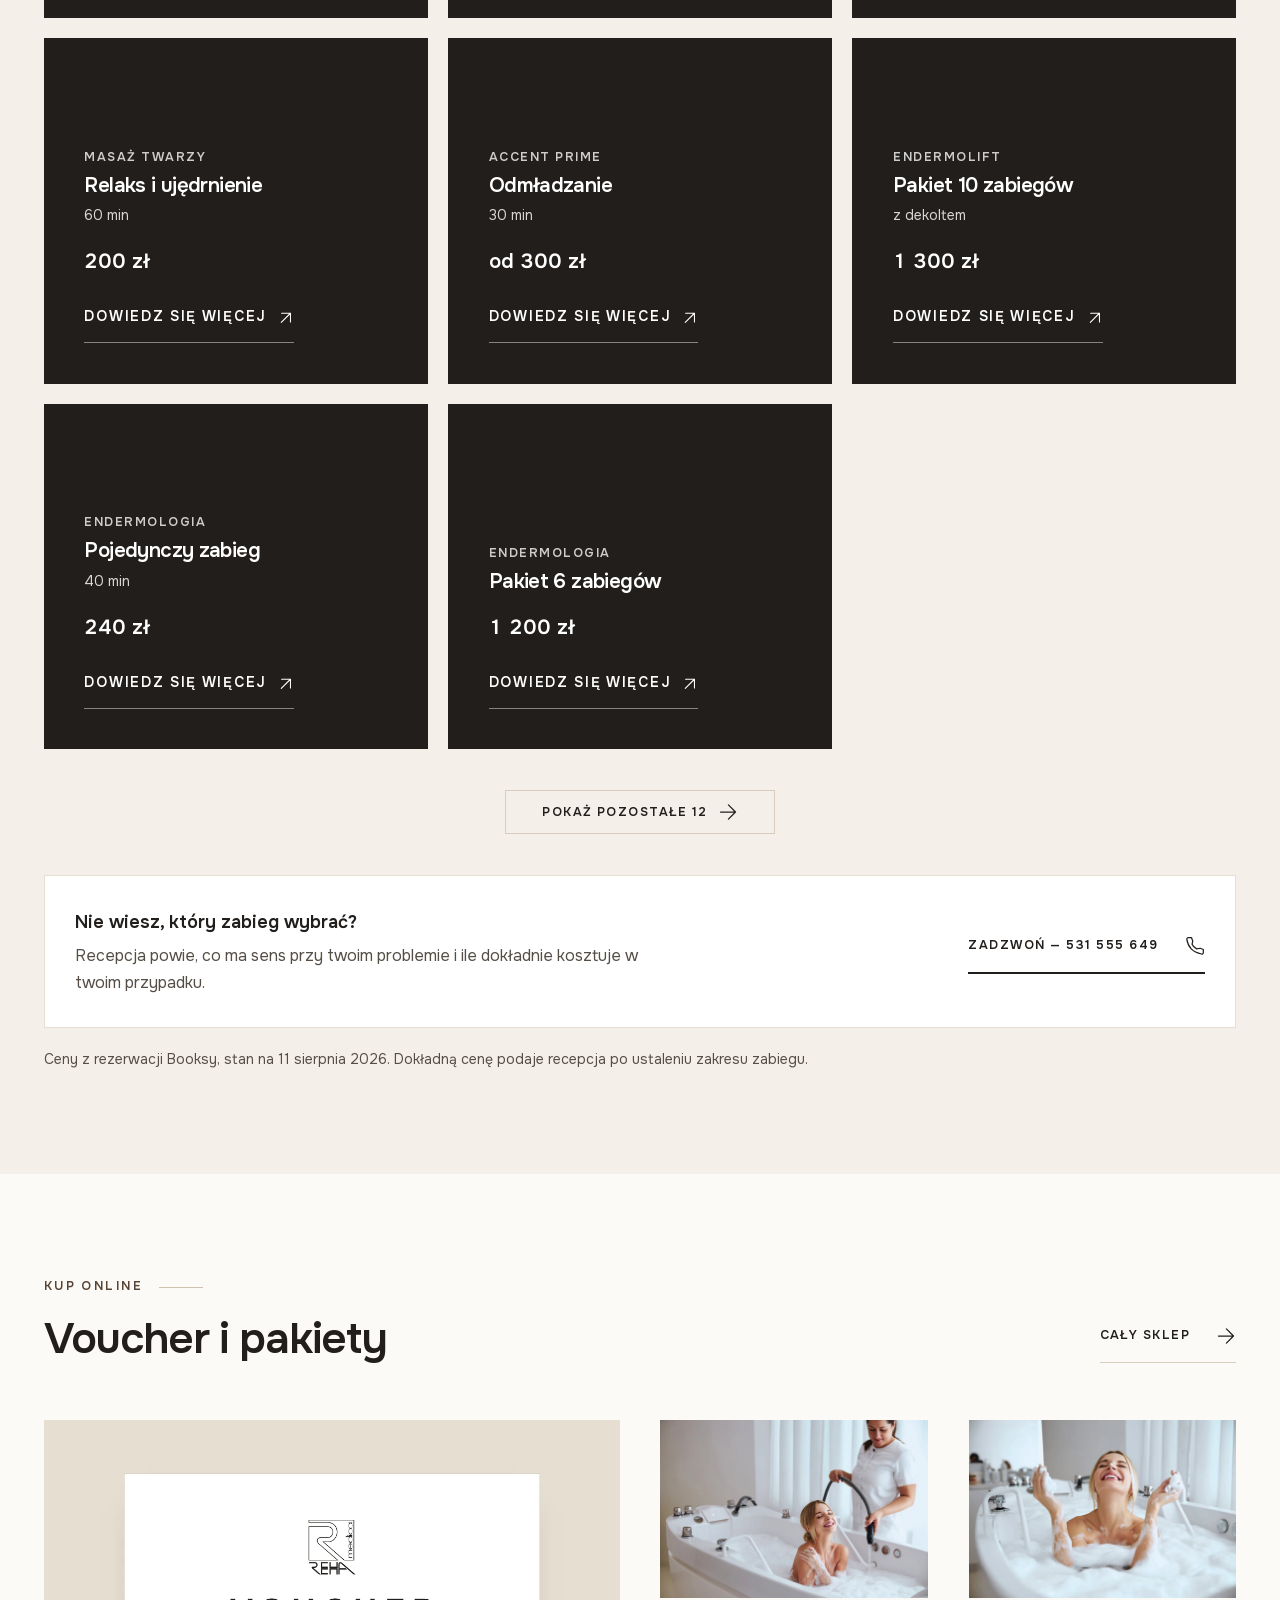
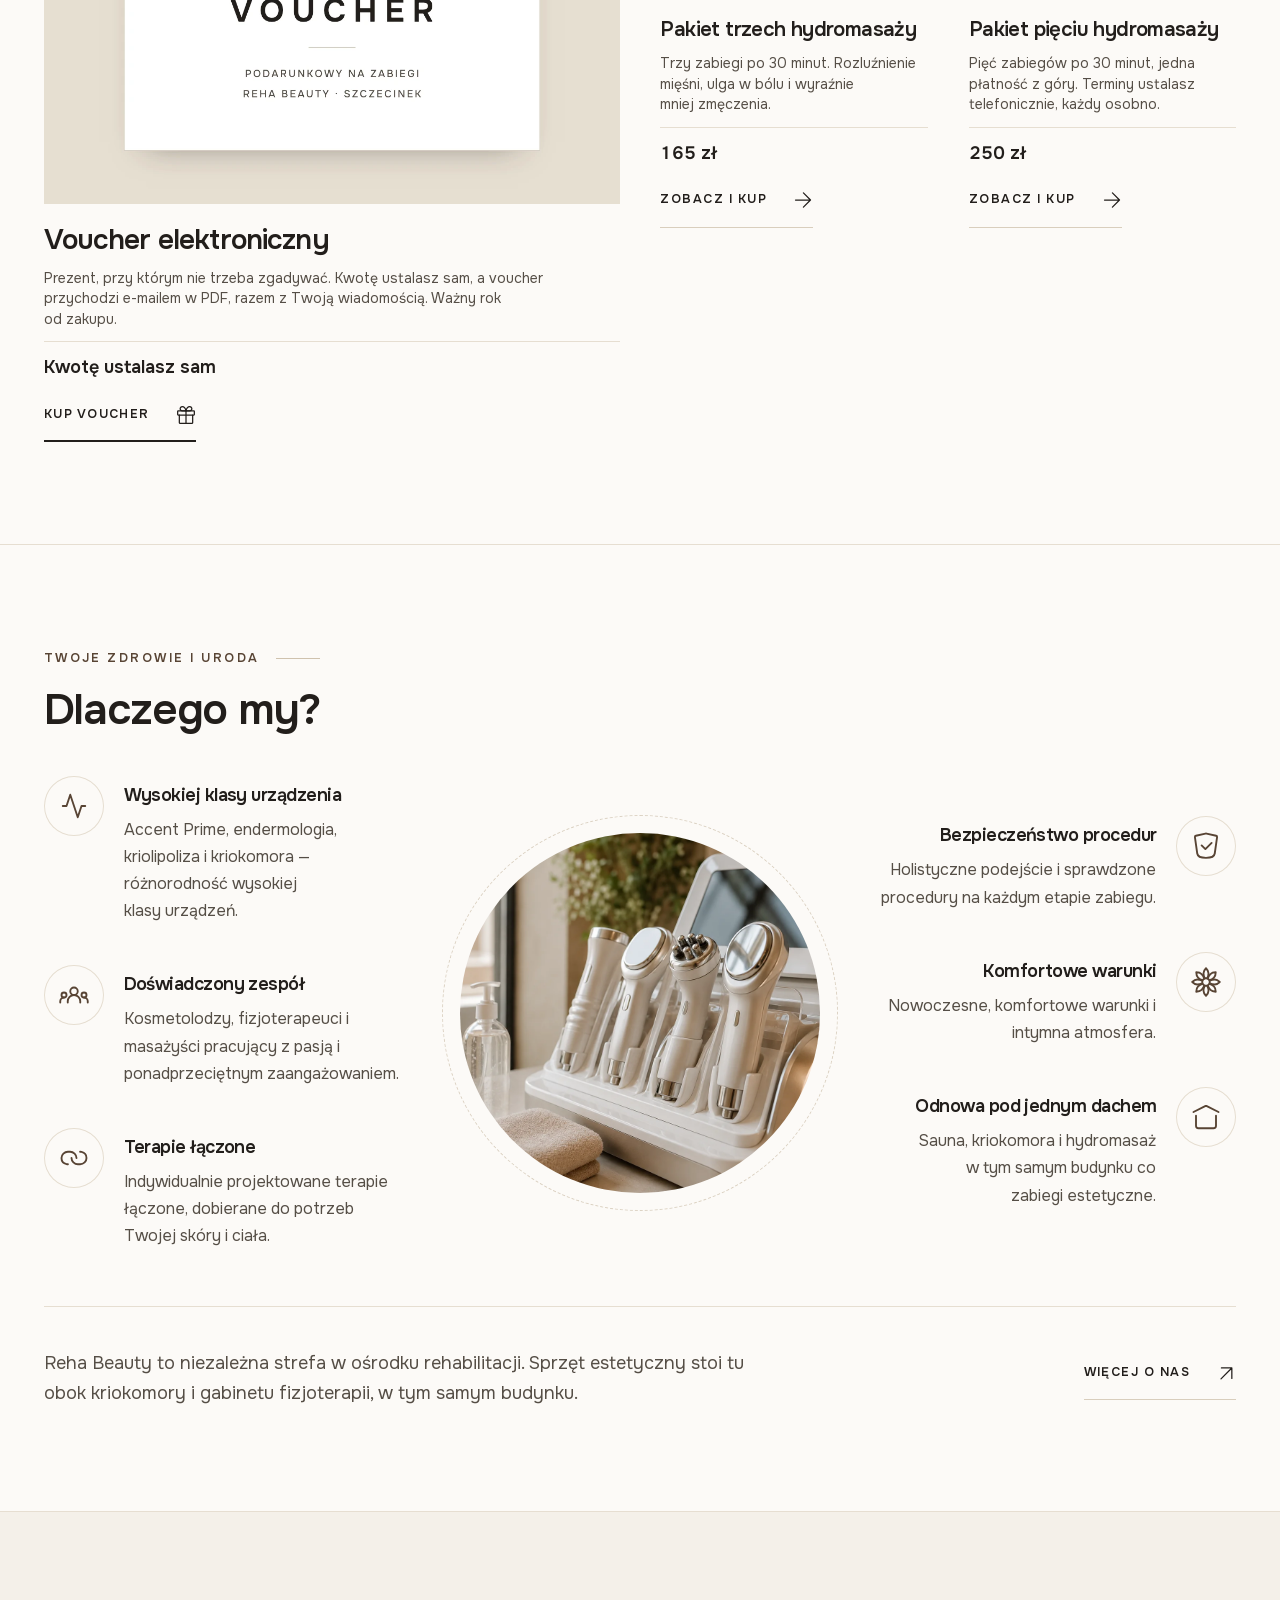
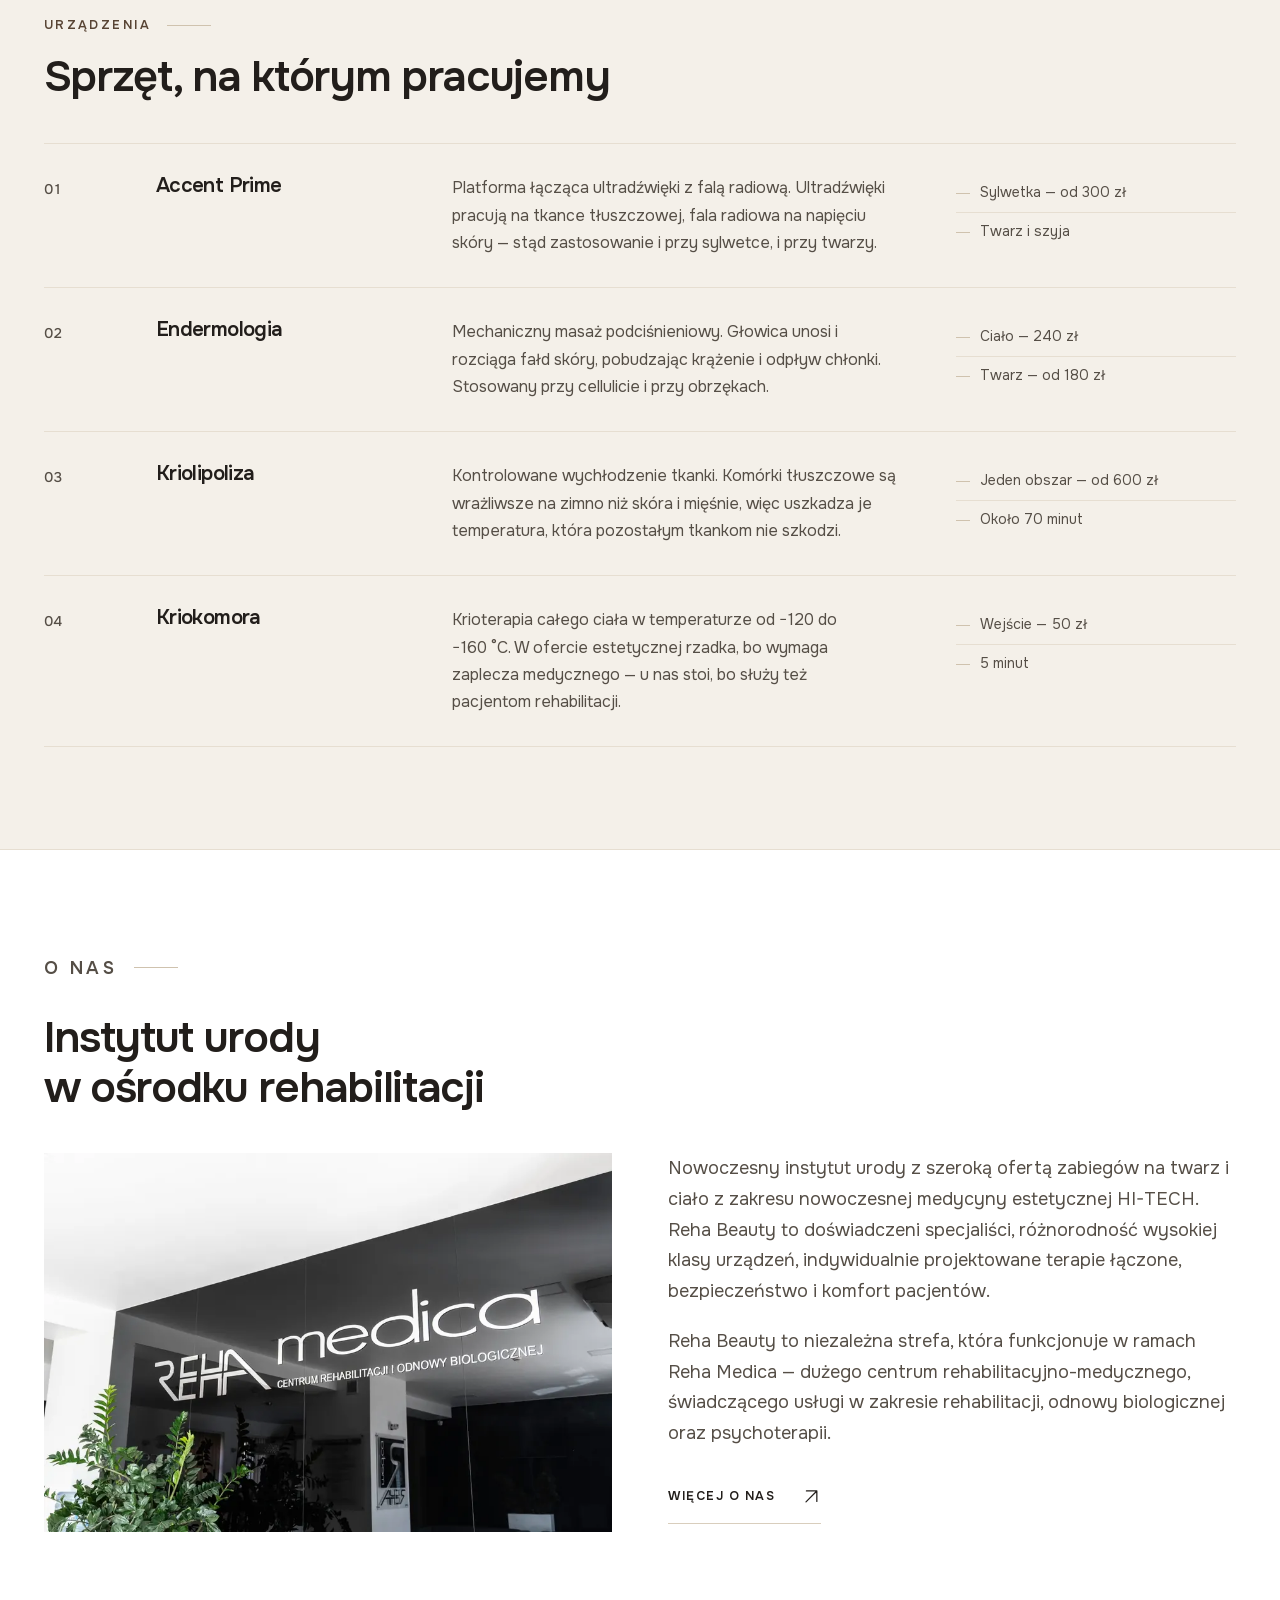
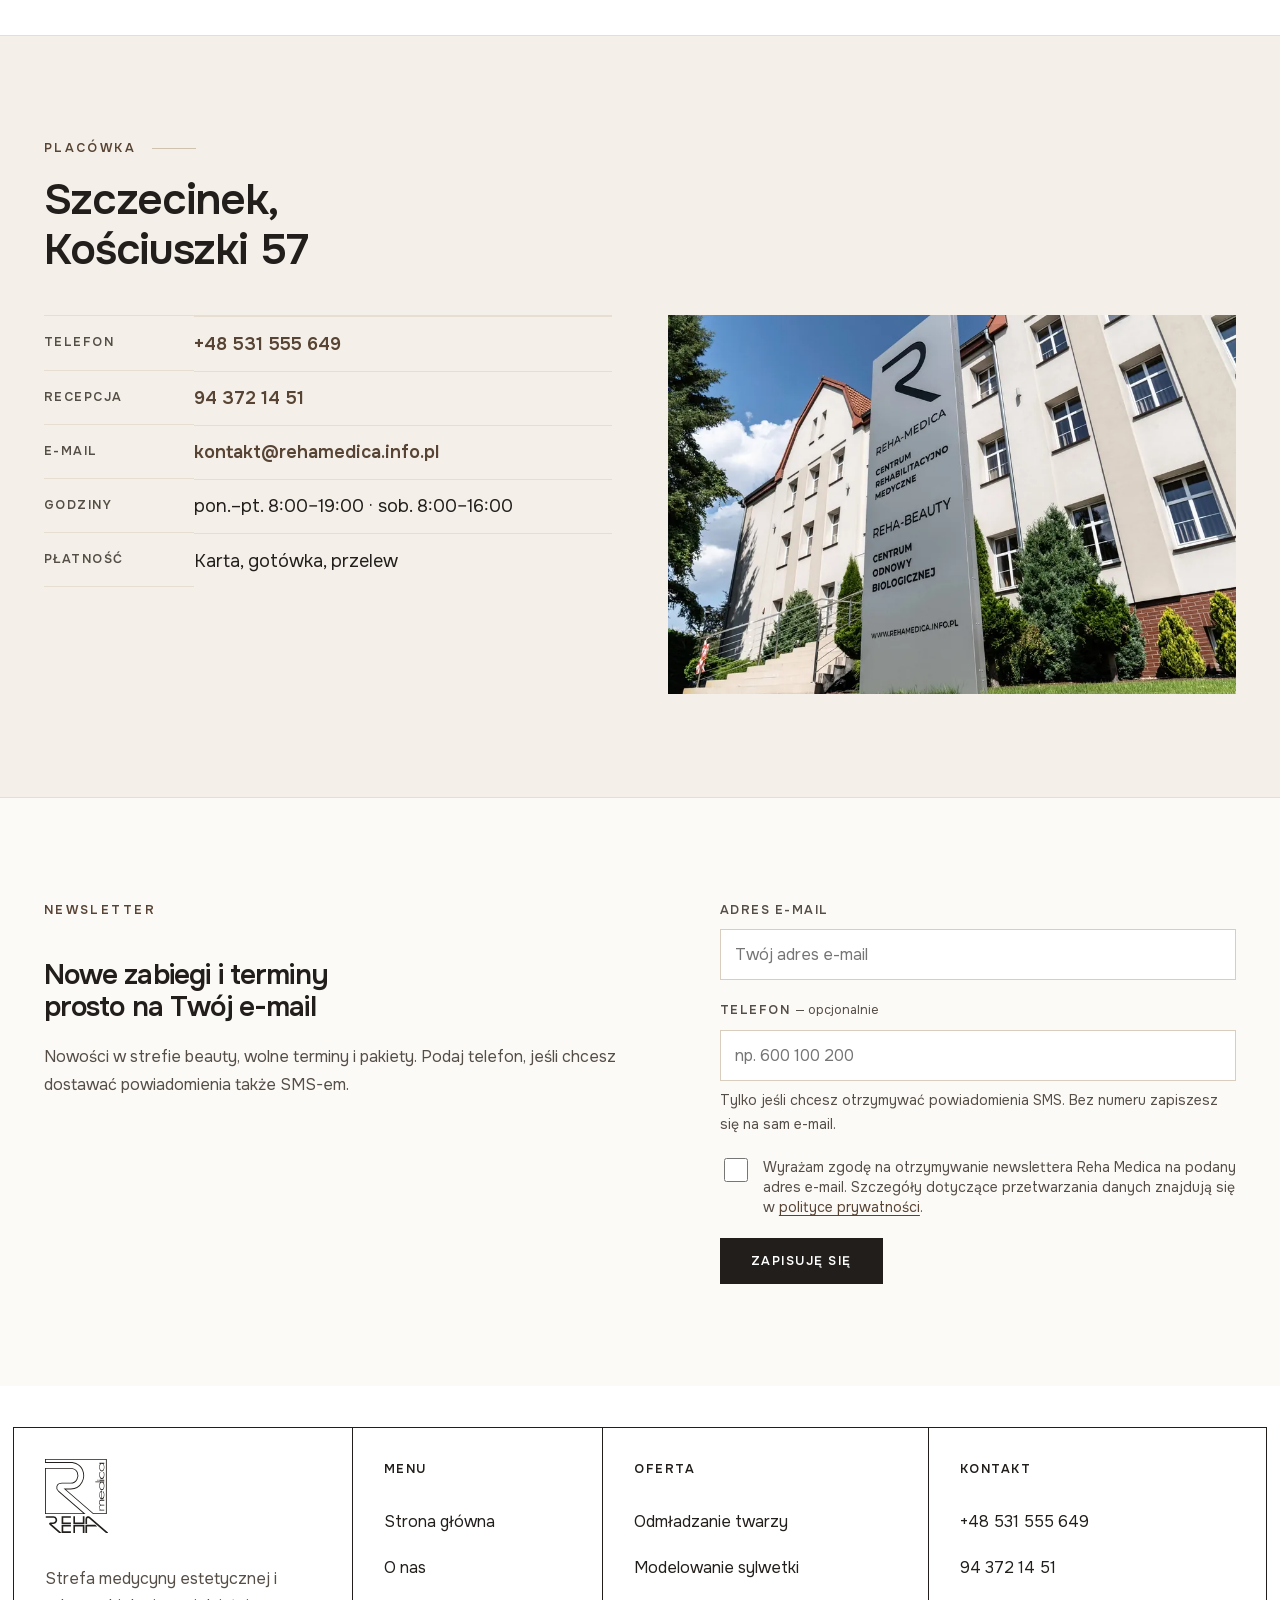
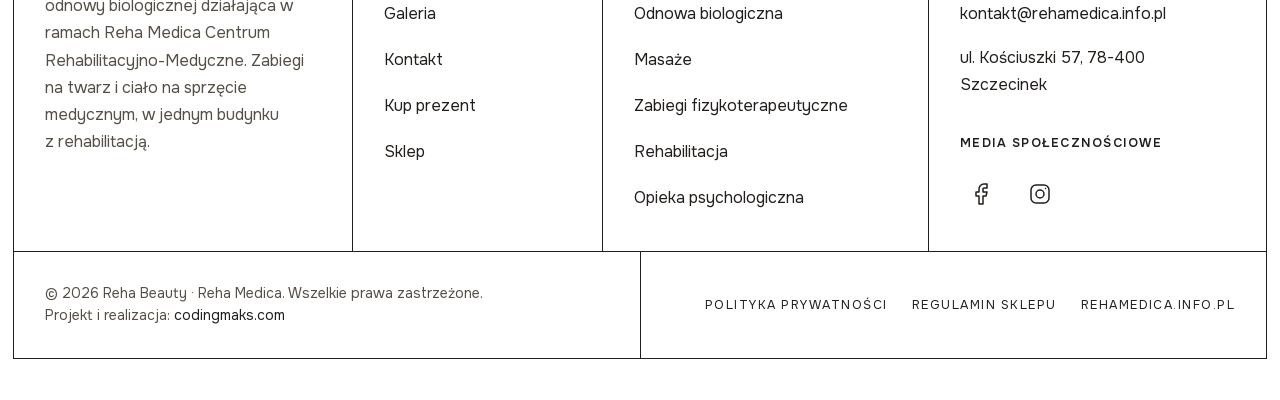
==== commit 65123875: "Psychologia tylko odnosnikiem w stopce Sekcja "Poza strefa beauty" zdjeta ze strony glownej razem ze" ====
--- a/index.html
+++ b/index.html
@@ -28,7 +28,7 @@
 <link rel="preload" href="assets/fonts/onest-400-lat.woff2" as="font" type="font/woff2" crossorigin>
 <link rel="preload" href="assets/fonts/onest-600-lat.woff2" as="font" type="font/woff2" crossorigin>
 <link rel="stylesheet" href="css/tokeny.css?v=2">
-<link rel="stylesheet" href="css/style.css?v=115">
+<link rel="stylesheet" href="css/style.css?v=116">
 <script>document.documentElement.className+=' js';</script>
 
 <script type="application/ld+json">{"@context":"https://schema.org","@graph":[{"@type":"HealthAndBeautyBusiness","@id":"https://mzabavchukweb.github.io/beauty/#rehabeauty","name":"Reha Beauty","url":"https://mzabavchukweb.github.io/beauty/","logo":"https://mzabavchukweb.github.io/beauty/assets/logo.svg","image":"https://mzabavchukweb.github.io/beauty/assets/img/og-rehabeauty.jpg","description":"Strefa medycyny estetycznej i odnowy biologicznej działająca w ramach Reha Medica Centrum Rehabilitacyjno-Medyczne w Szczecinku.","telephone":"+48531555649","email":"kontakt@rehamedica.info.pl","parentOrganization":{"@type":"MedicalOrganization","name":"Reha Medica Centrum Rehabilitacyjno-Medyczne","url":"https://rehamedica.info.pl/"},"address":{"@type":"PostalAddress","streetAddress":"ul. Kościuszki 57","postalCode":"78-400","addressLocality":"Szczecinek","addressRegion":"zachodniopomorskie","addressCountry":"PL"},"openingHoursSpecification":[{"@type":"OpeningHoursSpecification","dayOfWeek":["Monday","Tuesday","Wednesday","Thursday","Friday"],"opens":"08:00","closes":"19:00"},{"@type":"OpeningHoursSpecification","dayOfWeek":"Saturday","opens":"08:00","closes":"16:00"}],"paymentAccepted":"Karta, gotówka, przelew","currenciesAccepted":"PLN","sameAs":["https://www.facebook.com/rehamedicaszczecinek/","https://www.instagram.com/reha.medica_szczecinek/"]},{"@type":"WebSite","@id":"https://mzabavchukweb.github.io/beauty/#serwis","url":"https://mzabavchukweb.github.io/beauty/","name":"Reha Beauty","inLanguage":"pl-PL","publisher":{"@id":"https://mzabavchukweb.github.io/beauty/#rehabeauty"}},{"@type":"WebPage","@id":"https://mzabavchukweb.github.io/beauty/","url":"https://mzabavchukweb.github.io/beauty/","name":"Reha Beauty Szczecinek","description":"Strefa medycyny estetycznej i odnowy biologicznej w Reha Medica w Szczecinku.","inLanguage":"pl-PL","isPartOf":{"@id":"https://mzabavchukweb.github.io/beauty/#serwis"},"about":{"@id":"https://mzabavchukweb.github.io/beauty/#rehabeauty"},"primaryImageOfPage":"https://mzabavchukweb.github.io/beauty/assets/img/og-rehabeauty.jpg"},{"@type":"BreadcrumbList","itemListElement":[{"@type":"ListItem","position":1,"name":"Reha Beauty","item":"https://mzabavchukweb.github.io/beauty/"}]}]}</script>
@@ -217,25 +217,6 @@
 </section>
 
 
-<section class="psy">
-  <div class="w">
-    <div class="psy__b rv">
-      <div class="psy__t">
-        <p class="nadtytul">Poza strefą beauty</p>
-        <h2 class="lg">Opieka psychologiczna<br>i psychoterapeutyczna</h2>
-        <p>Poradnia psychologiczna, ośrodek dla dzieci i młodzieży, konsultacje i psychiatra
-           w pięciu placówkach Reha Medica na Pomorzu Zachodnim. To osobny serwis, prowadzony
-           przez ten sam ośrodek.</p>
-        <a class="lnk lnk--mocny" href="https://psychologia.rehamedica.info.pl/"
-           target="_blank" rel="noopener">
-          Przejdź do serwisu<svg class="ic" aria-hidden="true"><use href="#i-strzalka"/></svg>
-          <span class="tylko-cr">(otwiera się w nowej karcie)</span>
-        </a>
-      </div>
-    </div>
-  </div>
-</section>
-
 <section class="cen" id="cennik">
   <div class="w">
     <div class="cen__n">
@@ -538,6 +519,7 @@
             <li><a href="masaze/">Masaże</a></li>
             <li><a href="zabiegi-fizykoterapeutyczne/">Zabiegi fizykoterapeutyczne</a></li>
             <li><a href="rehabilitacja/">Rehabilitacja</a></li>
+            <li><a href="https://psychologia.rehamedica.info.pl/" target="_blank" rel="noopener">Opieka psychologiczna</a></li>
           </ul>
         </nav>
 
@@ -579,6 +561,6 @@
   </button>
 </footer>
 
-<script src="js/main.js?v=115"></script>
+<script src="js/main.js?v=116"></script>
 </body>
 </html>
--- a/css/style.css
+++ b/css/style.css
@@ -812,21 +812,6 @@
   font-weight:600;color:var(--akc);white-space:nowrap}
 .cena--brak li b{color:var(--ink-2);font-weight:500}
 
-/* ── DROGOWSKAZ DO SERWISU PSYCHOLOGICZNEGO ──────────────────
-   Osobny serwis, nie kolejny obszar oferty — dlatego wygląda inaczej niż
-   kafle zabiegowe: bez numeru, bez zdjęcia, na wyraźnie innym tle. Ktoś,
-   kto tu trafi, ma od razu widzieć, że wychodzi poza strefę beauty. */
-.psy{padding-block:var(--s7)}
-.psy__b{background:var(--ciel-2);border-left:3px solid var(--akc);
-  padding:var(--s6) var(--s6) var(--s6) var(--s5)}
-.psy__t{max-width:64ch;display:flex;flex-direction:column;gap:var(--s3);align-items:flex-start}
-.psy__t h2{font-size:var(--t6)}
-.psy__t p{font-size:var(--t3);line-height:var(--lh3);color:var(--ink-2);margin:0;max-width:var(--miara)}
-
-@media(min-width:1000px){
-  .psy__b{padding:var(--s7) var(--s8) var(--s7) var(--s6)}
-}
-
 /* ── NEWSLETTER ──────────────────────────────────────────────
    Formularz odwzorowany z pozostałych dwóch serwisów Reha Medica: ten sam
    adres docelowy, te same nazwy pól, ta sama zasada zgody na SMS. */
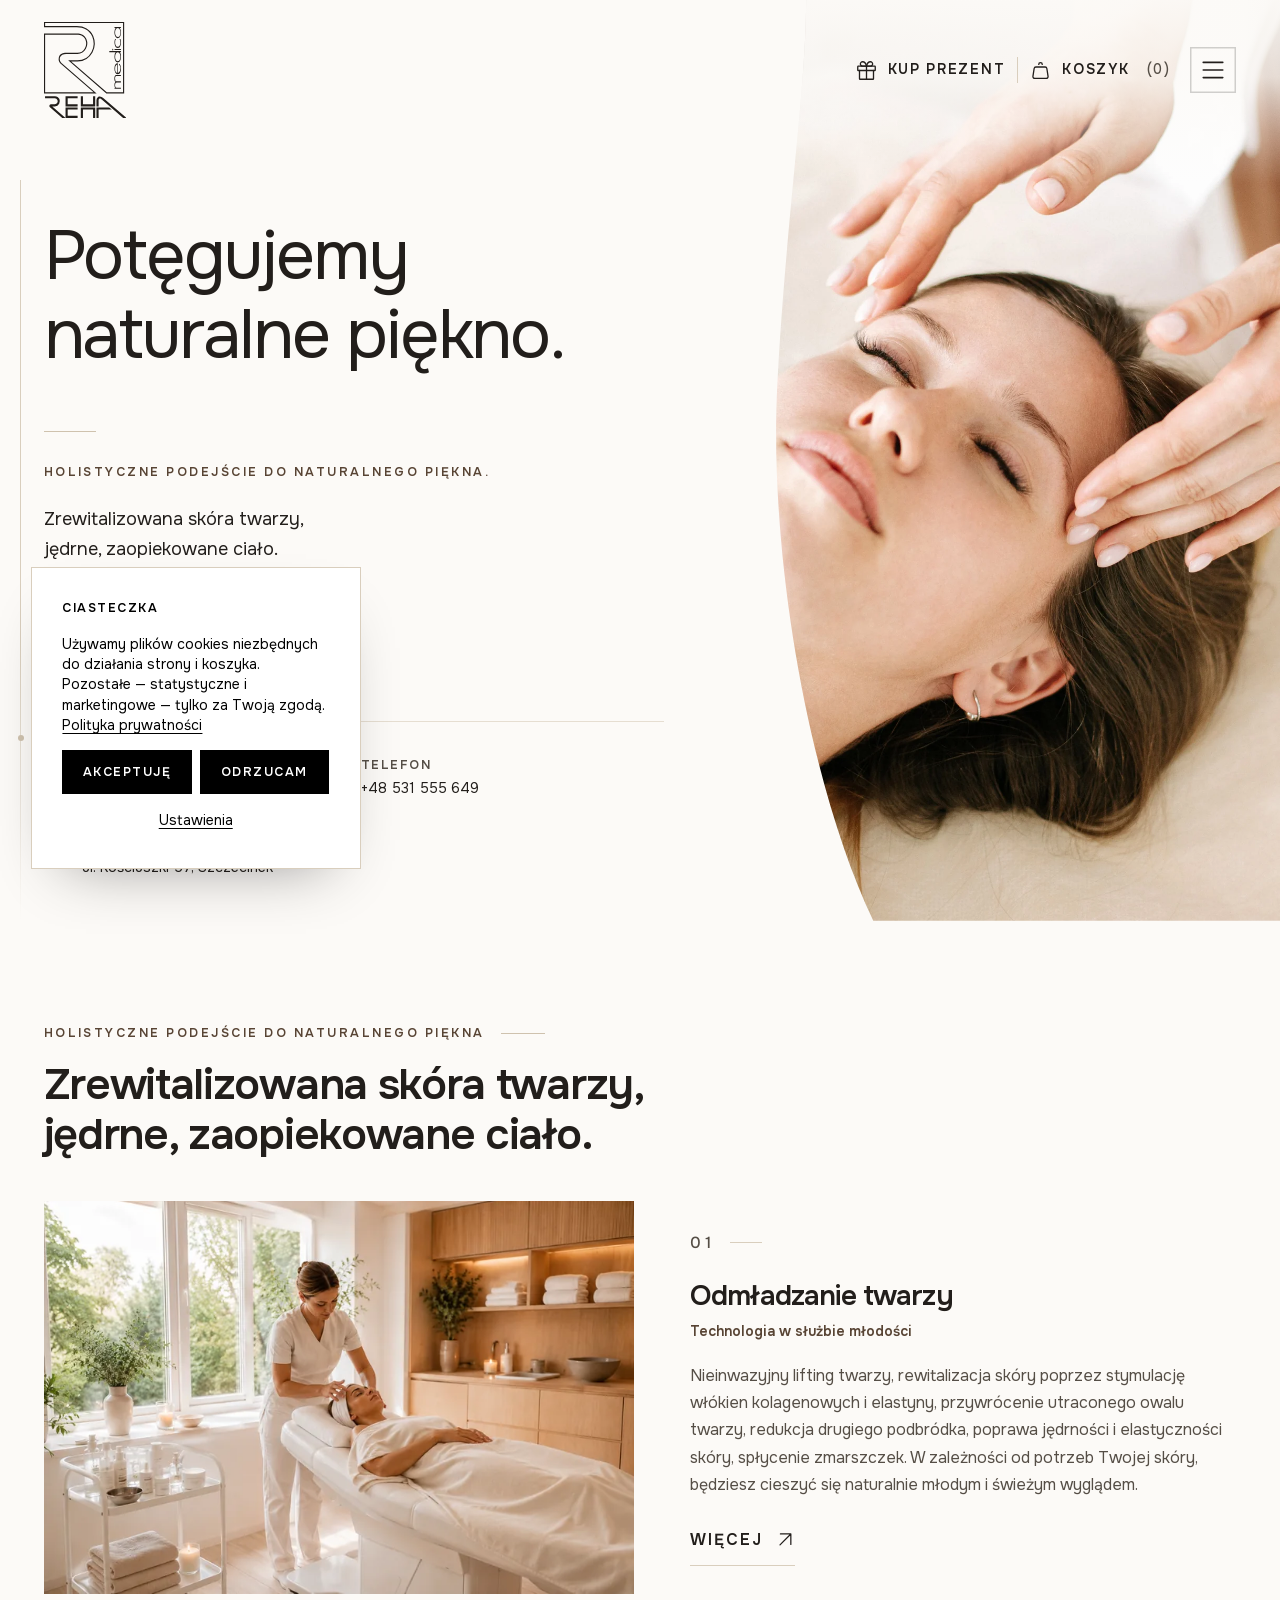
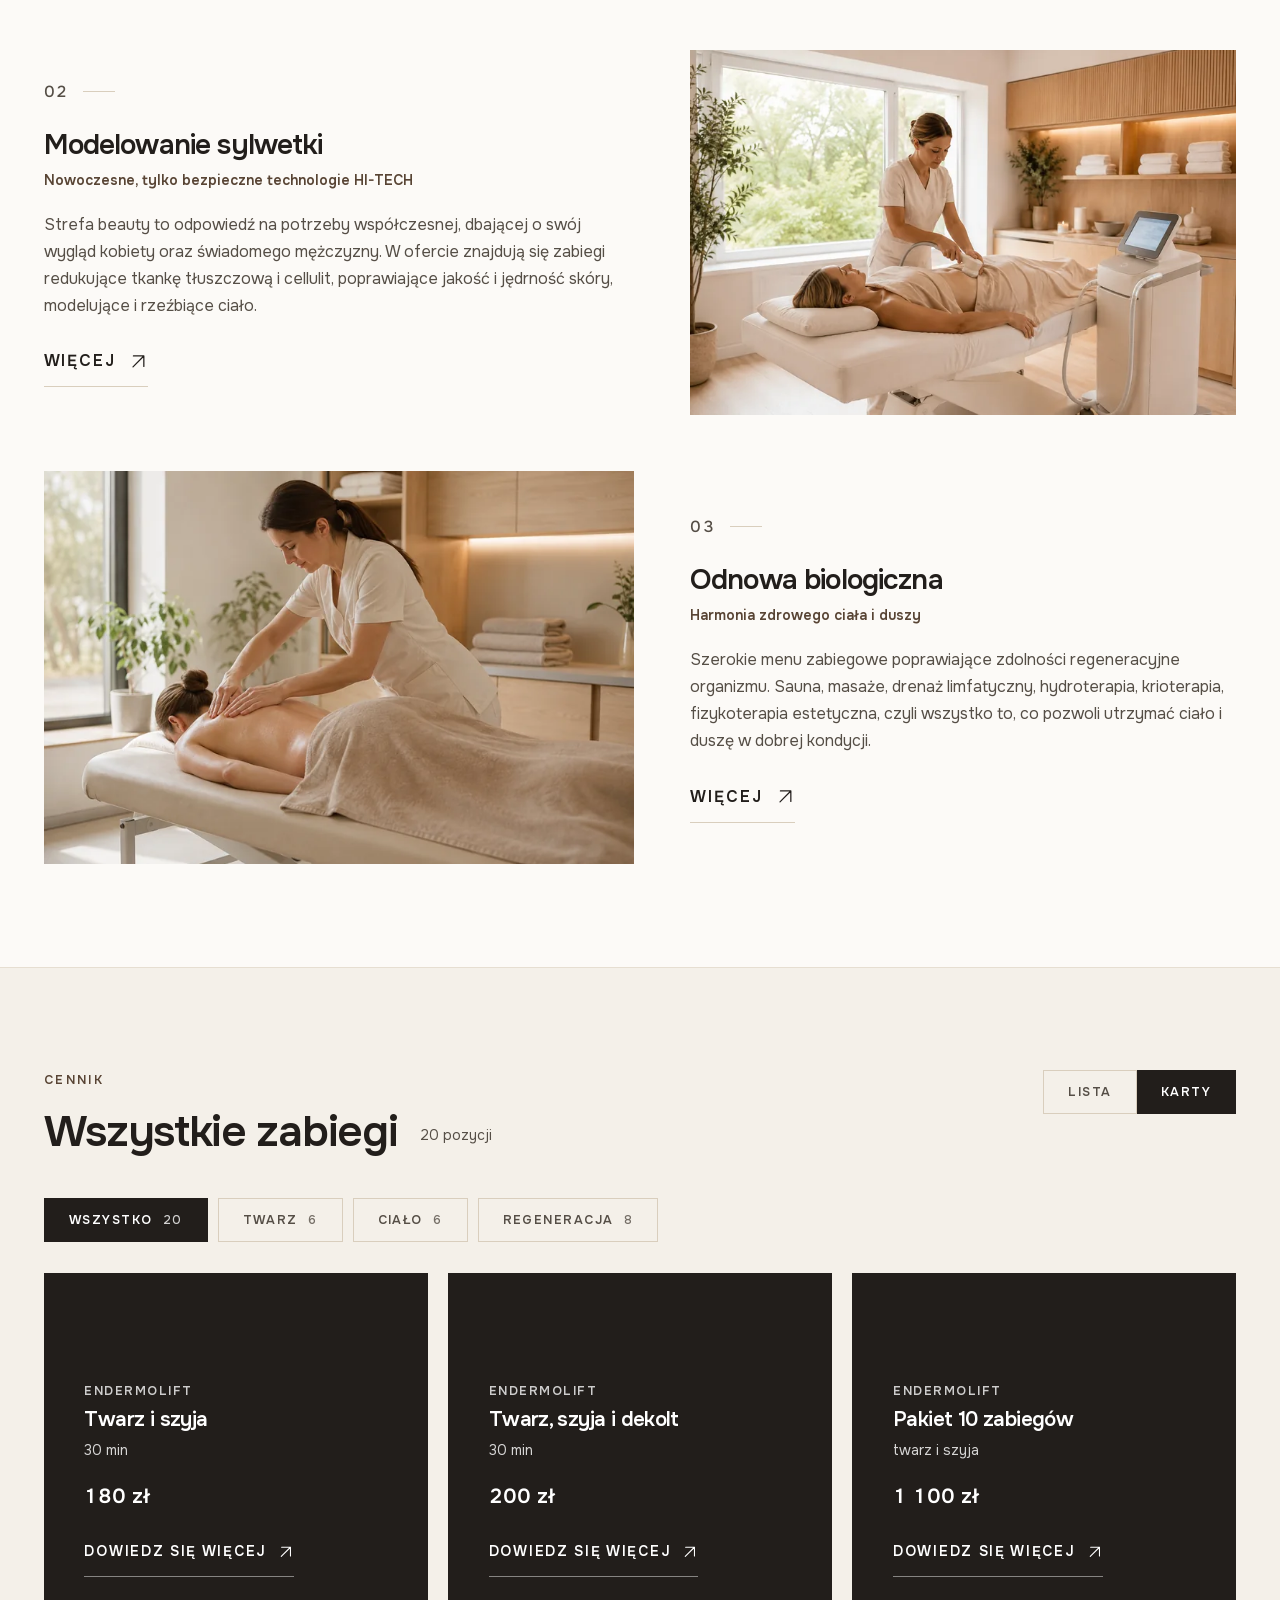
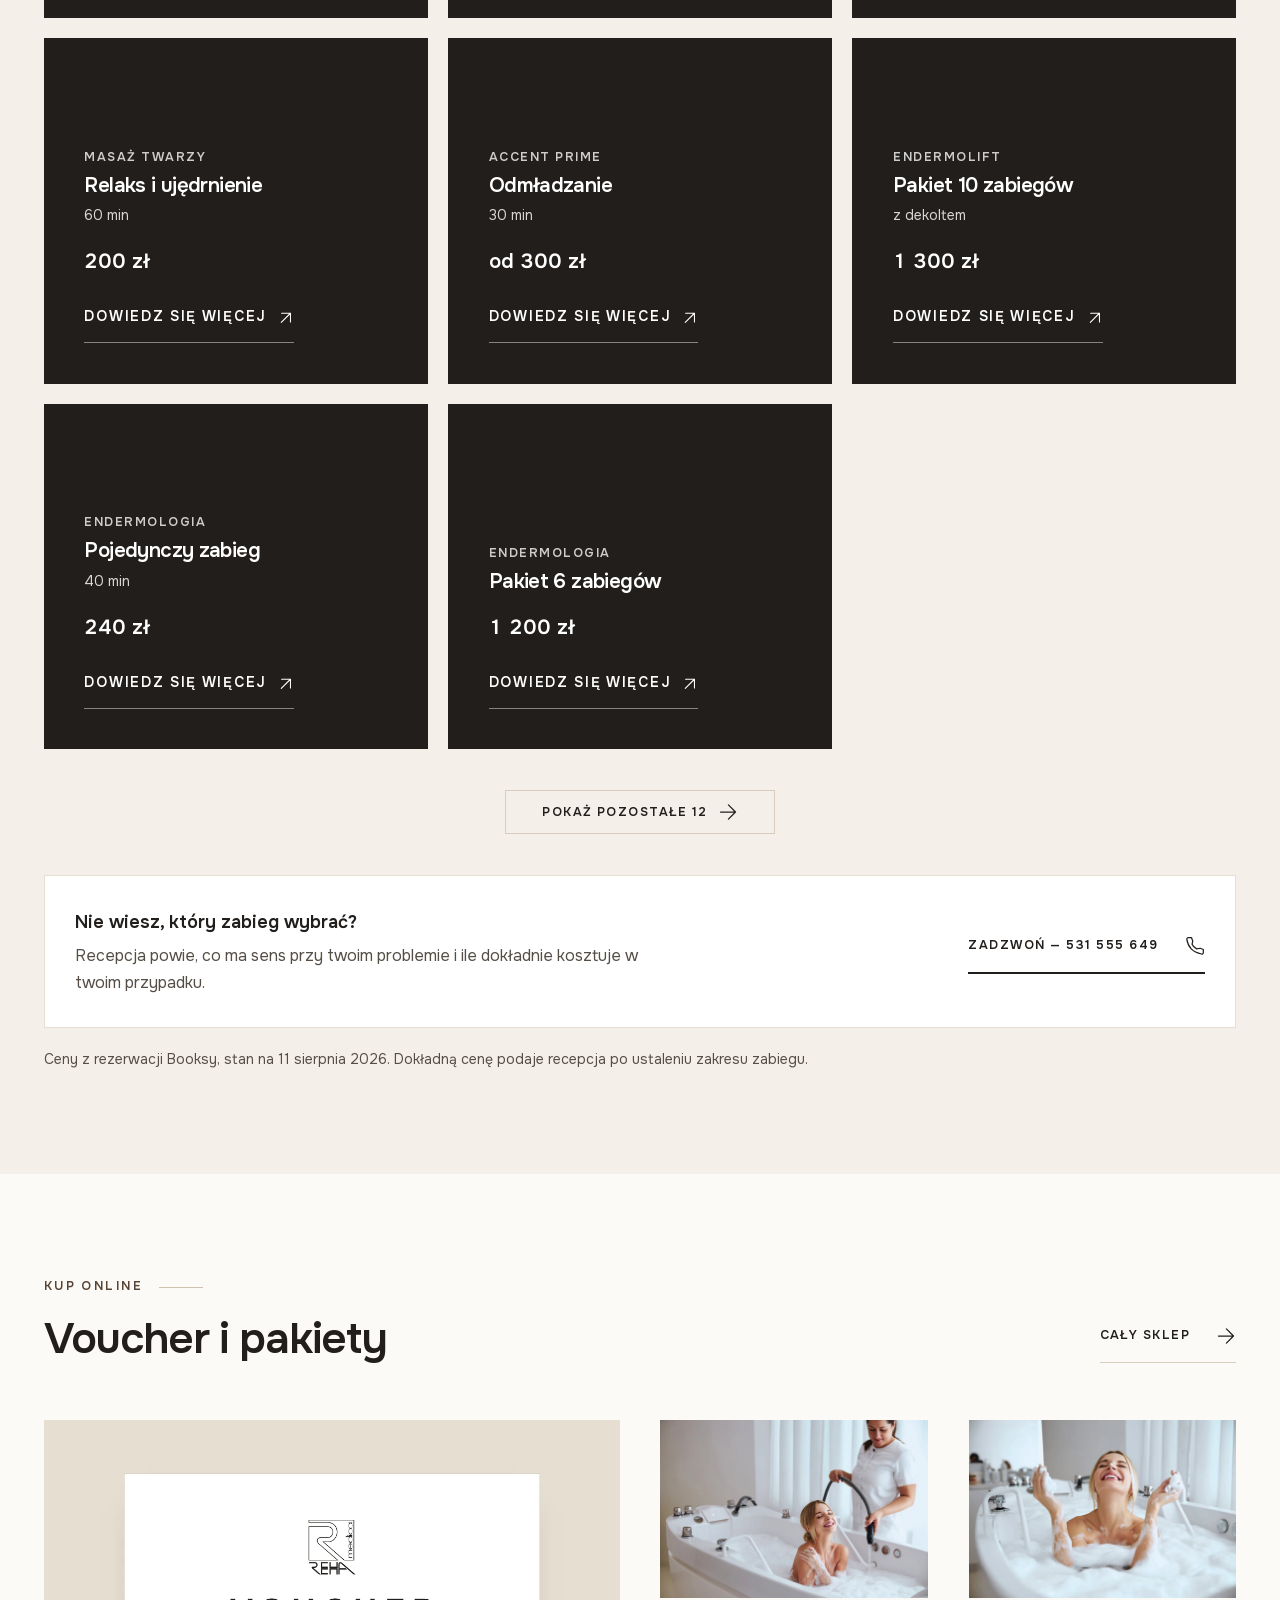
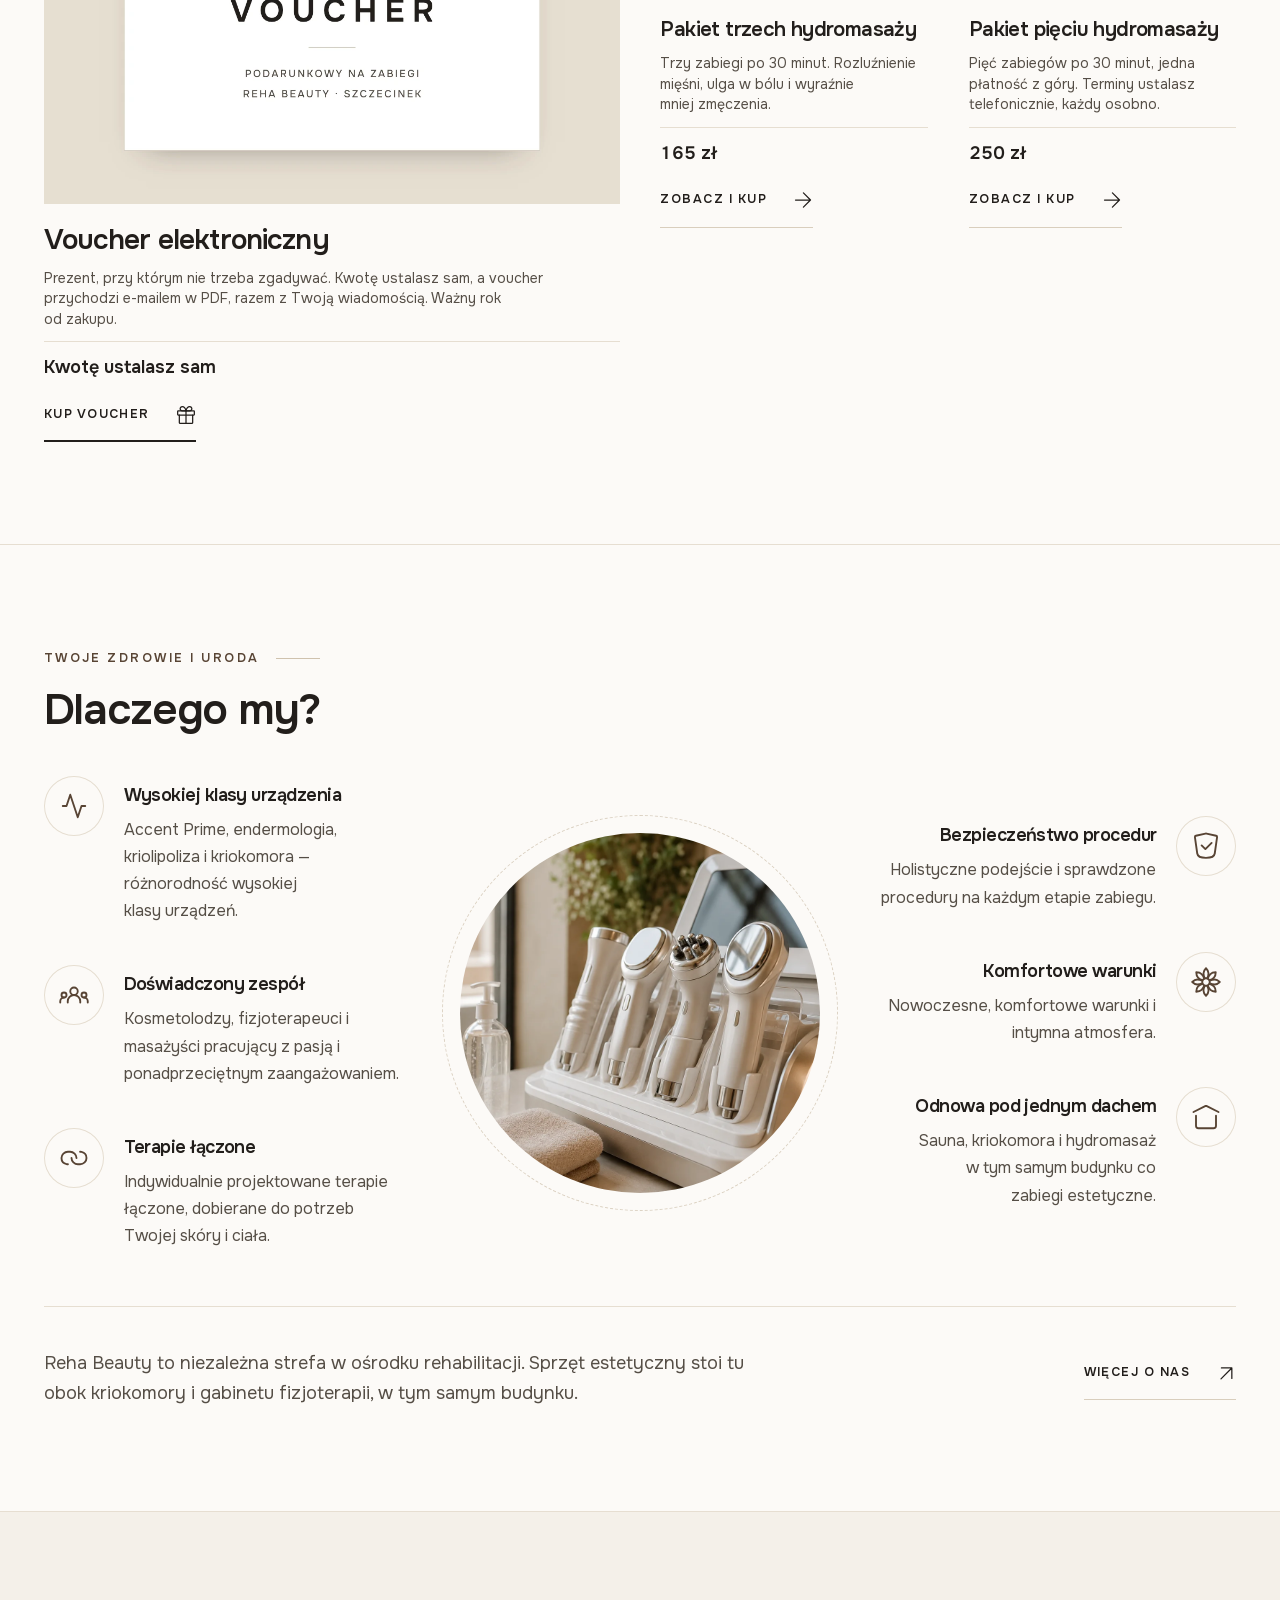
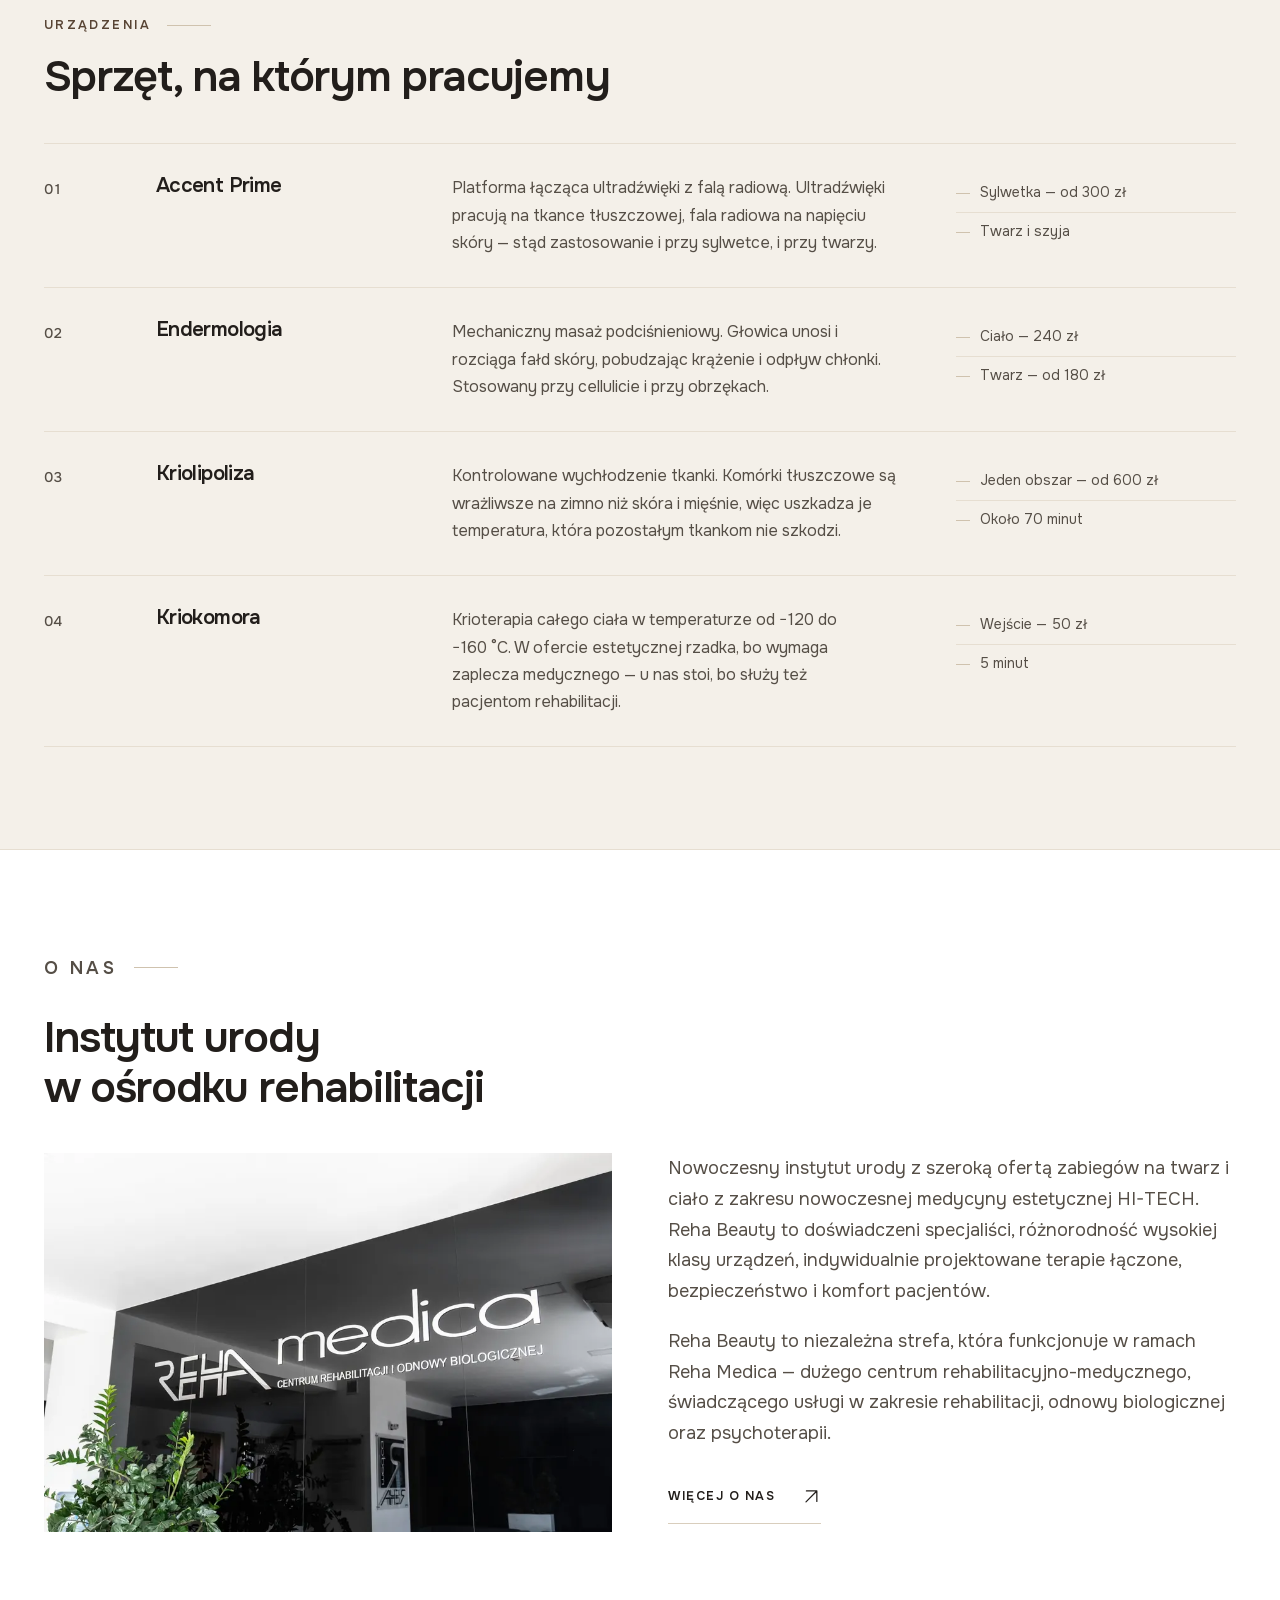
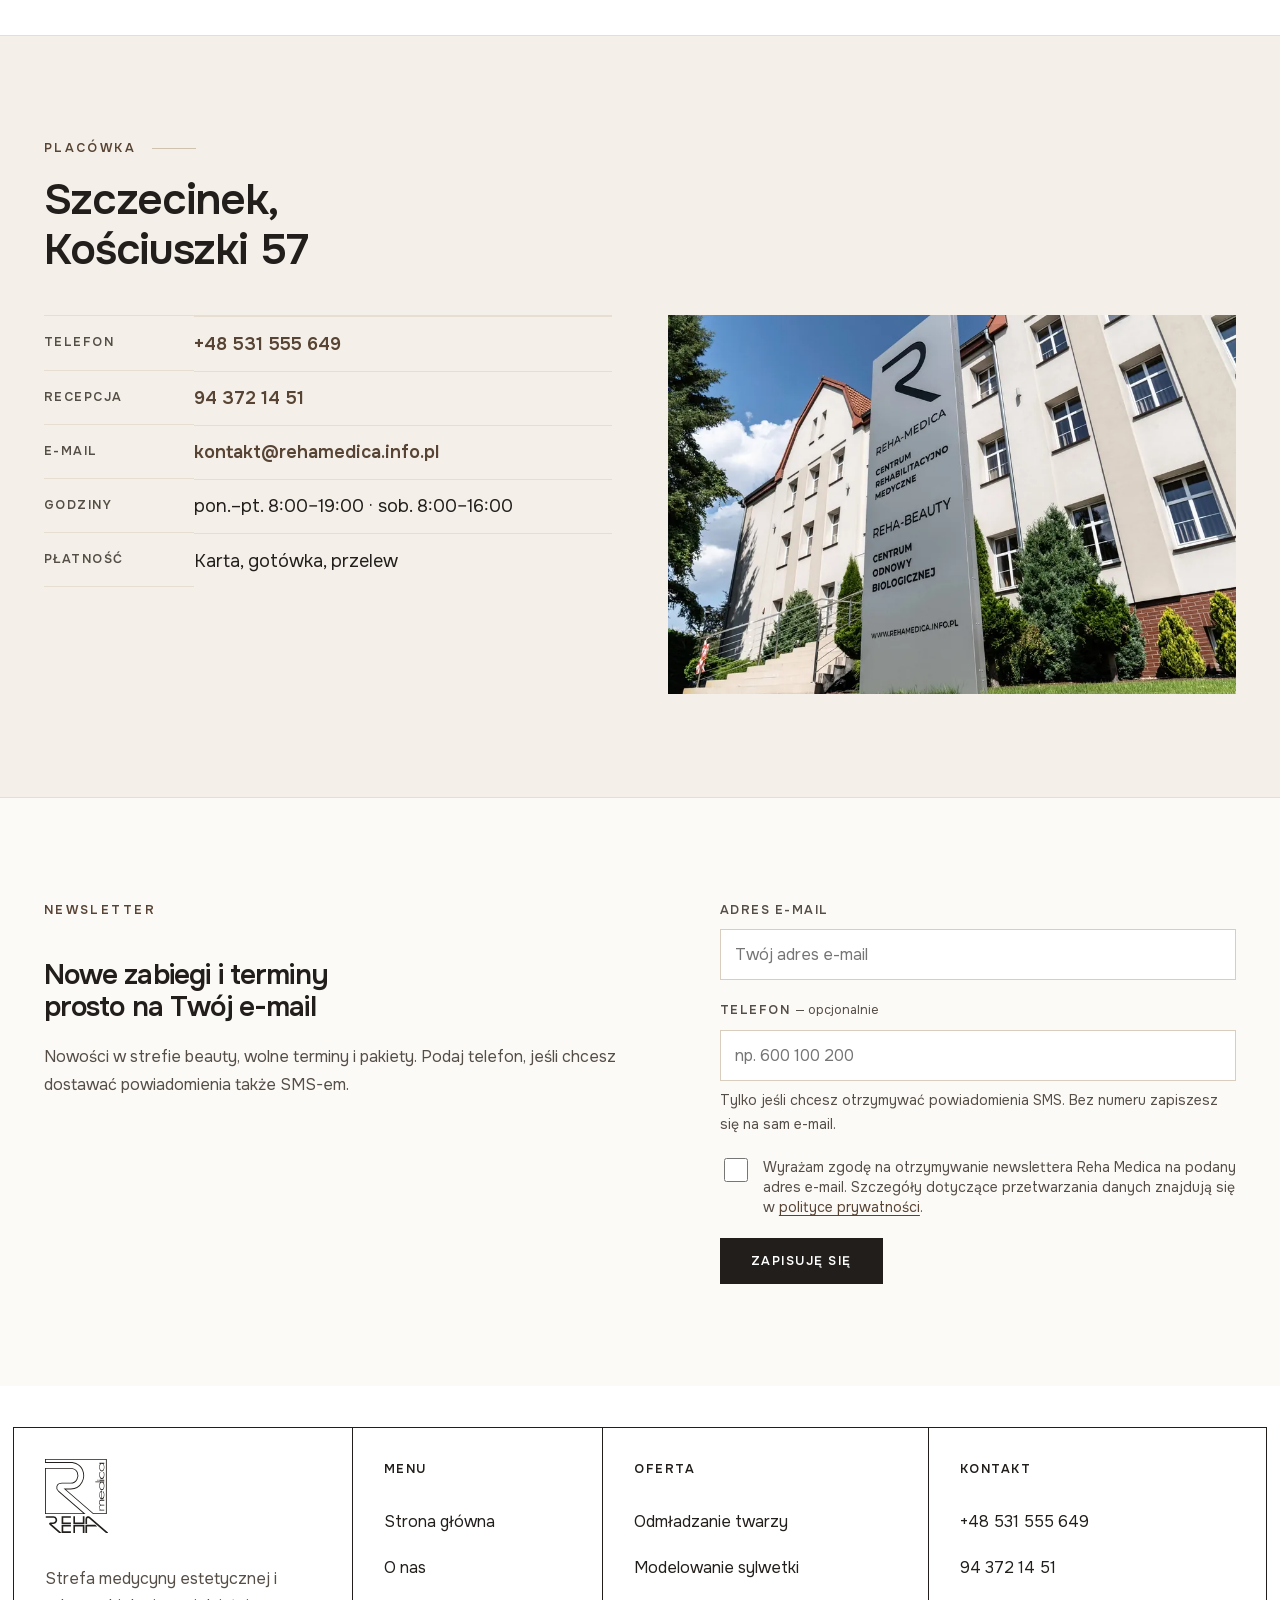
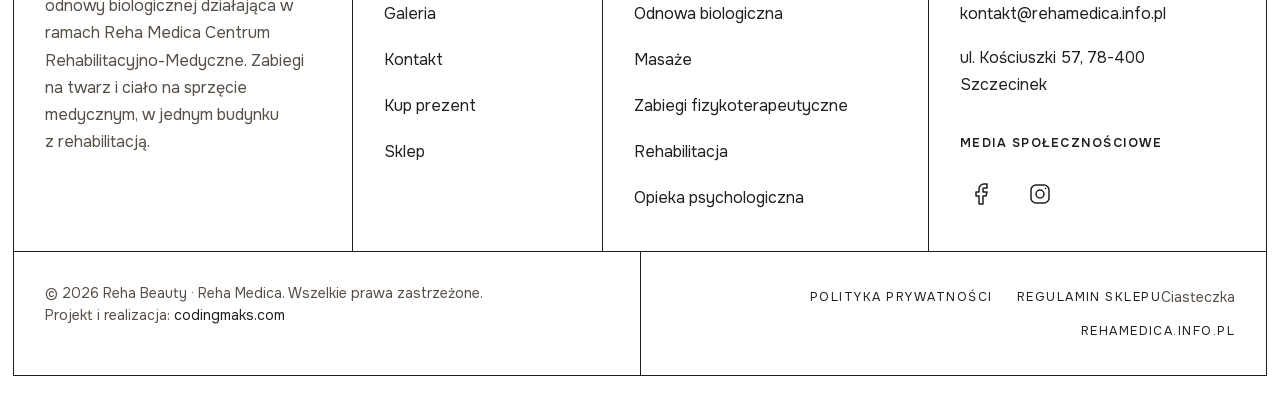
==== commit 5e85f021: "Zgoda na ciasteczka i sprzatanie skryptow obcych - wlasny baner: bialy kwadrat w lewym dolnym rogu, " ====
--- a/index.html
+++ b/index.html
@@ -6,15 +6,15 @@
 
 <title>Reha Beauty Szczecinek — medycyna estetyczna i odnowa</title>
 <meta name="description" content="Medycyna estetyczna i odnowa biologiczna w Reha Medica, ul. Kościuszki 57 w Szczecinku. Accent Prime, endermologia, kriolipoliza, masaże. Zapisy: 531 555 649.">
-<link rel="canonical" href="https://mzabavchukweb.github.io/beauty/">
+<link rel="canonical" href="https://rehabeauty.pl/">
 
 <meta property="og:type" content="website">
 <meta property="og:locale" content="pl_PL">
 <meta property="og:site_name" content="Reha Beauty">
-<meta property="og:url" content="https://mzabavchukweb.github.io/beauty/">
+<meta property="og:url" content="https://rehabeauty.pl/">
 <meta property="og:title" content="Reha Beauty Szczecinek — medycyna estetyczna w ośrodku rehabilitacji">
 <meta property="og:description" content="Modelowanie sylwetki, odmładzanie twarzy i odnowa biologiczna na sprzęcie medycznym. Szczecinek, ul. Kościuszki 57.">
-<meta property="og:image" content="https://mzabavchukweb.github.io/beauty/assets/img/og-rehabeauty.jpg">
+<meta property="og:image" content="https://rehabeauty.pl/assets/img/og-rehabeauty.jpg">
 <meta property="og:image:width" content="1200">
 <meta property="og:image:height" content="630">
 <meta property="og:image:alt" content="Pylon Reha Medica z oznaczeniem Reha-Beauty przy ul. Kościuszki 57 w Szczecinku">
@@ -28,10 +28,10 @@
 <link rel="preload" href="assets/fonts/onest-400-lat.woff2" as="font" type="font/woff2" crossorigin>
 <link rel="preload" href="assets/fonts/onest-600-lat.woff2" as="font" type="font/woff2" crossorigin>
 <link rel="stylesheet" href="css/tokeny.css?v=2">
-<link rel="stylesheet" href="css/style.css?v=116">
+<link rel="stylesheet" href="css/style.css?v=119">
 <script>document.documentElement.className+=' js';</script>
 
-<script type="application/ld+json">{"@context":"https://schema.org","@graph":[{"@type":"HealthAndBeautyBusiness","@id":"https://mzabavchukweb.github.io/beauty/#rehabeauty","name":"Reha Beauty","url":"https://mzabavchukweb.github.io/beauty/","logo":"https://mzabavchukweb.github.io/beauty/assets/logo.svg","image":"https://mzabavchukweb.github.io/beauty/assets/img/og-rehabeauty.jpg","description":"Strefa medycyny estetycznej i odnowy biologicznej działająca w ramach Reha Medica Centrum Rehabilitacyjno-Medyczne w Szczecinku.","telephone":"+48531555649","email":"kontakt@rehamedica.info.pl","parentOrganization":{"@type":"MedicalOrganization","name":"Reha Medica Centrum Rehabilitacyjno-Medyczne","url":"https://rehamedica.info.pl/"},"address":{"@type":"PostalAddress","streetAddress":"ul. Kościuszki 57","postalCode":"78-400","addressLocality":"Szczecinek","addressRegion":"zachodniopomorskie","addressCountry":"PL"},"openingHoursSpecification":[{"@type":"OpeningHoursSpecification","dayOfWeek":["Monday","Tuesday","Wednesday","Thursday","Friday"],"opens":"08:00","closes":"19:00"},{"@type":"OpeningHoursSpecification","dayOfWeek":"Saturday","opens":"08:00","closes":"16:00"}],"paymentAccepted":"Karta, gotówka, przelew","currenciesAccepted":"PLN","sameAs":["https://www.facebook.com/rehamedicaszczecinek/","https://www.instagram.com/reha.medica_szczecinek/"]},{"@type":"WebSite","@id":"https://mzabavchukweb.github.io/beauty/#serwis","url":"https://mzabavchukweb.github.io/beauty/","name":"Reha Beauty","inLanguage":"pl-PL","publisher":{"@id":"https://mzabavchukweb.github.io/beauty/#rehabeauty"}},{"@type":"WebPage","@id":"https://mzabavchukweb.github.io/beauty/","url":"https://mzabavchukweb.github.io/beauty/","name":"Reha Beauty Szczecinek","description":"Strefa medycyny estetycznej i odnowy biologicznej w Reha Medica w Szczecinku.","inLanguage":"pl-PL","isPartOf":{"@id":"https://mzabavchukweb.github.io/beauty/#serwis"},"about":{"@id":"https://mzabavchukweb.github.io/beauty/#rehabeauty"},"primaryImageOfPage":"https://mzabavchukweb.github.io/beauty/assets/img/og-rehabeauty.jpg"},{"@type":"BreadcrumbList","itemListElement":[{"@type":"ListItem","position":1,"name":"Reha Beauty","item":"https://mzabavchukweb.github.io/beauty/"}]}]}</script>
+<script type="application/ld+json">{"@context":"https://schema.org","@graph":[{"@type":"HealthAndBeautyBusiness","@id":"https://rehabeauty.pl/#rehabeauty","name":"Reha Beauty","url":"https://rehabeauty.pl/","logo":"https://rehabeauty.pl/assets/logo.svg","image":"https://rehabeauty.pl/assets/img/og-rehabeauty.jpg","description":"Strefa medycyny estetycznej i odnowy biologicznej działająca w ramach Reha Medica Centrum Rehabilitacyjno-Medyczne w Szczecinku.","telephone":"+48531555649","email":"kontakt@rehamedica.info.pl","parentOrganization":{"@type":"MedicalOrganization","name":"Reha Medica Centrum Rehabilitacyjno-Medyczne","url":"https://rehamedica.info.pl/"},"address":{"@type":"PostalAddress","streetAddress":"ul. Kościuszki 57","postalCode":"78-400","addressLocality":"Szczecinek","addressRegion":"zachodniopomorskie","addressCountry":"PL"},"openingHoursSpecification":[{"@type":"OpeningHoursSpecification","dayOfWeek":["Monday","Tuesday","Wednesday","Thursday","Friday"],"opens":"08:00","closes":"19:00"},{"@type":"OpeningHoursSpecification","dayOfWeek":"Saturday","opens":"08:00","closes":"16:00"}],"paymentAccepted":"Karta, gotówka, przelew","currenciesAccepted":"PLN","sameAs":["https://www.facebook.com/rehamedicaszczecinek/","https://www.instagram.com/reha.medica_szczecinek/"]},{"@type":"WebSite","@id":"https://rehabeauty.pl/#serwis","url":"https://rehabeauty.pl/","name":"Reha Beauty","inLanguage":"pl-PL","publisher":{"@id":"https://rehabeauty.pl/#rehabeauty"}},{"@type":"WebPage","@id":"https://rehabeauty.pl/","url":"https://rehabeauty.pl/","name":"Reha Beauty Szczecinek","description":"Strefa medycyny estetycznej i odnowy biologicznej w Reha Medica w Szczecinku.","inLanguage":"pl-PL","isPartOf":{"@id":"https://rehabeauty.pl/#serwis"},"about":{"@id":"https://rehabeauty.pl/#rehabeauty"},"primaryImageOfPage":"https://rehabeauty.pl/assets/img/og-rehabeauty.jpg"},{"@type":"BreadcrumbList","itemListElement":[{"@type":"ListItem","position":1,"name":"Reha Beauty","item":"https://rehabeauty.pl/"}]}]}</script>
 </head>
 <body>
 
@@ -544,6 +544,7 @@
         <span class="stopka__pr">
           <a href="polityka-prywatnosci/">Polityka prywatności</a>
           <a href="regulamin-sklepu/">Regulamin sklepu</a>
+          <button class="stopka__zg" type="button" data-zgoda="otworz">Ciasteczka</button>
           <a href="https://rehamedica.info.pl/" target="_blank" rel="noopener">rehamedica.info.pl</a>
         </span>
       </div>
@@ -553,6 +554,47 @@
   <div class="cta-pasek" hidden>
     <span>Zapisy telefonicznie<b>pon.–pt. 8–19 · sob. 8–16</b></span>
     <a href="tel:+48531555649"><svg class="ic" aria-hidden="true"><use href="#i-phone"/></svg>Umów wizytę</a>
+  </div>
+
+  <!--
+    Zgoda na ciasteczka. Kwadrat w lewym dolnym rogu, biały na czarnym tekście.
+
+    Trzy rzeczy, bez których baner jest tylko ozdobą i nie spełnia RODO:
+    1. odmowa musi być tak samo łatwa jak zgoda — oba przyciski w pierwszej
+       warstwie, tej samej wielkości, nie chowamy odmowy w ustawieniach,
+    2. nic poza niezbędnymi nie może się wczytać przed decyzją,
+    3. zgodę trzeba dać się wycofać — odnośnik stoi w stopce.
+
+    Kategorie startują odznaczone. Wybór zapisujemy na rok.
+  -->
+  <div class="zg" id="zgoda" role="dialog" aria-modal="false"
+       aria-labelledby="zg-t" aria-describedby="zg-o" hidden>
+    <p class="zg__n" id="zg-t">Ciasteczka</p>
+    <p class="zg__o" id="zg-o">Używamy plików cookies niezbędnych do działania
+      strony i koszyka. Pozostałe — statystyczne i marketingowe — tylko za Twoją
+      zgodą. <a href="polityka-prywatnosci/">Polityka prywatności</a></p>
+
+    <div class="zg__k" hidden>
+      <label class="zg__p">
+        <input type="checkbox" checked disabled>
+        <span><b>Niezbędne</b>Koszyk, sesja, zapamiętanie tego wyboru. Bez nich strona nie działa.</span>
+      </label>
+      <label class="zg__p">
+        <input type="checkbox" name="analityczne">
+        <span><b>Statystyczne</b>Anonimowy pomiar odwiedzin. Pomaga nam poprawiać stronę.</span>
+      </label>
+      <label class="zg__p">
+        <input type="checkbox" name="marketingowe">
+        <span><b>Marketingowe</b>Dopasowanie reklam w innych serwisach.</span>
+      </label>
+    </div>
+
+    <div class="zg__b">
+      <button class="zg__w" type="button" data-zgoda="wszystkie">Akceptuję</button>
+      <button class="zg__w" type="button" data-zgoda="zadne">Odrzucam</button>
+      <button class="zg__u" type="button" data-zgoda="ustawienia">Ustawienia</button>
+      <button class="zg__w zg__w--zapisz" type="button" data-zgoda="wybrane" hidden>Zapisz wybór</button>
+    </div>
   </div>
 
   <button class="dogory" type="button" hidden>
@@ -561,6 +603,6 @@
   </button>
 </footer>
 
-<script src="js/main.js?v=116"></script>
+<script src="js/main.js?v=119"></script>
 </body>
 </html>
--- a/css/style.css
+++ b/css/style.css
@@ -812,6 +812,60 @@
   font-weight:600;color:var(--akc);white-space:nowrap}
 .cena--brak li b{color:var(--ink-2);font-weight:500}
 
+/* ── ZGODA NA CIASTECZKA ─────────────────────────────────────
+   Kwadrat w lewym dolnym rogu: biel, czerń, cienka linia. Celowo mały
+   i bez przyciemnienia strony — to informacja z wyborem, a nie okno,
+   które trzeba zamknąć, żeby cokolwiek przeczytać.
+   Odmowa ma tę samą wagę co zgoda: ten sam rozmiar, ten sam rząd. */
+.zg{position:fixed;left:var(--s4);bottom:var(--s4);z-index:300;
+  width:min(330px,calc(100vw - 2 * var(--s4)));
+  background:#fff;color:#000;border:1px solid var(--linia-m);
+  padding:var(--s4);display:flex;flex-direction:column;gap:14px;
+  box-shadow:0 26px 60px -34px rgba(0,0,0,.45)}
+.zg[hidden]{display:none}
+
+.zg__n{margin:0;font-size:var(--t1);font-weight:600;letter-spacing:var(--ls-w);
+  text-transform:uppercase;color:#000}
+.zg__o{margin:0;font-size:var(--t2);line-height:var(--lh2);color:#000}
+.zg__o a{color:#000;text-decoration:underline;text-underline-offset:3px}
+
+.zg__k{display:flex;flex-direction:column;gap:12px;
+  padding-top:12px;border-top:1px solid var(--linia)}
+.zg__k[hidden]{display:none}
+.zg__p{display:flex;gap:10px;align-items:flex-start;cursor:pointer}
+.zg__p input{flex:none;width:20px;height:20px;margin-top:1px;accent-color:#000}
+.zg__p input:disabled{opacity:.5;cursor:default}
+.zg__p span{font-size:var(--t2);line-height:var(--lh2);color:#000}
+.zg__p b{display:block;font-weight:600}
+
+.zg__b{display:flex;flex-wrap:wrap;gap:8px}
+/* Zgoda i odmowa dzielą rząd po równo — nierówne przyciski to nierówny wybór. */
+.zg__w{flex:1 1 0;min-width:96px;min-height:var(--cel);padding:11px 12px;
+  border:1px solid #000;background:#000;color:#fff;cursor:pointer;
+  font-family:Onest,"Onest zapas",system-ui,sans-serif;font-size:var(--t1);
+  font-weight:600;letter-spacing:var(--ls-w);text-transform:uppercase;
+  transition:background .18s var(--ease),color .18s var(--ease)}
+.zg__w:hover{background:#fff;color:#000}
+.zg__w:active{transform:translateY(1px)}
+.zg__w--zapisz{flex:1 1 100%}
+.zg__w[hidden]{display:none}
+
+.zg__u{flex:1 1 100%;min-height:36px;border:0;background:none;cursor:pointer;
+  font-family:inherit;font-size:var(--t2);color:#000;text-decoration:underline;
+  text-underline-offset:3px;padding:4px}
+
+.zg :is(button,input):focus-visible{outline:2px solid #000;outline-offset:2px}
+
+/* Odnośnik wycofania zgody w stopce — obok polityki i regulaminu. */
+.stopka__zg{border:0;background:none;padding:0;cursor:pointer;
+  font-family:inherit;font-size:inherit;color:inherit;
+  display:inline-flex;align-items:center;min-height:24px}
+.stopka__zg:hover{text-decoration:underline;text-underline-offset:3px}
+
+@media(max-width:560px){
+  .zg{left:var(--s3);right:var(--s3);bottom:var(--s3);width:auto}
+}
+
 /* ── NEWSLETTER ──────────────────────────────────────────────
    Formularz odwzorowany z pozostałych dwóch serwisów Reha Medica: ten sam
    adres docelowy, te same nazwy pól, ta sama zasada zgody na SMS. */
